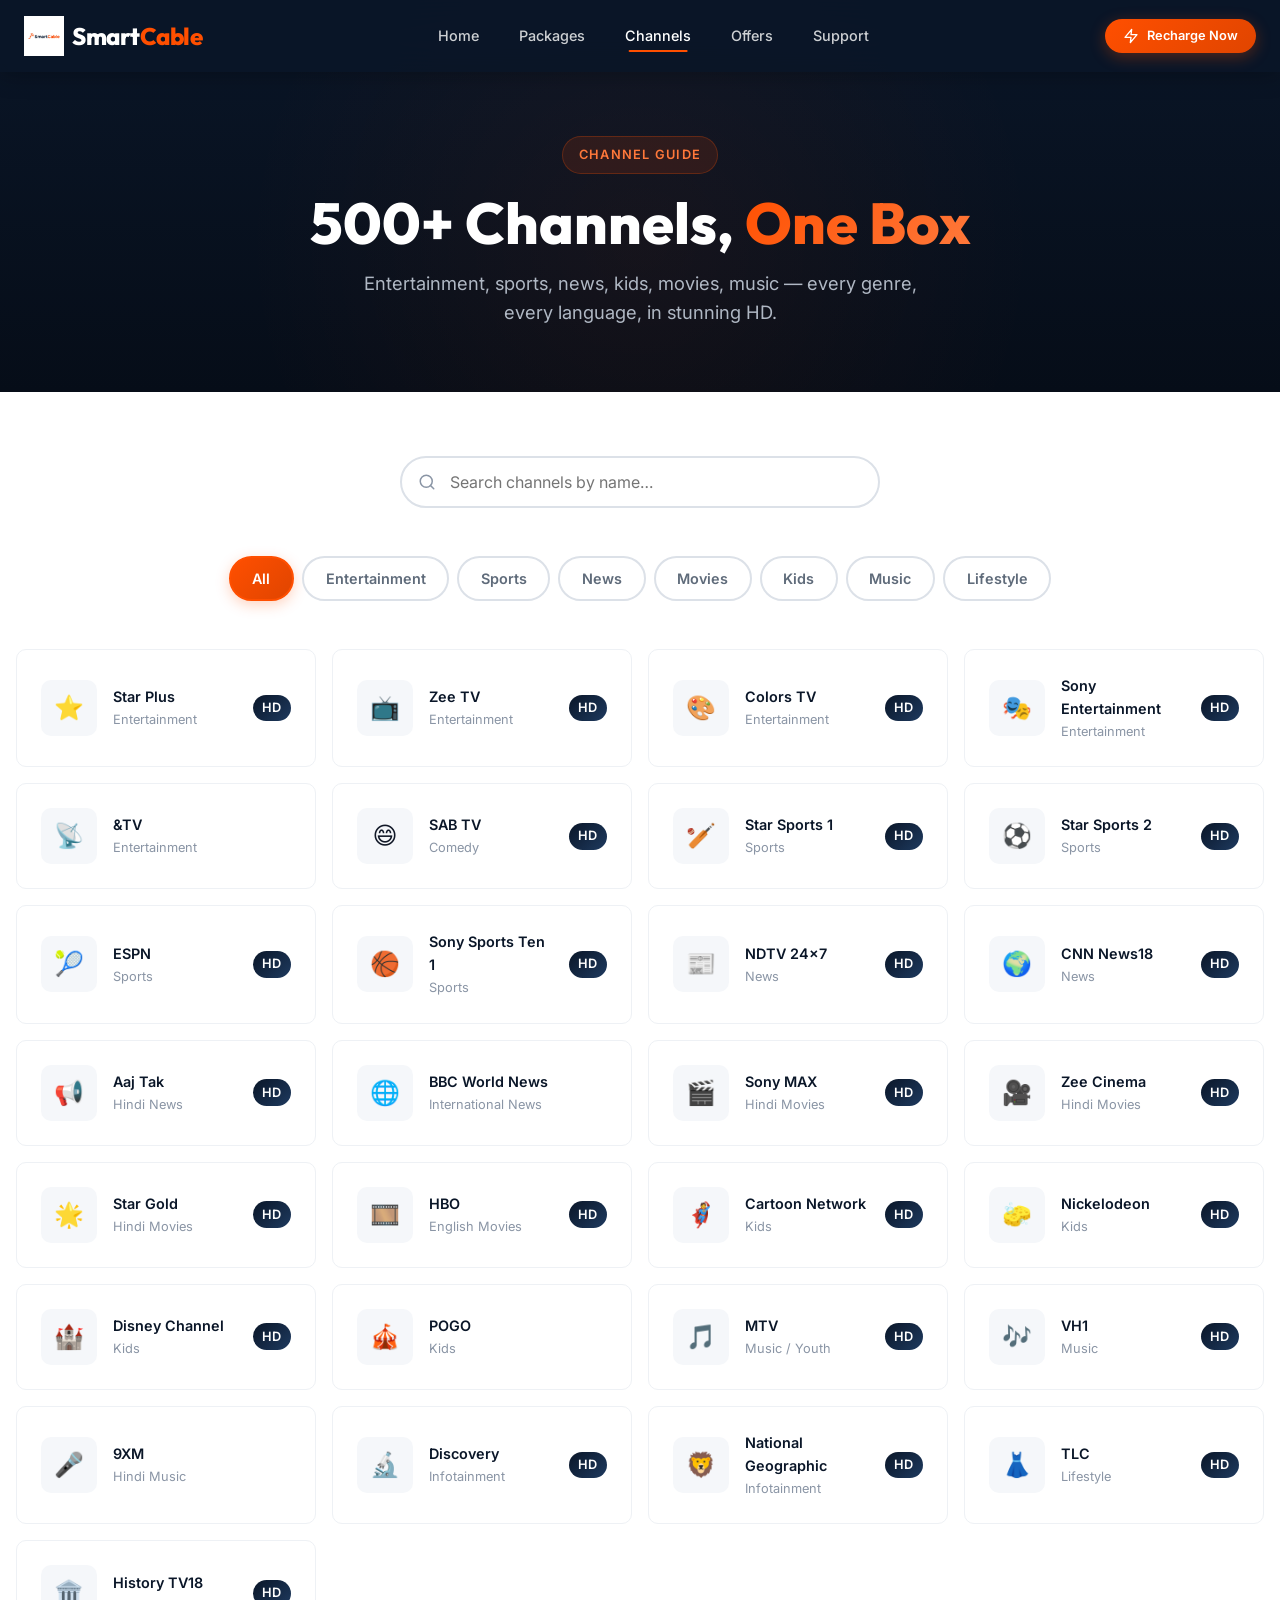
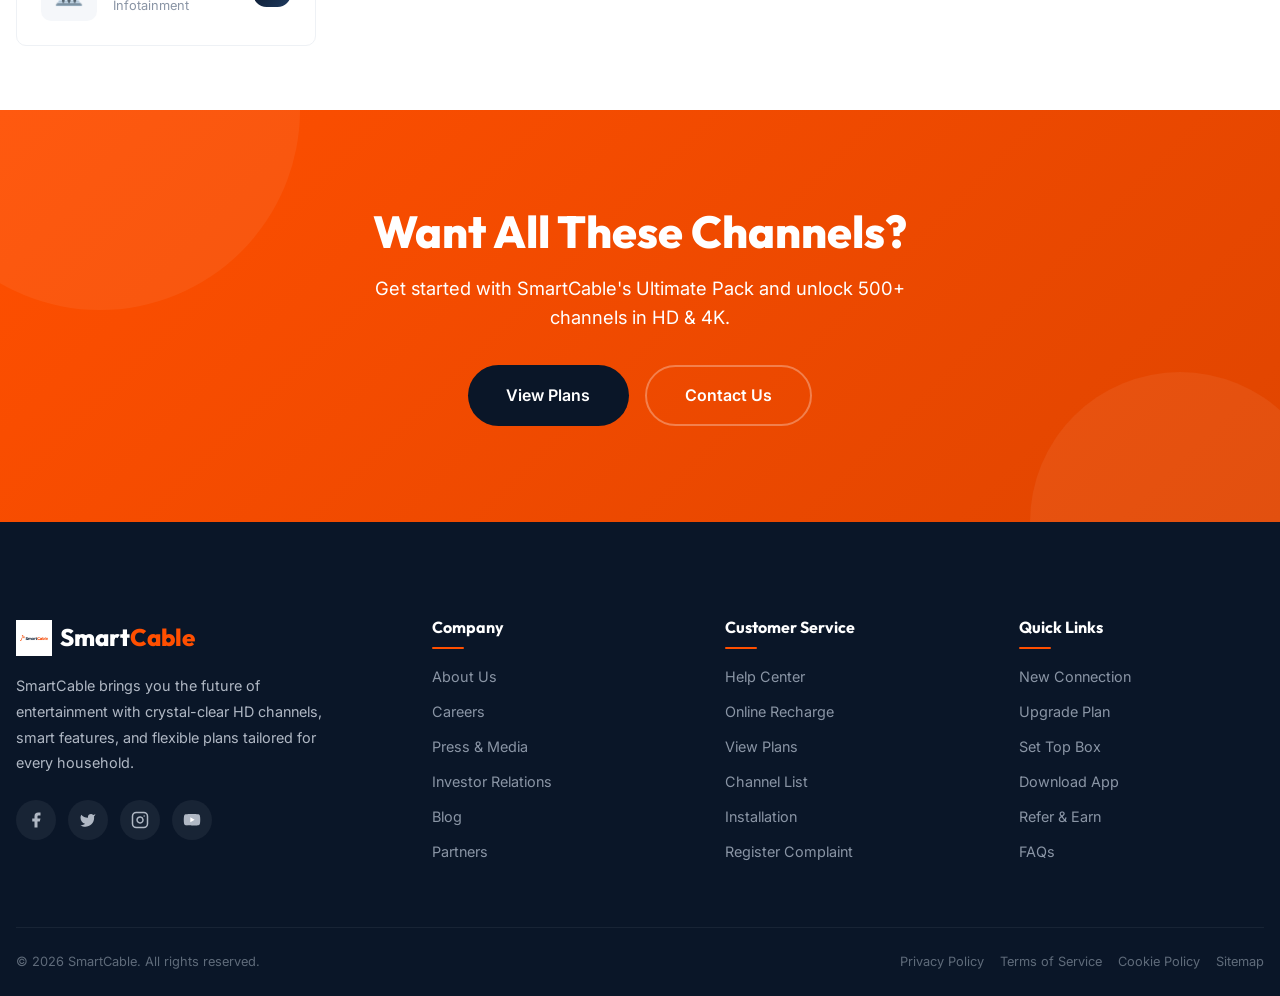
==== channels.html @ 542adfc0 "Add interior pages: packages, channels, offers, support with Web3Forms contact form" ====
<!DOCTYPE html>
<html lang="en">
<head>
  <meta charset="UTF-8">
  <meta name="viewport" content="width=device-width, initial-scale=1.0">
  <title>Channels – SmartCable</title>
  <meta name="description" content="Browse 500+ channels available on SmartCable. Filter by genre, search by name, and discover HD & 4K content across entertainment, sports, news, and more.">
  <meta property="og:title" content="Channels – SmartCable">
  <meta property="og:description" content="Browse 500+ channels across every genre. HD and 4K content available.">
  <meta name="robots" content="index, follow">
  <link rel="preconnect" href="https://fonts.googleapis.com">
  <link rel="preconnect" href="https://fonts.gstatic.com" crossorigin>
  <link href="https://fonts.googleapis.com/css2?family=Inter:wght@400;500;600;700;800&family=Outfit:wght@400;500;600;700;800&display=swap" rel="stylesheet">
  <link rel="stylesheet" href="css/global.css">
</head>
<body>

  <div id="navbar-placeholder"></div>

  <main>

    <!-- ════════ PAGE HERO ════════ -->
    <section class="page-hero">
      <div class="container">
        <span class="page-hero__tag">Channel Guide</span>
        <h1 class="page-hero__title">500+ Channels, <span>One Box</span></h1>
        <p class="page-hero__subtitle">Entertainment, sports, news, kids, movies, music — every genre, every language, in stunning HD.</p>
      </div>
    </section>

    <!-- ════════ SEARCH + FILTERS + GRID ════════ -->
    <section class="section" id="channels-section">
      <div class="container">

        <!-- Search Bar -->
        <div class="search-bar animate-on-scroll">
          <span class="search-bar__icon">
            <svg width="18" height="18" viewBox="0 0 24 24" fill="none" stroke="currentColor" stroke-width="2" stroke-linecap="round" stroke-linejoin="round"><circle cx="11" cy="11" r="8"></circle><line x1="21" y1="21" x2="16.65" y2="16.65"></line></svg>
          </span>
          <input type="text" class="search-bar__input" id="channel-search" placeholder="Search channels by name…" aria-label="Search channels">
        </div>

        <!-- Category Filters -->
        <div class="filter-bar animate-on-scroll" data-filter-group="channel-grid">
          <button class="filter-tab filter-tab--active" data-filter="all" id="ch-filter-all">All</button>
          <button class="filter-tab" data-filter="entertainment" id="ch-filter-ent">Entertainment</button>
          <button class="filter-tab" data-filter="sports" id="ch-filter-sports">Sports</button>
          <button class="filter-tab" data-filter="news" id="ch-filter-news">News</button>
          <button class="filter-tab" data-filter="movies" id="ch-filter-movies">Movies</button>
          <button class="filter-tab" data-filter="kids" id="ch-filter-kids">Kids</button>
          <button class="filter-tab" data-filter="music" id="ch-filter-music">Music</button>
          <button class="filter-tab" data-filter="lifestyle" id="ch-filter-lifestyle">Lifestyle</button>
        </div>

        <!-- Channel Grid -->
        <div class="channel-grid" id="channel-grid">

          <!-- Entertainment -->
          <div class="channel-card animate-on-scroll" data-category="entertainment" data-channel-name="Star Plus">
            <div class="channel-card__icon">⭐</div>
            <div class="channel-card__info">
              <div class="channel-card__name">Star Plus</div>
              <div class="channel-card__genre">Entertainment</div>
            </div>
            <div class="channel-card__badges"><span class="badge badge--hd">HD</span></div>
          </div>

          <div class="channel-card animate-on-scroll" data-category="entertainment" data-channel-name="Zee TV">
            <div class="channel-card__icon">📺</div>
            <div class="channel-card__info">
              <div class="channel-card__name">Zee TV</div>
              <div class="channel-card__genre">Entertainment</div>
            </div>
            <div class="channel-card__badges"><span class="badge badge--hd">HD</span></div>
          </div>

          <div class="channel-card animate-on-scroll" data-category="entertainment" data-channel-name="Colors TV">
            <div class="channel-card__icon">🎨</div>
            <div class="channel-card__info">
              <div class="channel-card__name">Colors TV</div>
              <div class="channel-card__genre">Entertainment</div>
            </div>
            <div class="channel-card__badges"><span class="badge badge--hd">HD</span></div>
          </div>

          <div class="channel-card animate-on-scroll" data-category="entertainment" data-channel-name="Sony Entertainment">
            <div class="channel-card__icon">🎭</div>
            <div class="channel-card__info">
              <div class="channel-card__name">Sony Entertainment</div>
              <div class="channel-card__genre">Entertainment</div>
            </div>
            <div class="channel-card__badges"><span class="badge badge--hd">HD</span></div>
          </div>

          <div class="channel-card animate-on-scroll" data-category="entertainment" data-channel-name="&TV">
            <div class="channel-card__icon">📡</div>
            <div class="channel-card__info">
              <div class="channel-card__name">&amp;TV</div>
              <div class="channel-card__genre">Entertainment</div>
            </div>
            <div class="channel-card__badges"></div>
          </div>

          <div class="channel-card animate-on-scroll" data-category="entertainment" data-channel-name="SAB TV">
            <div class="channel-card__icon">😄</div>
            <div class="channel-card__info">
              <div class="channel-card__name">SAB TV</div>
              <div class="channel-card__genre">Comedy</div>
            </div>
            <div class="channel-card__badges"><span class="badge badge--hd">HD</span></div>
          </div>

          <!-- Sports -->
          <div class="channel-card animate-on-scroll" data-category="sports" data-channel-name="Star Sports 1">
            <div class="channel-card__icon">🏏</div>
            <div class="channel-card__info">
              <div class="channel-card__name">Star Sports 1</div>
              <div class="channel-card__genre">Sports</div>
            </div>
            <div class="channel-card__badges"><span class="badge badge--hd">HD</span></div>
          </div>

          <div class="channel-card animate-on-scroll" data-category="sports" data-channel-name="Star Sports 2">
            <div class="channel-card__icon">⚽</div>
            <div class="channel-card__info">
              <div class="channel-card__name">Star Sports 2</div>
              <div class="channel-card__genre">Sports</div>
            </div>
            <div class="channel-card__badges"><span class="badge badge--hd">HD</span></div>
          </div>

          <div class="channel-card animate-on-scroll" data-category="sports" data-channel-name="ESPN">
            <div class="channel-card__icon">🎾</div>
            <div class="channel-card__info">
              <div class="channel-card__name">ESPN</div>
              <div class="channel-card__genre">Sports</div>
            </div>
            <div class="channel-card__badges"><span class="badge badge--hd">HD</span></div>
          </div>

          <div class="channel-card animate-on-scroll" data-category="sports" data-channel-name="Sony Sports Ten 1">
            <div class="channel-card__icon">🏀</div>
            <div class="channel-card__info">
              <div class="channel-card__name">Sony Sports Ten 1</div>
              <div class="channel-card__genre">Sports</div>
            </div>
            <div class="channel-card__badges"><span class="badge badge--hd">HD</span></div>
          </div>

          <!-- News -->
          <div class="channel-card animate-on-scroll" data-category="news" data-channel-name="NDTV 24x7">
            <div class="channel-card__icon">📰</div>
            <div class="channel-card__info">
              <div class="channel-card__name">NDTV 24x7</div>
              <div class="channel-card__genre">News</div>
            </div>
            <div class="channel-card__badges"><span class="badge badge--hd">HD</span></div>
          </div>

          <div class="channel-card animate-on-scroll" data-category="news" data-channel-name="CNN News18">
            <div class="channel-card__icon">🌍</div>
            <div class="channel-card__info">
              <div class="channel-card__name">CNN News18</div>
              <div class="channel-card__genre">News</div>
            </div>
            <div class="channel-card__badges"><span class="badge badge--hd">HD</span></div>
          </div>

          <div class="channel-card animate-on-scroll" data-category="news" data-channel-name="Aaj Tak">
            <div class="channel-card__icon">📢</div>
            <div class="channel-card__info">
              <div class="channel-card__name">Aaj Tak</div>
              <div class="channel-card__genre">Hindi News</div>
            </div>
            <div class="channel-card__badges"><span class="badge badge--hd">HD</span></div>
          </div>

          <div class="channel-card animate-on-scroll" data-category="news" data-channel-name="BBC World News">
            <div class="channel-card__icon">🌐</div>
            <div class="channel-card__info">
              <div class="channel-card__name">BBC World News</div>
              <div class="channel-card__genre">International News</div>
            </div>
            <div class="channel-card__badges"></div>
          </div>

          <!-- Movies -->
          <div class="channel-card animate-on-scroll" data-category="movies" data-channel-name="Sony MAX">
            <div class="channel-card__icon">🎬</div>
            <div class="channel-card__info">
              <div class="channel-card__name">Sony MAX</div>
              <div class="channel-card__genre">Hindi Movies</div>
            </div>
            <div class="channel-card__badges"><span class="badge badge--hd">HD</span></div>
          </div>

          <div class="channel-card animate-on-scroll" data-category="movies" data-channel-name="Zee Cinema">
            <div class="channel-card__icon">🎥</div>
            <div class="channel-card__info">
              <div class="channel-card__name">Zee Cinema</div>
              <div class="channel-card__genre">Hindi Movies</div>
            </div>
            <div class="channel-card__badges"><span class="badge badge--hd">HD</span></div>
          </div>

          <div class="channel-card animate-on-scroll" data-category="movies" data-channel-name="Star Gold">
            <div class="channel-card__icon">🌟</div>
            <div class="channel-card__info">
              <div class="channel-card__name">Star Gold</div>
              <div class="channel-card__genre">Hindi Movies</div>
            </div>
            <div class="channel-card__badges"><span class="badge badge--hd">HD</span></div>
          </div>

          <div class="channel-card animate-on-scroll" data-category="movies" data-channel-name="HBO">
            <div class="channel-card__icon">🎞️</div>
            <div class="channel-card__info">
              <div class="channel-card__name">HBO</div>
              <div class="channel-card__genre">English Movies</div>
            </div>
            <div class="channel-card__badges"><span class="badge badge--hd">HD</span></div>
          </div>

          <!-- Kids -->
          <div class="channel-card animate-on-scroll" data-category="kids" data-channel-name="Cartoon Network">
            <div class="channel-card__icon">🦸</div>
            <div class="channel-card__info">
              <div class="channel-card__name">Cartoon Network</div>
              <div class="channel-card__genre">Kids</div>
            </div>
            <div class="channel-card__badges"><span class="badge badge--hd">HD</span></div>
          </div>

          <div class="channel-card animate-on-scroll" data-category="kids" data-channel-name="Nickelodeon">
            <div class="channel-card__icon">🧽</div>
            <div class="channel-card__info">
              <div class="channel-card__name">Nickelodeon</div>
              <div class="channel-card__genre">Kids</div>
            </div>
            <div class="channel-card__badges"><span class="badge badge--hd">HD</span></div>
          </div>

          <div class="channel-card animate-on-scroll" data-category="kids" data-channel-name="Disney Channel">
            <div class="channel-card__icon">🏰</div>
            <div class="channel-card__info">
              <div class="channel-card__name">Disney Channel</div>
              <div class="channel-card__genre">Kids</div>
            </div>
            <div class="channel-card__badges"><span class="badge badge--hd">HD</span></div>
          </div>

          <div class="channel-card animate-on-scroll" data-category="kids" data-channel-name="POGO">
            <div class="channel-card__icon">🎪</div>
            <div class="channel-card__info">
              <div class="channel-card__name">POGO</div>
              <div class="channel-card__genre">Kids</div>
            </div>
            <div class="channel-card__badges"></div>
          </div>

          <!-- Music -->
          <div class="channel-card animate-on-scroll" data-category="music" data-channel-name="MTV">
            <div class="channel-card__icon">🎵</div>
            <div class="channel-card__info">
              <div class="channel-card__name">MTV</div>
              <div class="channel-card__genre">Music / Youth</div>
            </div>
            <div class="channel-card__badges"><span class="badge badge--hd">HD</span></div>
          </div>

          <div class="channel-card animate-on-scroll" data-category="music" data-channel-name="VH1">
            <div class="channel-card__icon">🎶</div>
            <div class="channel-card__info">
              <div class="channel-card__name">VH1</div>
              <div class="channel-card__genre">Music</div>
            </div>
            <div class="channel-card__badges"><span class="badge badge--hd">HD</span></div>
          </div>

          <div class="channel-card animate-on-scroll" data-category="music" data-channel-name="9XM">
            <div class="channel-card__icon">🎤</div>
            <div class="channel-card__info">
              <div class="channel-card__name">9XM</div>
              <div class="channel-card__genre">Hindi Music</div>
            </div>
            <div class="channel-card__badges"></div>
          </div>

          <!-- Lifestyle -->
          <div class="channel-card animate-on-scroll" data-category="lifestyle" data-channel-name="Discovery">
            <div class="channel-card__icon">🔬</div>
            <div class="channel-card__info">
              <div class="channel-card__name">Discovery</div>
              <div class="channel-card__genre">Infotainment</div>
            </div>
            <div class="channel-card__badges"><span class="badge badge--hd">HD</span></div>
          </div>

          <div class="channel-card animate-on-scroll" data-category="lifestyle" data-channel-name="National Geographic">
            <div class="channel-card__icon">🦁</div>
            <div class="channel-card__info">
              <div class="channel-card__name">National Geographic</div>
              <div class="channel-card__genre">Infotainment</div>
            </div>
            <div class="channel-card__badges"><span class="badge badge--hd">HD</span></div>
          </div>

          <div class="channel-card animate-on-scroll" data-category="lifestyle" data-channel-name="TLC">
            <div class="channel-card__icon">👗</div>
            <div class="channel-card__info">
              <div class="channel-card__name">TLC</div>
              <div class="channel-card__genre">Lifestyle</div>
            </div>
            <div class="channel-card__badges"><span class="badge badge--hd">HD</span></div>
          </div>

          <div class="channel-card animate-on-scroll" data-category="lifestyle" data-channel-name="History TV18">
            <div class="channel-card__icon">🏛️</div>
            <div class="channel-card__info">
              <div class="channel-card__name">History TV18</div>
              <div class="channel-card__genre">Infotainment</div>
            </div>
            <div class="channel-card__badges"><span class="badge badge--hd">HD</span></div>
          </div>

        </div>
      </div>
    </section>

    <!-- ════════ CTA ════════ -->
    <section class="cta-banner">
      <div class="container">
        <h2 class="cta-banner__title animate-on-scroll">Want All These Channels?</h2>
        <p class="cta-banner__desc animate-on-scroll">Get started with SmartCable's Ultimate Pack and unlock 500+ channels in HD &amp; 4K.</p>
        <div class="cta-banner__actions animate-on-scroll">
          <a href="packages.html" class="btn btn--dark btn--lg" id="ch-cta-plans">View Plans</a>
          <a href="support.html" class="btn btn--secondary btn--lg" id="ch-cta-support">Contact Us</a>
        </div>
      </div>
    </section>

  </main>

  <div id="footer-placeholder"></div>
  <script src="js/components.js"></script>
</body>
</html>
---- css/global.css ----
/* ============================================================
   SmartCable – Global Design System
   Mobile-first responsive CSS
   ============================================================ */

/* ── CSS Custom Properties ── */
:root {
  /* Primary Palette */
  --color-primary: #ff4f00;
  --color-primary-dark: #e04500;
  --color-primary-light: #ff7a3d;
  --color-secondary: #0a1628;
  --color-secondary-light: #132240;
  --color-accent: #00c8ff;

  /* Neutrals */
  --color-white: #ffffff;
  --color-off-white: #f5f7fa;
  --color-gray-100: #eef1f5;
  --color-gray-200: #dce1e8;
  --color-gray-300: #b0b8c4;
  --color-gray-400: #8a95a5;
  --color-gray-500: #5f6b7a;
  --color-gray-600: #3d4a5c;
  --color-dark: #111827;
  --color-black: #000000;

  /* Semantic */
  --color-success: #10b981;
  --color-warning: #f59e0b;
  --color-error: #ef4444;

  /* Gradients */
  --gradient-hero: linear-gradient(135deg, var(--color-secondary) 0%, rgba(10, 22, 40, 0.7) 60%, transparent 100%);
  --gradient-cta: linear-gradient(135deg, var(--color-primary) 0%, var(--color-primary-dark) 100%);
  --gradient-dark: linear-gradient(180deg, var(--color-secondary) 0%, #060d18 100%);
  --gradient-card: linear-gradient(145deg, rgba(255,255,255,0.06) 0%, rgba(255,255,255,0.02) 100%);
  --gradient-shimmer: linear-gradient(90deg, transparent 0%, rgba(255,255,255,0.04) 50%, transparent 100%);

  /* Typography */
  --font-primary: 'Inter', 'Segoe UI', system-ui, -apple-system, sans-serif;
  --font-display: 'Outfit', 'Inter', sans-serif;

  --fs-xs: clamp(0.7rem, 0.65rem + 0.25vw, 0.8rem);
  --fs-sm: clamp(0.8rem, 0.75rem + 0.3vw, 0.9rem);
  --fs-base: clamp(0.9rem, 0.85rem + 0.3vw, 1rem);
  --fs-md: clamp(1rem, 0.9rem + 0.5vw, 1.15rem);
  --fs-lg: clamp(1.15rem, 1rem + 0.75vw, 1.4rem);
  --fs-xl: clamp(1.4rem, 1.1rem + 1.5vw, 2rem);
  --fs-2xl: clamp(1.8rem, 1.3rem + 2.5vw, 2.8rem);
  --fs-3xl: clamp(2.2rem, 1.5rem + 3.5vw, 3.6rem);
  --fs-hero: clamp(2.6rem, 1.8rem + 4vw, 4.5rem);

  --fw-regular: 400;
  --fw-medium: 500;
  --fw-semibold: 600;
  --fw-bold: 700;
  --fw-extrabold: 800;

  --lh-tight: 1.15;
  --lh-snug: 1.3;
  --lh-normal: 1.6;
  --lh-relaxed: 1.8;

  /* Spacing */
  --space-2xs: 0.25rem;
  --space-xs: 0.5rem;
  --space-sm: 0.75rem;
  --space-md: 1rem;
  --space-lg: 1.5rem;
  --space-xl: 2rem;
  --space-2xl: 3rem;
  --space-3xl: 4rem;
  --space-4xl: 6rem;
  --space-5xl: 8rem;

  /* Layout */
  --container-max: 1280px;
  --container-wide: 1440px;
  --navbar-height: 72px;
  --border-radius-sm: 6px;
  --border-radius-md: 10px;
  --border-radius-lg: 16px;
  --border-radius-xl: 24px;
  --border-radius-full: 9999px;

  /* Shadows */
  --shadow-sm: 0 1px 3px rgba(0,0,0,0.08), 0 1px 2px rgba(0,0,0,0.06);
  --shadow-md: 0 4px 12px rgba(0,0,0,0.1), 0 2px 4px rgba(0,0,0,0.06);
  --shadow-lg: 0 12px 40px rgba(0,0,0,0.15), 0 4px 12px rgba(0,0,0,0.1);
  --shadow-xl: 0 24px 60px rgba(0,0,0,0.2), 0 8px 20px rgba(0,0,0,0.12);
  --shadow-glow: 0 0 30px rgba(255, 79, 0, 0.3);
  --shadow-card: 0 2px 16px rgba(0,0,0,0.08);

  /* Transitions */
  --transition-fast: 150ms cubic-bezier(0.4, 0, 0.2, 1);
  --transition-base: 250ms cubic-bezier(0.4, 0, 0.2, 1);
  --transition-slow: 400ms cubic-bezier(0.4, 0, 0.2, 1);
  --transition-spring: 500ms cubic-bezier(0.34, 1.56, 0.64, 1);

  /* Z-index */
  --z-base: 1;
  --z-dropdown: 100;
  --z-sticky: 200;
  --z-overlay: 300;
  --z-modal: 400;
  --z-toast: 500;
}

/* ── Reset & Base ── */
*,
*::before,
*::after {
  box-sizing: border-box;
  margin: 0;
  padding: 0;
}

html {
  scroll-behavior: smooth;
  -webkit-text-size-adjust: 100%;
  text-size-adjust: 100%;
}

body {
  font-family: var(--font-primary);
  font-size: var(--fs-base);
  line-height: var(--lh-normal);
  color: var(--color-dark);
  background-color: var(--color-white);
  -webkit-font-smoothing: antialiased;
  -moz-osx-font-smoothing: grayscale;
  overflow-x: hidden;
}

img, video, svg {
  display: block;
  max-width: 100%;
  height: auto;
}

a {
  color: inherit;
  text-decoration: none;
}

ul, ol {
  list-style: none;
}

button {
  font: inherit;
  cursor: pointer;
  border: none;
  background: none;
}

h1, h2, h3, h4, h5, h6 {
  font-family: var(--font-display);
  line-height: var(--lh-tight);
  font-weight: var(--fw-bold);
}

/* ── Utility: Container ── */
.container {
  width: 100%;
  max-width: var(--container-max);
  margin-inline: auto;
  padding-inline: var(--space-md);
}

.container--wide {
  max-width: var(--container-wide);
}

/* ── Utility: Section ── */
.section {
  padding-block: var(--space-3xl);
}

.section--dark {
  background: var(--gradient-dark);
  color: var(--color-white);
}

.section--light {
  background-color: var(--color-off-white);
}

.section__header {
  text-align: center;
  margin-bottom: var(--space-2xl);
}

.section__tag {
  display: inline-block;
  font-size: var(--fs-xs);
  font-weight: var(--fw-semibold);
  color: var(--color-primary);
  text-transform: uppercase;
  letter-spacing: 0.15em;
  margin-bottom: var(--space-sm);
  padding: var(--space-2xs) var(--space-md);
  background: rgba(255, 79, 0, 0.08);
  border-radius: var(--border-radius-full);
}

.section__title {
  font-size: var(--fs-2xl);
  font-weight: var(--fw-extrabold);
  margin-bottom: var(--space-sm);
}

.section__subtitle {
  font-size: var(--fs-md);
  color: var(--color-gray-500);
  max-width: 600px;
  margin-inline: auto;
}

.section--dark .section__subtitle {
  color: var(--color-gray-300);
}

/* ── Utility: Buttons ── */
.btn {
  display: inline-flex;
  align-items: center;
  justify-content: center;
  gap: var(--space-xs);
  padding: 0.75em 1.8em;
  font-size: var(--fs-sm);
  font-weight: var(--fw-semibold);
  border-radius: var(--border-radius-full);
  transition: all var(--transition-base);
  white-space: nowrap;
  position: relative;
  overflow: hidden;
}

.btn::after {
  content: '';
  position: absolute;
  inset: 0;
  background: linear-gradient(135deg, rgba(255,255,255,0.15) 0%, transparent 60%);
  opacity: 0;
  transition: opacity var(--transition-fast);
}

.btn:hover::after {
  opacity: 1;
}

.btn--primary {
  background: var(--gradient-cta);
  color: var(--color-white);
  box-shadow: 0 4px 16px rgba(255, 79, 0, 0.3);
}

.btn--primary:hover {
  transform: translateY(-2px);
  box-shadow: 0 8px 24px rgba(255, 79, 0, 0.4);
}

.btn--secondary {
  background: transparent;
  color: var(--color-white);
  border: 2px solid rgba(255, 255, 255, 0.3);
}

.btn--secondary:hover {
  border-color: var(--color-white);
  background: rgba(255, 255, 255, 0.1);
  transform: translateY(-2px);
}

.btn--outline {
  background: transparent;
  color: var(--color-primary);
  border: 2px solid var(--color-primary);
}

.btn--outline:hover {
  background: var(--color-primary);
  color: var(--color-white);
  transform: translateY(-2px);
}

.btn--dark {
  background: var(--color-secondary);
  color: var(--color-white);
}

.btn--dark:hover {
  background: var(--color-secondary-light);
  transform: translateY(-2px);
}

.btn--sm {
  padding: 0.5em 1.4em;
  font-size: var(--fs-xs);
}

.btn--lg {
  padding: 1em 2.4em;
  font-size: var(--fs-base);
}

.btn--icon {
  width: 44px;
  height: 44px;
  padding: 0;
  border-radius: var(--border-radius-full);
}

/* ── Utility: Cards ── */
.card {
  background: var(--color-white);
  border-radius: var(--border-radius-lg);
  box-shadow: var(--shadow-card);
  overflow: hidden;
  transition: transform var(--transition-base), box-shadow var(--transition-base);
}

.card:hover {
  transform: translateY(-4px);
  box-shadow: var(--shadow-lg);
}

.card--glass {
  background: rgba(255, 255, 255, 0.05);
  backdrop-filter: blur(16px);
  -webkit-backdrop-filter: blur(16px);
  border: 1px solid rgba(255, 255, 255, 0.1);
}

.card--glass:hover {
  background: rgba(255, 255, 255, 0.08);
  border-color: rgba(255, 255, 255, 0.18);
}

/* ── Utility: Badge ── */
.badge {
  display: inline-flex;
  align-items: center;
  gap: 4px;
  padding: 0.25em 0.75em;
  font-size: var(--fs-xs);
  font-weight: var(--fw-semibold);
  border-radius: var(--border-radius-full);
}

.badge--popular {
  background: linear-gradient(135deg, #ff4f00, #ff7a3d);
  color: var(--color-white);
}

.badge--new {
  background: linear-gradient(135deg, #10b981, #34d399);
  color: var(--color-white);
}

.badge--hd {
  background: linear-gradient(135deg, var(--color-secondary), #1e3a5f);
  color: var(--color-white);
}

/* ── Animations ── */
@keyframes fadeInUp {
  from {
    opacity: 0;
    transform: translateY(30px);
  }
  to {
    opacity: 1;
    transform: translateY(0);
  }
}

@keyframes fadeIn {
  from { opacity: 0; }
  to { opacity: 1; }
}

@keyframes slideInLeft {
  from {
    opacity: 0;
    transform: translateX(-40px);
  }
  to {
    opacity: 1;
    transform: translateX(0);
  }
}

@keyframes slideInRight {
  from {
    opacity: 0;
    transform: translateX(40px);
  }
  to {
    opacity: 1;
    transform: translateX(0);
  }
}

@keyframes pulse {
  0%, 100% { opacity: 1; }
  50% { opacity: 0.6; }
}

@keyframes float {
  0%, 100% { transform: translateY(0); }
  50% { transform: translateY(-12px); }
}

@keyframes shimmer {
  0% { background-position: -200% center; }
  100% { background-position: 200% center; }
}

@keyframes scaleIn {
  from {
    opacity: 0;
    transform: scale(0.92);
  }
  to {
    opacity: 1;
    transform: scale(1);
  }
}

.animate-on-scroll {
  opacity: 0;
  transform: translateY(30px);
  transition: opacity 0.6s ease, transform 0.6s ease;
}

.animate-on-scroll.visible {
  opacity: 1;
  transform: translateY(0);
}

/* ── NAVBAR STYLES ── */
.navbar {
  position: fixed;
  top: 0;
  left: 0;
  right: 0;
  height: var(--navbar-height);
  z-index: var(--z-sticky);
  transition: background var(--transition-base), box-shadow var(--transition-base), backdrop-filter var(--transition-base);
}

.navbar--transparent {
  background: transparent;
}

.navbar--scrolled {
  background: rgba(10, 22, 40, 0.92);
  backdrop-filter: blur(20px);
  -webkit-backdrop-filter: blur(20px);
  box-shadow: 0 2px 24px rgba(0, 0, 0, 0.3);
}

.navbar__inner {
  display: flex;
  align-items: center;
  justify-content: space-between;
  height: 100%;
  max-width: var(--container-wide);
  margin-inline: auto;
  padding-inline: var(--space-lg);
}

.navbar__logo {
  display: flex;
  align-items: center;
  gap: var(--space-xs);
  z-index: var(--z-modal);
}

.navbar__logo img {
  height: 40px;
  width: auto;
}

.navbar__logo-text {
  font-family: var(--font-display);
  font-size: 1.5rem;
  font-weight: var(--fw-extrabold);
  color: var(--color-white);
  letter-spacing: -0.02em;
}

.navbar__logo-text span {
  color: var(--color-primary);
}

.navbar__nav {
  display: none;
  gap: var(--space-xs);
}

.navbar__link {
  color: rgba(255, 255, 255, 0.8);
  font-size: var(--fs-sm);
  font-weight: var(--fw-medium);
  padding: var(--space-xs) var(--space-md);
  border-radius: var(--border-radius-full);
  transition: all var(--transition-fast);
  position: relative;
}

.navbar__link::after {
  content: '';
  position: absolute;
  bottom: 0;
  left: 50%;
  width: 0;
  height: 2px;
  background: var(--color-primary);
  transition: all var(--transition-base);
  transform: translateX(-50%);
  border-radius: 2px;
}

.navbar__link:hover,
.navbar__link--active {
  color: var(--color-white);
}

.navbar__link:hover::after,
.navbar__link--active::after {
  width: 60%;
}

.navbar__actions {
  display: flex;
  align-items: center;
  gap: var(--space-sm);
  z-index: var(--z-modal);
}

.navbar__cta {
  display: none;
}

.navbar__toggle {
  display: flex;
  flex-direction: column;
  justify-content: center;
  align-items: center;
  width: 40px;
  height: 40px;
  cursor: pointer;
  z-index: var(--z-modal);
}

.navbar__toggle-bar {
  display: block;
  width: 22px;
  height: 2px;
  background: var(--color-white);
  border-radius: 2px;
  transition: all var(--transition-base);
}

.navbar__toggle-bar + .navbar__toggle-bar {
  margin-top: 5px;
}

.navbar__toggle.active .navbar__toggle-bar:nth-child(1) {
  transform: rotate(45deg) translate(5px, 5px);
}

.navbar__toggle.active .navbar__toggle-bar:nth-child(2) {
  opacity: 0;
}

.navbar__toggle.active .navbar__toggle-bar:nth-child(3) {
  transform: rotate(-45deg) translate(5px, -5px);
}

/* Mobile Nav Overlay */
.navbar__mobile {
  display: none;
  position: fixed;
  inset: 0;
  background: rgba(10, 22, 40, 0.97);
  backdrop-filter: blur(24px);
  -webkit-backdrop-filter: blur(24px);
  z-index: var(--z-overlay);
  padding: calc(var(--navbar-height) + var(--space-xl)) var(--space-xl) var(--space-xl);
  flex-direction: column;
  gap: var(--space-sm);
  overflow-y: auto;
}

.navbar__mobile.open {
  display: flex;
  animation: fadeIn 0.3s ease;
}

.navbar__mobile-link {
  display: block;
  color: var(--color-white);
  font-size: var(--fs-xl);
  font-weight: var(--fw-semibold);
  padding: var(--space-md) 0;
  border-bottom: 1px solid rgba(255, 255, 255, 0.06);
  transition: color var(--transition-fast), padding-left var(--transition-fast);
}

.navbar__mobile-link:hover {
  color: var(--color-primary);
  padding-left: var(--space-sm);
}

.navbar__mobile-cta {
  margin-top: var(--space-xl);
}

/* Desktop */
@media (min-width: 768px) {
  .navbar__nav {
    display: flex;
  }
  .navbar__cta {
    display: inline-flex;
  }
  .navbar__toggle {
    display: none;
  }
}

/* ── HERO STYLES ── */
.hero {
  position: relative;
  min-height: 100vh;
  min-height: 100svh;
  display: flex;
  align-items: center;
  overflow: hidden;
  background: var(--color-secondary);
}

.hero__bg {
  position: absolute;
  inset: 0;
}

.hero__bg img {
  width: 100%;
  height: 100%;
  object-fit: cover;
}

.hero__bg::after {
  content: '';
  position: absolute;
  inset: 0;
  background: linear-gradient(
    135deg,
    rgba(10, 22, 40, 0.92) 0%,
    rgba(10, 22, 40, 0.7) 40%,
    rgba(10, 22, 40, 0.3) 70%,
    rgba(10, 22, 40, 0.15) 100%
  );
}

.hero__bg-mobile {
  display: block;
}

.hero__bg-desktop {
  display: none;
}

.hero__content {
  position: relative;
  z-index: var(--z-base);
  padding-top: calc(var(--navbar-height) + var(--space-2xl));
  padding-bottom: var(--space-3xl);
}

.hero__tag {
  display: inline-flex;
  align-items: center;
  gap: var(--space-xs);
  padding: var(--space-xs) var(--space-md);
  background: rgba(255, 79, 0, 0.15);
  border: 1px solid rgba(255, 79, 0, 0.3);
  border-radius: var(--border-radius-full);
  color: var(--color-primary-light);
  font-size: var(--fs-xs);
  font-weight: var(--fw-semibold);
  text-transform: uppercase;
  letter-spacing: 0.1em;
  margin-bottom: var(--space-lg);
  animation: fadeInUp 0.6s ease both;
}

.hero__title {
  font-family: var(--font-display);
  font-size: var(--fs-hero);
  font-weight: var(--fw-extrabold);
  color: var(--color-white);
  line-height: var(--lh-tight);
  margin-bottom: var(--space-lg);
  max-width: 700px;
  animation: fadeInUp 0.6s ease 0.15s both;
}

.hero__title span {
  background: linear-gradient(135deg, var(--color-primary), var(--color-primary-light));
  -webkit-background-clip: text;
  -webkit-text-fill-color: transparent;
  background-clip: text;
}

.hero__description {
  font-size: var(--fs-md);
  color: var(--color-gray-300);
  line-height: var(--lh-relaxed);
  max-width: 520px;
  margin-bottom: var(--space-xl);
  animation: fadeInUp 0.6s ease 0.3s both;
}

.hero__actions {
  display: flex;
  flex-wrap: wrap;
  gap: var(--space-md);
  margin-bottom: var(--space-2xl);
  animation: fadeInUp 0.6s ease 0.45s both;
}

.hero__stats {
  display: flex;
  gap: var(--space-xl);
  animation: fadeInUp 0.6s ease 0.6s both;
}

.hero__stat {
  text-align: center;
}

.hero__stat-value {
  font-family: var(--font-display);
  font-size: var(--fs-xl);
  font-weight: var(--fw-extrabold);
  color: var(--color-white);
}

.hero__stat-label {
  font-size: var(--fs-xs);
  color: var(--color-gray-400);
  margin-top: 2px;
}

.hero__scroll {
  position: absolute;
  bottom: var(--space-xl);
  left: 50%;
  transform: translateX(-50%);
  display: flex;
  flex-direction: column;
  align-items: center;
  gap: var(--space-xs);
  color: rgba(255, 255, 255, 0.4);
  font-size: var(--fs-xs);
  animation: float 2.5s ease-in-out infinite;
  z-index: var(--z-base);
}

.hero__scroll-icon {
  width: 28px;
  height: 44px;
  border: 2px solid rgba(255, 255, 255, 0.2);
  border-radius: 14px;
  position: relative;
}

.hero__scroll-icon::after {
  content: '';
  position: absolute;
  top: 8px;
  left: 50%;
  width: 4px;
  height: 8px;
  background: var(--color-primary);
  border-radius: 2px;
  transform: translateX(-50%);
  animation: float 2s ease-in-out infinite;
}

@media (min-width: 768px) {
  .hero__bg-mobile {
    display: none;
  }
  .hero__bg-desktop {
    display: block;
  }
  .hero__stats {
    gap: var(--space-2xl);
  }
}

/* ── RECHARGE BAR ── */
.recharge-bar {
  position: relative;
  z-index: var(--z-base);
  margin-top: -50px;
  margin-bottom: var(--space-3xl);
}

.recharge-bar__inner {
  background: var(--color-white);
  border-radius: var(--border-radius-xl);
  box-shadow: var(--shadow-xl);
  padding: var(--space-lg);
  display: flex;
  flex-direction: column;
  gap: var(--space-md);
  align-items: stretch;
}

.recharge-bar__label {
  font-size: var(--fs-lg);
  font-weight: var(--fw-bold);
  color: var(--color-secondary);
}

.recharge-bar__label span {
  color: var(--color-primary);
}

.recharge-bar__input-wrap {
  flex: 1;
  position: relative;
}

.recharge-bar__input {
  width: 100%;
  padding: 0.9em 1.2em;
  padding-left: 3em;
  border: 2px solid var(--color-gray-200);
  border-radius: var(--border-radius-md);
  font-size: var(--fs-base);
  font-family: var(--font-primary);
  transition: border-color var(--transition-fast);
  outline: none;
}

.recharge-bar__input:focus {
  border-color: var(--color-primary);
}

.recharge-bar__input-icon {
  position: absolute;
  left: 1em;
  top: 50%;
  transform: translateY(-50%);
  color: var(--color-gray-400);
  font-size: 1.2rem;
}

@media (min-width: 768px) {
  .recharge-bar__inner {
    flex-direction: row;
    align-items: center;
    padding: var(--space-lg) var(--space-xl);
  }
}

/* ── PACKS / PLANS ── */
.packs {
  padding-block: var(--space-4xl);
}

.packs__grid {
  display: grid;
  grid-template-columns: 1fr;
  gap: var(--space-lg);
}

.pack-card {
  background: var(--color-white);
  border-radius: var(--border-radius-lg);
  padding: var(--space-xl);
  box-shadow: var(--shadow-card);
  border: 2px solid transparent;
  transition: all var(--transition-base);
  position: relative;
  overflow: hidden;
}

.pack-card::before {
  content: '';
  position: absolute;
  top: 0;
  left: 0;
  right: 0;
  height: 4px;
  background: var(--gradient-cta);
  transform: scaleX(0);
  transform-origin: left;
  transition: transform var(--transition-base);
}

.pack-card:hover::before {
  transform: scaleX(1);
}

.pack-card:hover {
  transform: translateY(-6px);
  box-shadow: var(--shadow-lg);
  border-color: rgba(255, 79, 0, 0.15);
}

.pack-card--featured {
  border-color: var(--color-primary);
  background: linear-gradient(135deg, #fff9f5 0%, var(--color-white) 100%);
}

.pack-card--featured::before {
  transform: scaleX(1);
}

.pack-card__badge {
  position: absolute;
  top: var(--space-md);
  right: var(--space-md);
}

.pack-card__icon {
  width: 56px;
  height: 56px;
  border-radius: var(--border-radius-md);
  background: rgba(255, 79, 0, 0.08);
  display: flex;
  align-items: center;
  justify-content: center;
  font-size: 1.6rem;
  margin-bottom: var(--space-md);
}

.pack-card__name {
  font-size: var(--fs-lg);
  font-weight: var(--fw-bold);
  color: var(--color-secondary);
  margin-bottom: var(--space-xs);
}

.pack-card__channels {
  font-size: var(--fs-sm);
  color: var(--color-gray-500);
  margin-bottom: var(--space-lg);
}

.pack-card__price {
  font-family: var(--font-display);
  font-size: var(--fs-2xl);
  font-weight: var(--fw-extrabold);
  color: var(--color-secondary);
  margin-bottom: var(--space-2xs);
}

.pack-card__price span {
  font-size: var(--fs-sm);
  font-weight: var(--fw-regular);
  color: var(--color-gray-400);
}

.pack-card__duration {
  font-size: var(--fs-xs);
  color: var(--color-gray-400);
  margin-bottom: var(--space-lg);
}

.pack-card__features {
  margin-bottom: var(--space-lg);
}

.pack-card__feature {
  display: flex;
  align-items: center;
  gap: var(--space-xs);
  font-size: var(--fs-sm);
  color: var(--color-gray-600);
  padding: var(--space-xs) 0;
}

.pack-card__feature-icon {
  color: var(--color-success);
  font-weight: var(--fw-bold);
  flex-shrink: 0;
}

@media (min-width: 640px) {
  .packs__grid {
    grid-template-columns: repeat(2, 1fr);
  }
}

@media (min-width: 1024px) {
  .packs__grid {
    grid-template-columns: repeat(3, 1fr);
  }
}

/* ── CHANNELS STRIP ── */
.channels {
  padding-block: var(--space-4xl);
  background: var(--gradient-dark);
  color: var(--color-white);
  overflow: hidden;
}

.channels__marquee {
  display: flex;
  gap: var(--space-xl);
  animation: marquee 30s linear infinite;
  width: max-content;
}

.channels__marquee:hover {
  animation-play-state: paused;
}

@keyframes marquee {
  from { transform: translateX(0); }
  to { transform: translateX(-50%); }
}

.channel-logo {
  flex-shrink: 0;
  width: 100px;
  height: 60px;
  background: rgba(255, 255, 255, 0.06);
  border-radius: var(--border-radius-md);
  display: flex;
  align-items: center;
  justify-content: center;
  font-size: var(--fs-xs);
  font-weight: var(--fw-bold);
  color: var(--color-gray-300);
  border: 1px solid rgba(255, 255, 255, 0.08);
  transition: all var(--transition-base);
}

.channel-logo:hover {
  background: rgba(255, 255, 255, 0.12);
  border-color: rgba(255, 79, 0, 0.3);
  transform: scale(1.05);
}

/* ── FEATURES SECTION ── */
.features {
  padding-block: var(--space-4xl);
}

.features__grid {
  display: grid;
  grid-template-columns: 1fr;
  gap: var(--space-lg);
}

.feature-card {
  text-align: center;
  padding: var(--space-xl);
  border-radius: var(--border-radius-lg);
  background: var(--color-white);
  border: 1px solid var(--color-gray-100);
  transition: all var(--transition-base);
}

.feature-card:hover {
  transform: translateY(-4px);
  box-shadow: var(--shadow-lg);
  border-color: transparent;
}

.feature-card__icon {
  width: 72px;
  height: 72px;
  border-radius: var(--border-radius-lg);
  background: rgba(255, 79, 0, 0.06);
  display: flex;
  align-items: center;
  justify-content: center;
  font-size: 2rem;
  margin: 0 auto var(--space-md);
  transition: background var(--transition-base);
}

.feature-card:hover .feature-card__icon {
  background: rgba(255, 79, 0, 0.12);
}

.feature-card__title {
  font-size: var(--fs-lg);
  font-weight: var(--fw-bold);
  color: var(--color-secondary);
  margin-bottom: var(--space-xs);
}

.feature-card__desc {
  font-size: var(--fs-sm);
  color: var(--color-gray-500);
  line-height: var(--lh-relaxed);
}

@media (min-width: 640px) {
  .features__grid {
    grid-template-columns: repeat(2, 1fr);
  }
}

@media (min-width: 1024px) {
  .features__grid {
    grid-template-columns: repeat(4, 1fr);
  }
}

/* ── APP DOWNLOAD STRIP ── */
.app-strip {
  padding-block: var(--space-4xl);
  background: var(--gradient-dark);
  color: var(--color-white);
  position: relative;
  overflow: hidden;
}

.app-strip::before {
  content: '';
  position: absolute;
  top: -50%;
  right: -20%;
  width: 600px;
  height: 600px;
  background: radial-gradient(circle, rgba(255, 79, 0, 0.08) 0%, transparent 70%);
  border-radius: 50%;
}

.app-strip__inner {
  display: grid;
  grid-template-columns: 1fr;
  gap: var(--space-2xl);
  align-items: center;
}

.app-strip__content {
  position: relative;
  z-index: var(--z-base);
}

.app-strip__title {
  font-size: var(--fs-2xl);
  font-weight: var(--fw-extrabold);
  margin-bottom: var(--space-md);
}

.app-strip__title span {
  color: var(--color-primary);
}

.app-strip__desc {
  font-size: var(--fs-md);
  color: var(--color-gray-300);
  margin-bottom: var(--space-xl);
  max-width: 460px;
}

.app-strip__buttons {
  display: flex;
  flex-wrap: wrap;
  gap: var(--space-md);
}

.app-strip__store-btn {
  display: inline-flex;
  align-items: center;
  gap: var(--space-sm);
  padding: 0.75em 1.5em;
  background: rgba(255, 255, 255, 0.08);
  border: 1px solid rgba(255, 255, 255, 0.15);
  border-radius: var(--border-radius-md);
  color: var(--color-white);
  transition: all var(--transition-base);
}

.app-strip__store-btn:hover {
  background: rgba(255, 255, 255, 0.15);
  border-color: rgba(255, 255, 255, 0.3);
  transform: translateY(-2px);
}

.app-strip__store-icon {
  font-size: 1.8rem;
}

.app-strip__store-text small {
  display: block;
  font-size: var(--fs-xs);
  color: var(--color-gray-400);
}

.app-strip__store-text strong {
  display: block;
  font-size: var(--fs-base);
  font-weight: var(--fw-semibold);
}

.app-strip__image {
  position: relative;
  z-index: var(--z-base);
  text-align: center;
}

.app-strip__image img {
  max-width: 400px;
  margin: 0 auto;
  animation: float 4s ease-in-out infinite;
}

@media (min-width: 768px) {
  .app-strip__inner {
    grid-template-columns: 1fr 1fr;
  }
}

/* ── TESTIMONIALS ── */
.testimonials {
  padding-block: var(--space-4xl);
  background: var(--color-off-white);
}

.testimonials__grid {
  display: grid;
  grid-template-columns: 1fr;
  gap: var(--space-lg);
}

.testimonial-card {
  background: var(--color-white);
  border-radius: var(--border-radius-lg);
  padding: var(--space-xl);
  box-shadow: var(--shadow-sm);
  transition: all var(--transition-base);
  position: relative;
}

.testimonial-card::before {
  content: '"';
  position: absolute;
  top: var(--space-md);
  right: var(--space-lg);
  font-family: Georgia, serif;
  font-size: 4rem;
  color: rgba(255, 79, 0, 0.1);
  line-height: 1;
}

.testimonial-card:hover {
  transform: translateY(-4px);
  box-shadow: var(--shadow-md);
}

.testimonial-card__stars {
  display: flex;
  gap: 2px;
  margin-bottom: var(--space-md);
  color: var(--color-warning);
  font-size: 1.1rem;
}

.testimonial-card__text {
  font-size: var(--fs-base);
  color: var(--color-gray-600);
  line-height: var(--lh-relaxed);
  margin-bottom: var(--space-lg);
  font-style: italic;
}

.testimonial-card__author {
  display: flex;
  align-items: center;
  gap: var(--space-sm);
}

.testimonial-card__avatar {
  width: 48px;
  height: 48px;
  border-radius: var(--border-radius-full);
  background: linear-gradient(135deg, var(--color-primary), var(--color-primary-light));
  display: flex;
  align-items: center;
  justify-content: center;
  color: var(--color-white);
  font-weight: var(--fw-bold);
  font-size: var(--fs-lg);
}

.testimonial-card__name {
  font-weight: var(--fw-semibold);
  color: var(--color-secondary);
  font-size: var(--fs-sm);
}

.testimonial-card__location {
  font-size: var(--fs-xs);
  color: var(--color-gray-400);
}

@media (min-width: 640px) {
  .testimonials__grid {
    grid-template-columns: repeat(2, 1fr);
  }
}

@media (min-width: 1024px) {
  .testimonials__grid {
    grid-template-columns: repeat(3, 1fr);
  }
}

/* ── CTA BANNER ── */
.cta-banner {
  padding-block: var(--space-4xl);
  background: var(--gradient-cta);
  color: var(--color-white);
  text-align: center;
  position: relative;
  overflow: hidden;
}

.cta-banner::before,
.cta-banner::after {
  content: '';
  position: absolute;
  border-radius: 50%;
  background: rgba(255, 255, 255, 0.06);
}

.cta-banner::before {
  width: 400px;
  height: 400px;
  top: -200px;
  left: -100px;
}

.cta-banner::after {
  width: 300px;
  height: 300px;
  bottom: -150px;
  right: -50px;
}

.cta-banner__title {
  font-size: var(--fs-2xl);
  font-weight: var(--fw-extrabold);
  margin-bottom: var(--space-md);
  position: relative;
  z-index: var(--z-base);
}

.cta-banner__desc {
  font-size: var(--fs-md);
  opacity: 0.9;
  margin-bottom: var(--space-xl);
  max-width: 540px;
  margin-inline: auto;
  position: relative;
  z-index: var(--z-base);
}

.cta-banner__actions {
  display: flex;
  justify-content: center;
  gap: var(--space-md);
  flex-wrap: wrap;
  position: relative;
  z-index: var(--z-base);
}

/* ── FOOTER STYLES ── */
.footer {
  background: var(--color-secondary);
  color: var(--color-gray-300);
  padding-top: var(--space-4xl);
}

.footer__grid {
  display: grid;
  grid-template-columns: 1fr;
  gap: var(--space-2xl);
  padding-bottom: var(--space-3xl);
}

.footer__brand {
  max-width: 320px;
}

.footer__brand-logo {
  display: flex;
  align-items: center;
  gap: var(--space-xs);
  margin-bottom: var(--space-md);
}

.footer__brand-text {
  font-family: var(--font-display);
  font-size: 1.5rem;
  font-weight: var(--fw-extrabold);
  color: var(--color-white);
}

.footer__brand-text span {
  color: var(--color-primary);
}

.footer__brand-desc {
  font-size: var(--fs-sm);
  line-height: var(--lh-relaxed);
  margin-bottom: var(--space-lg);
}

.footer__social {
  display: flex;
  gap: var(--space-sm);
}

.footer__social-link {
  width: 40px;
  height: 40px;
  border-radius: var(--border-radius-full);
  background: rgba(255, 255, 255, 0.06);
  display: flex;
  align-items: center;
  justify-content: center;
  color: var(--color-gray-300);
  font-size: 1rem;
  transition: all var(--transition-base);
}

.footer__social-link:hover {
  background: var(--color-primary);
  color: var(--color-white);
  transform: translateY(-2px);
}

.footer__col-title {
  font-family: var(--font-display);
  font-size: var(--fs-base);
  font-weight: var(--fw-bold);
  color: var(--color-white);
  margin-bottom: var(--space-md);
  position: relative;
  padding-bottom: var(--space-sm);
}

.footer__col-title::after {
  content: '';
  position: absolute;
  bottom: 0;
  left: 0;
  width: 32px;
  height: 2px;
  background: var(--color-primary);
  border-radius: 2px;
}

.footer__links {
  display: flex;
  flex-direction: column;
  gap: var(--space-sm);
}

.footer__link {
  font-size: var(--fs-sm);
  color: var(--color-gray-400);
  transition: all var(--transition-fast);
  display: inline-flex;
  align-items: center;
  gap: var(--space-xs);
}

.footer__link:hover {
  color: var(--color-primary);
  transform: translateX(4px);
}

.footer__bottom {
  border-top: 1px solid rgba(255, 255, 255, 0.06);
  padding-block: var(--space-lg);
  display: flex;
  flex-direction: column;
  gap: var(--space-md);
  align-items: center;
  text-align: center;
}

.footer__copyright {
  font-size: var(--fs-xs);
  color: var(--color-gray-500);
}

.footer__bottom-links {
  display: flex;
  flex-wrap: wrap;
  justify-content: center;
  gap: var(--space-md);
}

.footer__bottom-link {
  font-size: var(--fs-xs);
  color: var(--color-gray-500);
  transition: color var(--transition-fast);
}

.footer__bottom-link:hover {
  color: var(--color-primary);
}

@media (min-width: 640px) {
  .footer__grid {
    grid-template-columns: repeat(2, 1fr);
  }
  .footer__bottom {
    flex-direction: row;
    justify-content: space-between;
    text-align: left;
  }
}

@media (min-width: 1024px) {
  .footer__grid {
    grid-template-columns: 1.5fr 1fr 1fr 1fr;
  }
}

/* ── Scrollbar ── */
::-webkit-scrollbar {
  width: 8px;
}

::-webkit-scrollbar-track {
  background: var(--color-gray-100);
}

::-webkit-scrollbar-thumb {
  background: var(--color-gray-300);
  border-radius: 4px;
}

::-webkit-scrollbar-thumb:hover {
  background: var(--color-gray-400);
}

/* ── Selection ── */
::selection {
  background: rgba(255, 79, 0, 0.15);
  color: var(--color-secondary);
}


/* ══════════════════════════════════════════════════════════════
   INTERIOR PAGES
   ══════════════════════════════════════════════════════════════ */

/* ── Page Hero (Interior Banner) ── */
.page-hero {
  position: relative;
  padding: calc(var(--navbar-height) + var(--space-3xl)) 0 var(--space-3xl);
  background: var(--gradient-dark);
  color: var(--color-white);
  text-align: center;
  overflow: hidden;
}

.page-hero::before {
  content: '';
  position: absolute;
  top: -40%;
  left: 50%;
  transform: translateX(-50%);
  width: 800px;
  height: 800px;
  background: radial-gradient(circle, rgba(255, 79, 0, 0.06) 0%, transparent 70%);
  border-radius: 50%;
  pointer-events: none;
}

.page-hero__tag {
  display: inline-flex;
  align-items: center;
  gap: var(--space-xs);
  padding: var(--space-xs) var(--space-md);
  background: rgba(255, 79, 0, 0.12);
  border: 1px solid rgba(255, 79, 0, 0.25);
  border-radius: var(--border-radius-full);
  color: var(--color-primary-light);
  font-size: var(--fs-xs);
  font-weight: var(--fw-semibold);
  text-transform: uppercase;
  letter-spacing: 0.1em;
  margin-bottom: var(--space-md);
}

.page-hero__title {
  font-family: var(--font-display);
  font-size: var(--fs-3xl);
  font-weight: var(--fw-extrabold);
  margin-bottom: var(--space-sm);
  position: relative;
  z-index: var(--z-base);
}

.page-hero__title span {
  background: linear-gradient(135deg, var(--color-primary), var(--color-primary-light));
  -webkit-background-clip: text;
  -webkit-text-fill-color: transparent;
  background-clip: text;
}

.page-hero__subtitle {
  font-size: var(--fs-md);
  color: var(--color-gray-300);
  max-width: 560px;
  margin-inline: auto;
  position: relative;
  z-index: var(--z-base);
}

/* ── Filter Tabs ── */
.filter-bar {
  display: flex;
  flex-wrap: wrap;
  justify-content: center;
  gap: var(--space-xs);
  margin-bottom: var(--space-2xl);
}

.filter-tab {
  padding: 0.6em 1.5em;
  font-size: var(--fs-sm);
  font-weight: var(--fw-semibold);
  color: var(--color-gray-500);
  background: var(--color-white);
  border: 2px solid var(--color-gray-200);
  border-radius: var(--border-radius-full);
  cursor: pointer;
  transition: all var(--transition-fast);
}

.filter-tab:hover {
  color: var(--color-primary);
  border-color: var(--color-primary);
}

.filter-tab--active {
  background: var(--gradient-cta);
  color: var(--color-white);
  border-color: var(--color-primary);
  box-shadow: 0 4px 14px rgba(255, 79, 0, 0.25);
}

.filter-tab--active:hover {
  color: var(--color-white);
}

/* ── Comparison Table ── */
.comparison-table {
  width: 100%;
  border-collapse: collapse;
  font-size: var(--fs-sm);
  background: var(--color-white);
  border-radius: var(--border-radius-lg);
  overflow: hidden;
  box-shadow: var(--shadow-md);
}

.comparison-table thead {
  background: var(--color-secondary);
  color: var(--color-white);
}

.comparison-table th {
  padding: var(--space-md) var(--space-lg);
  font-weight: var(--fw-bold);
  text-align: left;
  font-size: var(--fs-sm);
}

.comparison-table th:not(:first-child) {
  text-align: center;
}

.comparison-table td {
  padding: var(--space-md) var(--space-lg);
  border-bottom: 1px solid var(--color-gray-100);
  color: var(--color-gray-600);
}

.comparison-table td:not(:first-child) {
  text-align: center;
  font-weight: var(--fw-semibold);
}

.comparison-table tbody tr:hover {
  background: var(--color-off-white);
}

.comparison-table .check {
  color: var(--color-success);
  font-size: 1.2rem;
}

.comparison-table .cross {
  color: var(--color-gray-300);
  font-size: 1.2rem;
}

.comparison-table .highlight-col {
  background: rgba(255, 79, 0, 0.04);
}

.comparison-wrap {
  overflow-x: auto;
  -webkit-overflow-scrolling: touch;
  margin-bottom: var(--space-2xl);
}

/* ── Channel Grid ── */
.channel-grid {
  display: grid;
  grid-template-columns: repeat(2, 1fr);
  gap: var(--space-md);
}

.channel-card {
  background: var(--color-white);
  border-radius: var(--border-radius-md);
  padding: var(--space-lg);
  display: flex;
  align-items: center;
  gap: var(--space-md);
  border: 1px solid var(--color-gray-100);
  transition: all var(--transition-base);
}

.channel-card:hover {
  transform: translateY(-3px);
  box-shadow: var(--shadow-md);
  border-color: rgba(255, 79, 0, 0.2);
}

.channel-card__icon {
  width: 56px;
  height: 56px;
  border-radius: var(--border-radius-md);
  background: var(--color-off-white);
  display: flex;
  align-items: center;
  justify-content: center;
  font-size: 1.5rem;
  flex-shrink: 0;
}

.channel-card__info {
  flex: 1;
  min-width: 0;
}

.channel-card__name {
  font-weight: var(--fw-semibold);
  color: var(--color-secondary);
  font-size: var(--fs-sm);
  margin-bottom: 2px;
}

.channel-card__genre {
  font-size: var(--fs-xs);
  color: var(--color-gray-400);
}

.channel-card__badges {
  display: flex;
  gap: 4px;
}

.search-bar {
  position: relative;
  max-width: 480px;
  margin: 0 auto var(--space-2xl);
}

.search-bar__input {
  width: 100%;
  padding: 0.9em 1.2em 0.9em 3em;
  font-size: var(--fs-base);
  font-family: var(--font-primary);
  border: 2px solid var(--color-gray-200);
  border-radius: var(--border-radius-full);
  background: var(--color-white);
  outline: none;
  transition: border-color var(--transition-fast), box-shadow var(--transition-fast);
}

.search-bar__input:focus {
  border-color: var(--color-primary);
  box-shadow: 0 0 0 4px rgba(255, 79, 0, 0.1);
}

.search-bar__icon {
  position: absolute;
  left: 1.1em;
  top: 50%;
  transform: translateY(-50%);
  color: var(--color-gray-400);
}

@media (min-width: 640px) {
  .channel-grid {
    grid-template-columns: repeat(3, 1fr);
  }
}

@media (min-width: 1024px) {
  .channel-grid {
    grid-template-columns: repeat(4, 1fr);
  }
}

/* ── Offer / Promo Cards ── */
.promo-banner {
  position: relative;
  border-radius: var(--border-radius-xl);
  overflow: hidden;
  padding: var(--space-2xl) var(--space-xl);
  color: var(--color-white);
  min-height: 260px;
  display: flex;
  align-items: center;
  margin-bottom: var(--space-2xl);
}

.promo-banner--orange {
  background: linear-gradient(135deg, #ff4f00 0%, #ff7a3d 50%, #ffb347 100%);
}

.promo-banner--purple {
  background: linear-gradient(135deg, #6b21a8 0%, #9333ea 50%, #c084fc 100%);
}

.promo-banner--teal {
  background: linear-gradient(135deg, #0d9488 0%, #14b8a6 50%, #5eead4 100%);
}

.promo-banner::before {
  content: '';
  position: absolute;
  top: -30%;
  right: -10%;
  width: 300px;
  height: 300px;
  background: rgba(255, 255, 255, 0.08);
  border-radius: 50%;
}

.promo-banner::after {
  content: '';
  position: absolute;
  bottom: -20%;
  left: -5%;
  width: 200px;
  height: 200px;
  background: rgba(255, 255, 255, 0.06);
  border-radius: 50%;
}

.promo-banner__content {
  position: relative;
  z-index: var(--z-base);
  max-width: 500px;
}

.promo-banner__title {
  font-family: var(--font-display);
  font-size: var(--fs-2xl);
  font-weight: var(--fw-extrabold);
  margin-bottom: var(--space-sm);
}

.promo-banner__desc {
  font-size: var(--fs-md);
  opacity: 0.9;
  margin-bottom: var(--space-lg);
  line-height: var(--lh-relaxed);
}

.offer-grid {
  display: grid;
  grid-template-columns: 1fr;
  gap: var(--space-lg);
}

.offer-card {
  background: var(--color-white);
  border-radius: var(--border-radius-lg);
  padding: var(--space-xl);
  border: 1px solid var(--color-gray-100);
  transition: all var(--transition-base);
  position: relative;
  overflow: hidden;
}

.offer-card::before {
  content: '';
  position: absolute;
  top: 0;
  left: 0;
  right: 0;
  height: 4px;
  background: var(--gradient-cta);
  transform: scaleX(0);
  transform-origin: left;
  transition: transform var(--transition-base);
}

.offer-card:hover::before {
  transform: scaleX(1);
}

.offer-card:hover {
  transform: translateY(-4px);
  box-shadow: var(--shadow-lg);
}

.offer-card__header {
  display: flex;
  align-items: flex-start;
  justify-content: space-between;
  margin-bottom: var(--space-md);
}

.offer-card__icon {
  width: 52px;
  height: 52px;
  border-radius: var(--border-radius-md);
  background: rgba(255, 79, 0, 0.08);
  display: flex;
  align-items: center;
  justify-content: center;
  font-size: 1.4rem;
}

.offer-card__title {
  font-size: var(--fs-lg);
  font-weight: var(--fw-bold);
  color: var(--color-secondary);
  margin-bottom: var(--space-xs);
}

.offer-card__desc {
  font-size: var(--fs-sm);
  color: var(--color-gray-500);
  line-height: var(--lh-relaxed);
  margin-bottom: var(--space-md);
}

.offer-card__footer {
  display: flex;
  align-items: center;
  justify-content: space-between;
  gap: var(--space-md);
}

.offer-card__price {
  font-family: var(--font-display);
  font-size: var(--fs-xl);
  font-weight: var(--fw-extrabold);
  color: var(--color-primary);
}

.offer-card__price-old {
  font-size: var(--fs-sm);
  color: var(--color-gray-400);
  text-decoration: line-through;
  font-weight: var(--fw-regular);
  margin-left: var(--space-xs);
}

/* Validity Badge */
.validity-badge {
  display: inline-flex;
  align-items: center;
  gap: 4px;
  padding: 0.3em 0.9em;
  font-size: var(--fs-xs);
  font-weight: var(--fw-semibold);
  border-radius: var(--border-radius-full);
  border: 1px solid;
}

.validity-badge--active {
  color: var(--color-success);
  border-color: rgba(16, 185, 129, 0.3);
  background: rgba(16, 185, 129, 0.06);
}

.validity-badge--limited {
  color: var(--color-warning);
  border-color: rgba(245, 158, 11, 0.3);
  background: rgba(245, 158, 11, 0.06);
}

.validity-badge--expired {
  color: var(--color-error);
  border-color: rgba(239, 68, 68, 0.3);
  background: rgba(239, 68, 68, 0.06);
}

@media (min-width: 640px) {
  .offer-grid {
    grid-template-columns: repeat(2, 1fr);
  }
}

@media (min-width: 1024px) {
  .offer-grid {
    grid-template-columns: repeat(3, 1fr);
  }
}

/* ── FAQ Accordion ── */
.faq__list {
  max-width: 800px;
  margin: 0 auto;
}

.faq__item {
  background: var(--color-white);
  border-radius: var(--border-radius-md);
  margin-bottom: var(--space-sm);
  border: 1px solid var(--color-gray-100);
  overflow: hidden;
  transition: all var(--transition-base);
}

.faq__item:hover {
  border-color: rgba(255, 79, 0, 0.2);
}

.faq__item--open {
  border-color: var(--color-primary);
  box-shadow: 0 4px 20px rgba(255, 79, 0, 0.1);
}

.faq__question {
  display: flex;
  align-items: center;
  justify-content: space-between;
  gap: var(--space-md);
  padding: var(--space-lg) var(--space-xl);
  cursor: pointer;
  font-weight: var(--fw-semibold);
  color: var(--color-secondary);
  font-size: var(--fs-base);
  transition: color var(--transition-fast);
  user-select: none;
}

.faq__question:hover {
  color: var(--color-primary);
}

.faq__chevron {
  flex-shrink: 0;
  width: 20px;
  height: 20px;
  transition: transform var(--transition-base);
  color: var(--color-gray-400);
}

.faq__item--open .faq__chevron {
  transform: rotate(180deg);
  color: var(--color-primary);
}

.faq__answer {
  max-height: 0;
  overflow: hidden;
  transition: max-height 0.35s ease;
}

.faq__answer-inner {
  padding: 0 var(--space-xl) var(--space-lg);
  font-size: var(--fs-sm);
  color: var(--color-gray-500);
  line-height: var(--lh-relaxed);
}

/* ── Contact Form ── */
.contact-form {
  max-width: 640px;
  margin: 0 auto;
  background: var(--color-white);
  border-radius: var(--border-radius-xl);
  padding: var(--space-2xl);
  box-shadow: var(--shadow-lg);
  border: 1px solid var(--color-gray-100);
}

.contact-form__title {
  font-family: var(--font-display);
  font-size: var(--fs-xl);
  font-weight: var(--fw-bold);
  color: var(--color-secondary);
  margin-bottom: var(--space-2xs);
}

.contact-form__subtitle {
  font-size: var(--fs-sm);
  color: var(--color-gray-400);
  margin-bottom: var(--space-xl);
}

.form-group {
  margin-bottom: var(--space-lg);
}

.form-group label {
  display: block;
  font-size: var(--fs-sm);
  font-weight: var(--fw-semibold);
  color: var(--color-secondary);
  margin-bottom: var(--space-xs);
}

.form-group label .required {
  color: var(--color-error);
}

.form-input {
  width: 100%;
  padding: 0.8em 1.1em;
  font-size: var(--fs-base);
  font-family: var(--font-primary);
  border: 2px solid var(--color-gray-200);
  border-radius: var(--border-radius-md);
  background: var(--color-white);
  outline: none;
  transition: border-color var(--transition-fast), box-shadow var(--transition-fast);
}

.form-input:focus {
  border-color: var(--color-primary);
  box-shadow: 0 0 0 4px rgba(255, 79, 0, 0.08);
}

textarea.form-input {
  min-height: 140px;
  resize: vertical;
}

.form-row {
  display: grid;
  grid-template-columns: 1fr;
  gap: var(--space-lg);
}

@media (min-width: 640px) {
  .form-row {
    grid-template-columns: 1fr 1fr;
  }
}

/* ── Office / Contact Cards ── */
.office-grid {
  display: grid;
  grid-template-columns: 1fr;
  gap: var(--space-lg);
}

.office-card {
  background: var(--color-white);
  border-radius: var(--border-radius-lg);
  padding: var(--space-xl);
  border: 1px solid var(--color-gray-100);
  transition: all var(--transition-base);
  text-align: center;
}

.office-card:hover {
  transform: translateY(-3px);
  box-shadow: var(--shadow-md);
}

.office-card__icon {
  width: 60px;
  height: 60px;
  border-radius: var(--border-radius-full);
  background: rgba(255, 79, 0, 0.08);
  display: flex;
  align-items: center;
  justify-content: center;
  font-size: 1.5rem;
  margin: 0 auto var(--space-md);
}

.office-card__title {
  font-weight: var(--fw-bold);
  color: var(--color-secondary);
  margin-bottom: var(--space-xs);
  font-size: var(--fs-base);
}

.office-card__text {
  font-size: var(--fs-sm);
  color: var(--color-gray-500);
  line-height: var(--lh-relaxed);
}

.office-card__text a {
  color: var(--color-primary);
  font-weight: var(--fw-semibold);
  transition: color var(--transition-fast);
}

.office-card__text a:hover {
  color: var(--color-primary-dark);
}

@media (min-width: 640px) {
  .office-grid {
    grid-template-columns: repeat(2, 1fr);
  }
}

@media (min-width: 1024px) {
  .office-grid {
    grid-template-columns: repeat(3, 1fr);
  }
}

/* ── Success Toast ── */
.success-toast {
  position: fixed;
  top: calc(var(--navbar-height) + var(--space-md));
  left: 50%;
  transform: translateX(-50%);
  z-index: var(--z-toast);
  background: var(--color-success);
  color: var(--color-white);
  padding: var(--space-md) var(--space-xl);
  border-radius: var(--border-radius-full);
  font-weight: var(--fw-semibold);
  font-size: var(--fs-sm);
  box-shadow: var(--shadow-lg);
  display: flex;
  align-items: center;
  gap: var(--space-sm);
  animation: fadeInUp 0.5s ease both;
}

.success-toast__close {
  background: none;
  border: none;
  color: var(--color-white);
  font-size: 1.2rem;
  cursor: pointer;
  opacity: 0.8;
  transition: opacity var(--transition-fast);
  line-height: 1;
}

.success-toast__close:hover {
  opacity: 1;
}

/* ── Discount Ribbon ── */
.discount-ribbon {
  position: absolute;
  top: 16px;
  right: -32px;
  background: var(--color-error);
  color: var(--color-white);
  padding: 4px 40px;
  font-size: var(--fs-xs);
  font-weight: var(--fw-bold);
  transform: rotate(45deg);
  text-align: center;
  box-shadow: 0 2px 8px rgba(239, 68, 68, 0.3);
}

/* ── Two-column split layout ── */
.split-layout {
  display: grid;
  grid-template-columns: 1fr;
  gap: var(--space-2xl);
}

@media (min-width: 768px) {
  .split-layout {
    grid-template-columns: 1fr 1fr;
    align-items: start;
  }
}
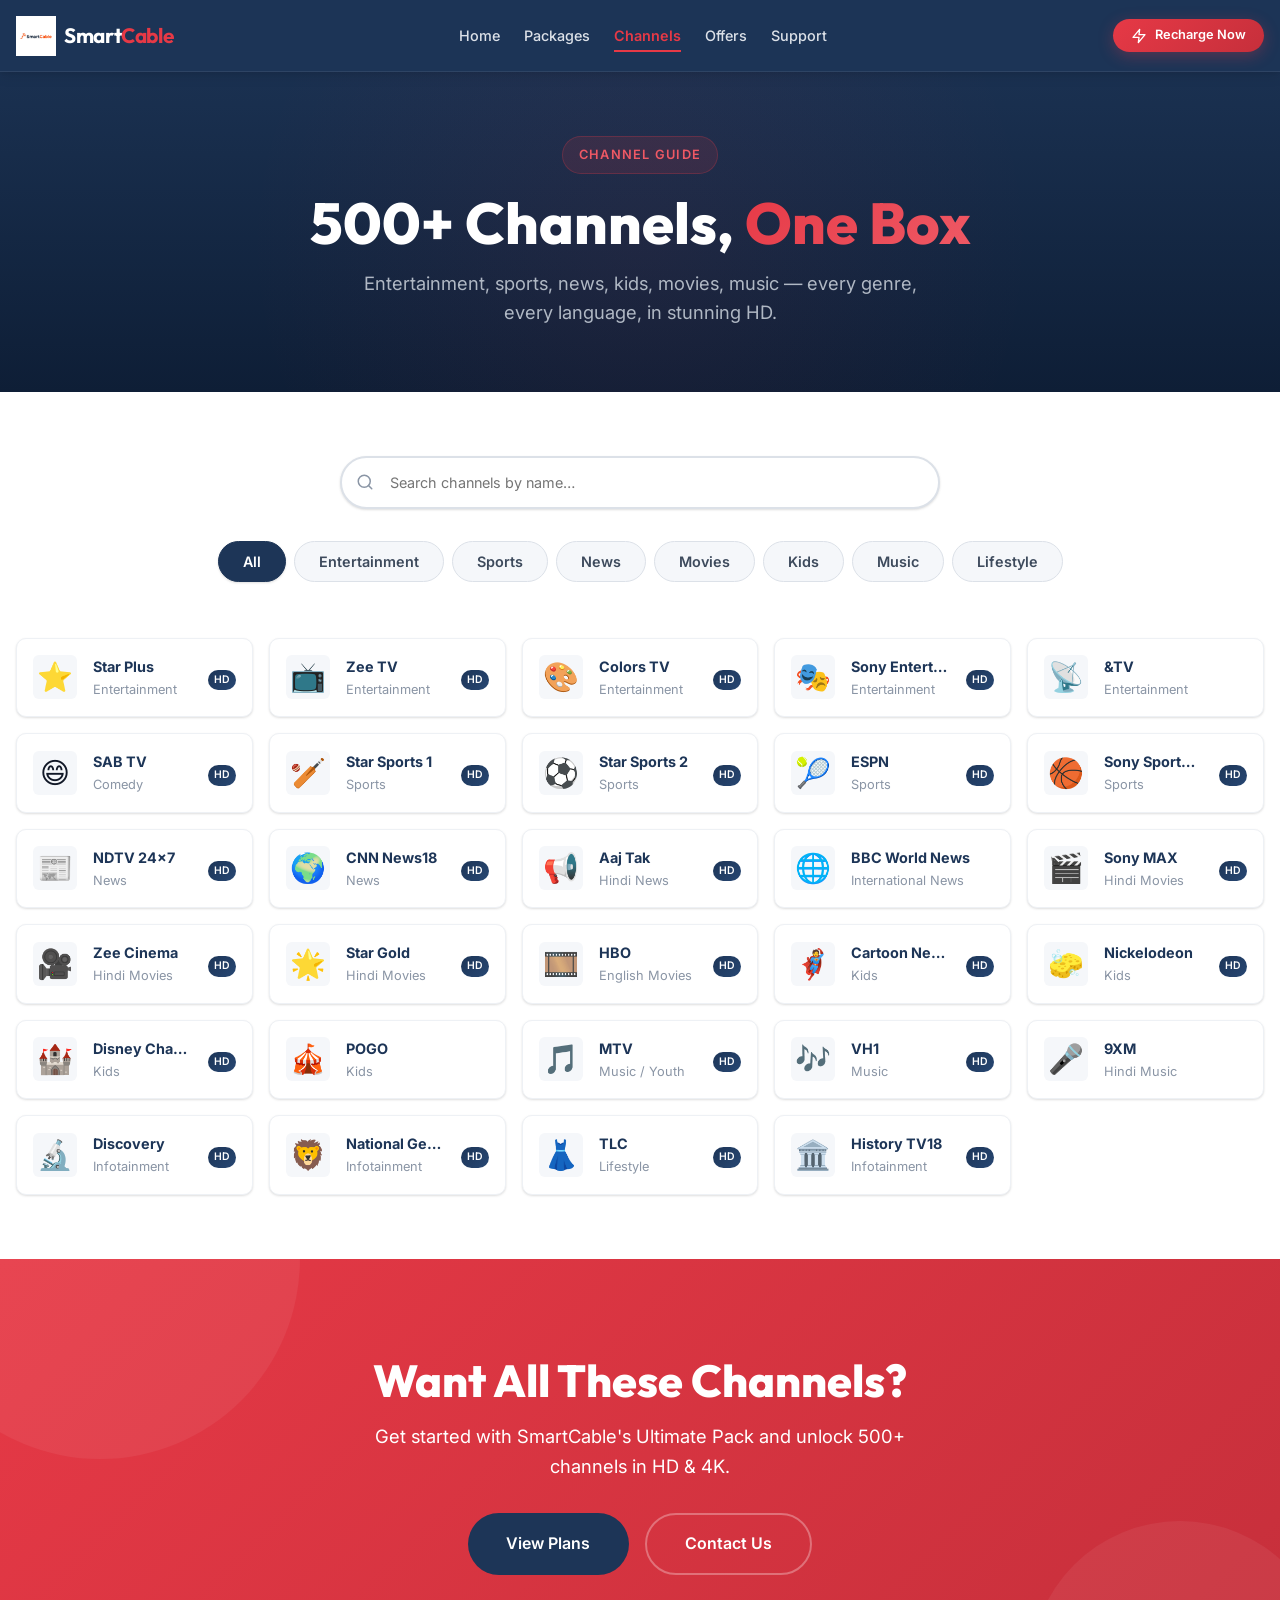
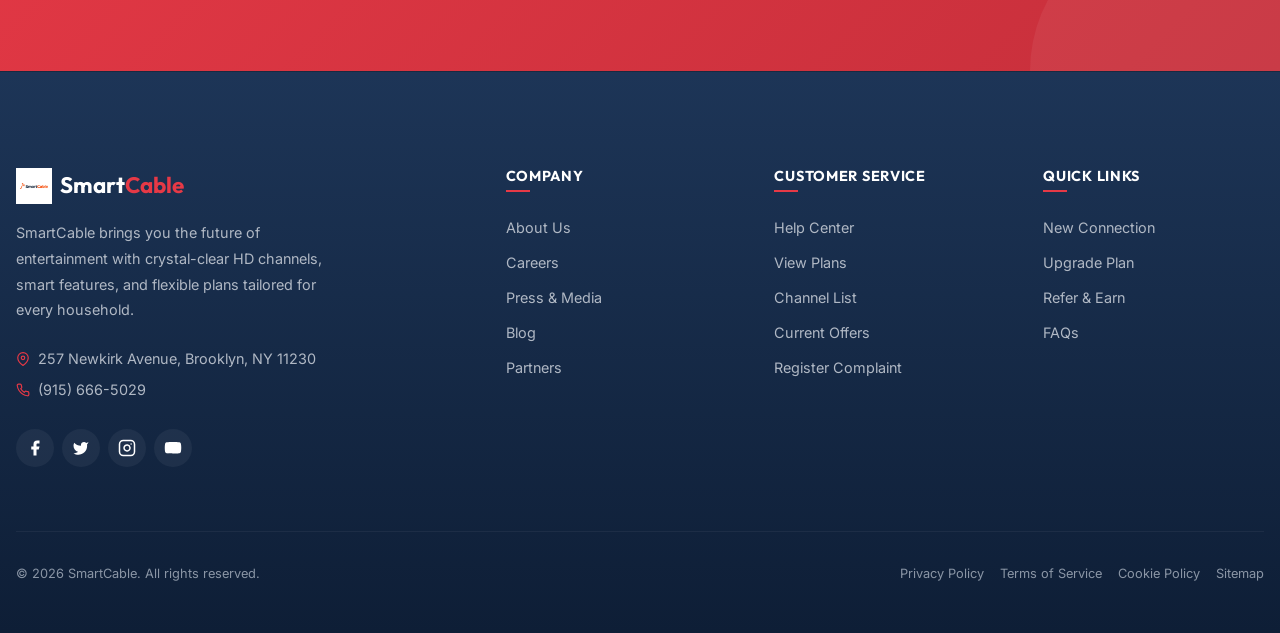
==== commit 28c065a3: "Refactor CSS architecture into modular files and update business contact details" ====
--- a/channels.html
+++ b/channels.html
@@ -12,6 +12,9 @@
   <link rel="preconnect" href="https://fonts.gstatic.com" crossorigin>
   <link href="https://fonts.googleapis.com/css2?family=Inter:wght@400;500;600;700;800&family=Outfit:wght@400;500;600;700;800&display=swap" rel="stylesheet">
   <link rel="stylesheet" href="css/global.css">
+  <link rel="stylesheet" href="css/navbar.css">
+  <link rel="stylesheet" href="css/footer.css">
+  <link rel="stylesheet" href="css/channels.css">
 </head>
 <body>
 
--- a/css/global.css
+++ b/css/global.css
@@ -1,17 +1,18 @@
 /* ============================================================
-   SmartCable – Global Design System
-   Mobile-first responsive CSS
+   SmartCable – Global Design System  (css/global.css)
+   CSS Reset · Root Variables · Typography · Utility Classes
+   Mobile-first — NO hardcoded hex/font outside :root
    ============================================================ */
 
 /* ── CSS Custom Properties ── */
 :root {
-  /* Primary Palette */
-  --color-primary: #ff4f00;
-  --color-primary-dark: #e04500;
-  --color-primary-light: #ff7a3d;
-  --color-secondary: #0a1628;
-  --color-secondary-light: #132240;
-  --color-accent: #00c8ff;
+  /* Primary Palette (per architecture doc) */
+  --color-primary: #E63946;
+  --color-primary-dark: #c62f3b;
+  --color-primary-light: #ef5a66;
+  --color-secondary: #1D3557;
+  --color-secondary-light: #274773;
+  --color-accent: #A8DADC;
 
   /* Neutrals */
   --color-white: #ffffff;
@@ -30,12 +31,11 @@
   --color-warning: #f59e0b;
   --color-error: #ef4444;
 
-  /* Gradients */
-  --gradient-hero: linear-gradient(135deg, var(--color-secondary) 0%, rgba(10, 22, 40, 0.7) 60%, transparent 100%);
+  /* Gradients (reference variables, no raw hex) */
+  --gradient-hero: linear-gradient(135deg, var(--color-secondary) 0%, rgba(29, 53, 87, 0.7) 60%, transparent 100%);
   --gradient-cta: linear-gradient(135deg, var(--color-primary) 0%, var(--color-primary-dark) 100%);
-  --gradient-dark: linear-gradient(180deg, var(--color-secondary) 0%, #060d18 100%);
+  --gradient-dark: linear-gradient(180deg, var(--color-secondary) 0%, #0e1e36 100%);
   --gradient-card: linear-gradient(145deg, rgba(255,255,255,0.06) 0%, rgba(255,255,255,0.02) 100%);
-  --gradient-shimmer: linear-gradient(90deg, transparent 0%, rgba(255,255,255,0.04) 50%, transparent 100%);
 
   /* Typography */
   --font-primary: 'Inter', 'Segoe UI', system-ui, -apple-system, sans-serif;
@@ -89,7 +89,7 @@
   --shadow-md: 0 4px 12px rgba(0,0,0,0.1), 0 2px 4px rgba(0,0,0,0.06);
   --shadow-lg: 0 12px 40px rgba(0,0,0,0.15), 0 4px 12px rgba(0,0,0,0.1);
   --shadow-xl: 0 24px 60px rgba(0,0,0,0.2), 0 8px 20px rgba(0,0,0,0.12);
-  --shadow-glow: 0 0 30px rgba(255, 79, 0, 0.3);
+  --shadow-glow: 0 0 30px rgba(230, 57, 70, 0.3);
   --shadow-card: 0 2px 16px rgba(0,0,0,0.08);
 
   /* Transitions */
@@ -98,7 +98,7 @@
   --transition-slow: 400ms cubic-bezier(0.4, 0, 0.2, 1);
   --transition-spring: 500ms cubic-bezier(0.34, 1.56, 0.64, 1);
 
-  /* Z-index */
+  /* Z-index scale */
   --z-base: 1;
   --z-dropdown: 100;
   --z-sticky: 200;
@@ -107,7 +107,7 @@
   --z-toast: 500;
 }
 
-/* ── Reset & Base ── */
+/* ── CSS Reset ── */
 *,
 *::before,
 *::after {
@@ -161,7 +161,7 @@
   font-weight: var(--fw-bold);
 }
 
-/* ── Utility: Container ── */
+/* ── Layout Utilities ── */
 .container {
   width: 100%;
   max-width: var(--container-max);
@@ -173,7 +173,7 @@
   max-width: var(--container-wide);
 }
 
-/* ── Utility: Section ── */
+/* ── Section Utilities ── */
 .section {
   padding-block: var(--space-3xl);
 }
@@ -201,7 +201,7 @@
   letter-spacing: 0.15em;
   margin-bottom: var(--space-sm);
   padding: var(--space-2xs) var(--space-md);
-  background: rgba(255, 79, 0, 0.08);
+  background: rgba(230, 57, 70, 0.08);
   border-radius: var(--border-radius-full);
 }
 
@@ -222,7 +222,7 @@
   color: var(--color-gray-300);
 }
 
-/* ── Utility: Buttons ── */
+/* ── Button System ── */
 .btn {
   display: inline-flex;
   align-items: center;
@@ -254,12 +254,12 @@
 .btn--primary {
   background: var(--gradient-cta);
   color: var(--color-white);
-  box-shadow: 0 4px 16px rgba(255, 79, 0, 0.3);
+  box-shadow: 0 4px 16px rgba(230, 57, 70, 0.3);
 }
 
 .btn--primary:hover {
   transform: translateY(-2px);
-  box-shadow: 0 8px 24px rgba(255, 79, 0, 0.4);
+  box-shadow: 0 8px 24px rgba(230, 57, 70, 0.4);
 }
 
 .btn--secondary {
@@ -313,7 +313,7 @@
   border-radius: var(--border-radius-full);
 }
 
-/* ── Utility: Cards ── */
+/* ── Card Utilities ── */
 .card {
   background: var(--color-white);
   border-radius: var(--border-radius-lg);
@@ -339,7 +339,7 @@
   border-color: rgba(255, 255, 255, 0.18);
 }
 
-/* ── Utility: Badge ── */
+/* ── Badge System ── */
 .badge {
   display: inline-flex;
   align-items: center;
@@ -351,83 +351,64 @@
 }
 
 .badge--popular {
-  background: linear-gradient(135deg, #ff4f00, #ff7a3d);
+  background: linear-gradient(135deg, var(--color-primary), var(--color-primary-light));
   color: var(--color-white);
 }
 
 .badge--new {
-  background: linear-gradient(135deg, #10b981, #34d399);
+  background: linear-gradient(135deg, var(--color-success), #34d399);
   color: var(--color-white);
 }
 
 .badge--hd {
-  background: linear-gradient(135deg, var(--color-secondary), #1e3a5f);
+  background: linear-gradient(135deg, var(--color-secondary), var(--color-secondary-light));
   color: var(--color-white);
 }
 
 /* ── Animations ── */
 @keyframes fadeInUp {
-  from {
-    opacity: 0;
-    transform: translateY(30px);
-  }
-  to {
-    opacity: 1;
-    transform: translateY(0);
-  }
+  from { opacity: 0; transform: translateY(30px); }
+  to   { opacity: 1; transform: translateY(0); }
 }
 
 @keyframes fadeIn {
   from { opacity: 0; }
-  to { opacity: 1; }
+  to   { opacity: 1; }
 }
 
 @keyframes slideInLeft {
-  from {
-    opacity: 0;
-    transform: translateX(-40px);
-  }
-  to {
-    opacity: 1;
-    transform: translateX(0);
-  }
+  from { opacity: 0; transform: translateX(-40px); }
+  to   { opacity: 1; transform: translateX(0); }
 }
 
 @keyframes slideInRight {
-  from {
-    opacity: 0;
-    transform: translateX(40px);
-  }
-  to {
-    opacity: 1;
-    transform: translateX(0);
-  }
+  from { opacity: 0; transform: translateX(40px); }
+  to   { opacity: 1; transform: translateX(0); }
 }
 
 @keyframes pulse {
   0%, 100% { opacity: 1; }
-  50% { opacity: 0.6; }
+  50%      { opacity: 0.6; }
 }
 
 @keyframes float {
   0%, 100% { transform: translateY(0); }
-  50% { transform: translateY(-12px); }
+  50%      { transform: translateY(-12px); }
 }
 
 @keyframes shimmer {
-  0% { background-position: -200% center; }
+  0%   { background-position: -200% center; }
   100% { background-position: 200% center; }
 }
 
 @keyframes scaleIn {
-  from {
-    opacity: 0;
-    transform: scale(0.92);
-  }
-  to {
-    opacity: 1;
-    transform: scale(1);
-  }
+  from { opacity: 0; transform: scale(0.92); }
+  to   { opacity: 1; transform: scale(1); }
+}
+
+@keyframes marquee {
+  from { transform: translateX(0); }
+  to   { transform: translateX(-50%); }
 }
 
 .animate-on-scroll {
@@ -441,1136 +422,7 @@
   transform: translateY(0);
 }
 
-/* ── NAVBAR STYLES ── */
-.navbar {
-  position: fixed;
-  top: 0;
-  left: 0;
-  right: 0;
-  height: var(--navbar-height);
-  z-index: var(--z-sticky);
-  transition: background var(--transition-base), box-shadow var(--transition-base), backdrop-filter var(--transition-base);
-}
-
-.navbar--transparent {
-  background: transparent;
-}
-
-.navbar--scrolled {
-  background: rgba(10, 22, 40, 0.92);
-  backdrop-filter: blur(20px);
-  -webkit-backdrop-filter: blur(20px);
-  box-shadow: 0 2px 24px rgba(0, 0, 0, 0.3);
-}
-
-.navbar__inner {
-  display: flex;
-  align-items: center;
-  justify-content: space-between;
-  height: 100%;
-  max-width: var(--container-wide);
-  margin-inline: auto;
-  padding-inline: var(--space-lg);
-}
-
-.navbar__logo {
-  display: flex;
-  align-items: center;
-  gap: var(--space-xs);
-  z-index: var(--z-modal);
-}
-
-.navbar__logo img {
-  height: 40px;
-  width: auto;
-}
-
-.navbar__logo-text {
-  font-family: var(--font-display);
-  font-size: 1.5rem;
-  font-weight: var(--fw-extrabold);
-  color: var(--color-white);
-  letter-spacing: -0.02em;
-}
-
-.navbar__logo-text span {
-  color: var(--color-primary);
-}
-
-.navbar__nav {
-  display: none;
-  gap: var(--space-xs);
-}
-
-.navbar__link {
-  color: rgba(255, 255, 255, 0.8);
-  font-size: var(--fs-sm);
-  font-weight: var(--fw-medium);
-  padding: var(--space-xs) var(--space-md);
-  border-radius: var(--border-radius-full);
-  transition: all var(--transition-fast);
-  position: relative;
-}
-
-.navbar__link::after {
-  content: '';
-  position: absolute;
-  bottom: 0;
-  left: 50%;
-  width: 0;
-  height: 2px;
-  background: var(--color-primary);
-  transition: all var(--transition-base);
-  transform: translateX(-50%);
-  border-radius: 2px;
-}
-
-.navbar__link:hover,
-.navbar__link--active {
-  color: var(--color-white);
-}
-
-.navbar__link:hover::after,
-.navbar__link--active::after {
-  width: 60%;
-}
-
-.navbar__actions {
-  display: flex;
-  align-items: center;
-  gap: var(--space-sm);
-  z-index: var(--z-modal);
-}
-
-.navbar__cta {
-  display: none;
-}
-
-.navbar__toggle {
-  display: flex;
-  flex-direction: column;
-  justify-content: center;
-  align-items: center;
-  width: 40px;
-  height: 40px;
-  cursor: pointer;
-  z-index: var(--z-modal);
-}
-
-.navbar__toggle-bar {
-  display: block;
-  width: 22px;
-  height: 2px;
-  background: var(--color-white);
-  border-radius: 2px;
-  transition: all var(--transition-base);
-}
-
-.navbar__toggle-bar + .navbar__toggle-bar {
-  margin-top: 5px;
-}
-
-.navbar__toggle.active .navbar__toggle-bar:nth-child(1) {
-  transform: rotate(45deg) translate(5px, 5px);
-}
-
-.navbar__toggle.active .navbar__toggle-bar:nth-child(2) {
-  opacity: 0;
-}
-
-.navbar__toggle.active .navbar__toggle-bar:nth-child(3) {
-  transform: rotate(-45deg) translate(5px, -5px);
-}
-
-/* Mobile Nav Overlay */
-.navbar__mobile {
-  display: none;
-  position: fixed;
-  inset: 0;
-  background: rgba(10, 22, 40, 0.97);
-  backdrop-filter: blur(24px);
-  -webkit-backdrop-filter: blur(24px);
-  z-index: var(--z-overlay);
-  padding: calc(var(--navbar-height) + var(--space-xl)) var(--space-xl) var(--space-xl);
-  flex-direction: column;
-  gap: var(--space-sm);
-  overflow-y: auto;
-}
-
-.navbar__mobile.open {
-  display: flex;
-  animation: fadeIn 0.3s ease;
-}
-
-.navbar__mobile-link {
-  display: block;
-  color: var(--color-white);
-  font-size: var(--fs-xl);
-  font-weight: var(--fw-semibold);
-  padding: var(--space-md) 0;
-  border-bottom: 1px solid rgba(255, 255, 255, 0.06);
-  transition: color var(--transition-fast), padding-left var(--transition-fast);
-}
-
-.navbar__mobile-link:hover {
-  color: var(--color-primary);
-  padding-left: var(--space-sm);
-}
-
-.navbar__mobile-cta {
-  margin-top: var(--space-xl);
-}
-
-/* Desktop */
-@media (min-width: 768px) {
-  .navbar__nav {
-    display: flex;
-  }
-  .navbar__cta {
-    display: inline-flex;
-  }
-  .navbar__toggle {
-    display: none;
-  }
-}
-
-/* ── HERO STYLES ── */
-.hero {
-  position: relative;
-  min-height: 100vh;
-  min-height: 100svh;
-  display: flex;
-  align-items: center;
-  overflow: hidden;
-  background: var(--color-secondary);
-}
-
-.hero__bg {
-  position: absolute;
-  inset: 0;
-}
-
-.hero__bg img {
-  width: 100%;
-  height: 100%;
-  object-fit: cover;
-}
-
-.hero__bg::after {
-  content: '';
-  position: absolute;
-  inset: 0;
-  background: linear-gradient(
-    135deg,
-    rgba(10, 22, 40, 0.92) 0%,
-    rgba(10, 22, 40, 0.7) 40%,
-    rgba(10, 22, 40, 0.3) 70%,
-    rgba(10, 22, 40, 0.15) 100%
-  );
-}
-
-.hero__bg-mobile {
-  display: block;
-}
-
-.hero__bg-desktop {
-  display: none;
-}
-
-.hero__content {
-  position: relative;
-  z-index: var(--z-base);
-  padding-top: calc(var(--navbar-height) + var(--space-2xl));
-  padding-bottom: var(--space-3xl);
-}
-
-.hero__tag {
-  display: inline-flex;
-  align-items: center;
-  gap: var(--space-xs);
-  padding: var(--space-xs) var(--space-md);
-  background: rgba(255, 79, 0, 0.15);
-  border: 1px solid rgba(255, 79, 0, 0.3);
-  border-radius: var(--border-radius-full);
-  color: var(--color-primary-light);
-  font-size: var(--fs-xs);
-  font-weight: var(--fw-semibold);
-  text-transform: uppercase;
-  letter-spacing: 0.1em;
-  margin-bottom: var(--space-lg);
-  animation: fadeInUp 0.6s ease both;
-}
-
-.hero__title {
-  font-family: var(--font-display);
-  font-size: var(--fs-hero);
-  font-weight: var(--fw-extrabold);
-  color: var(--color-white);
-  line-height: var(--lh-tight);
-  margin-bottom: var(--space-lg);
-  max-width: 700px;
-  animation: fadeInUp 0.6s ease 0.15s both;
-}
-
-.hero__title span {
-  background: linear-gradient(135deg, var(--color-primary), var(--color-primary-light));
-  -webkit-background-clip: text;
-  -webkit-text-fill-color: transparent;
-  background-clip: text;
-}
-
-.hero__description {
-  font-size: var(--fs-md);
-  color: var(--color-gray-300);
-  line-height: var(--lh-relaxed);
-  max-width: 520px;
-  margin-bottom: var(--space-xl);
-  animation: fadeInUp 0.6s ease 0.3s both;
-}
-
-.hero__actions {
-  display: flex;
-  flex-wrap: wrap;
-  gap: var(--space-md);
-  margin-bottom: var(--space-2xl);
-  animation: fadeInUp 0.6s ease 0.45s both;
-}
-
-.hero__stats {
-  display: flex;
-  gap: var(--space-xl);
-  animation: fadeInUp 0.6s ease 0.6s both;
-}
-
-.hero__stat {
-  text-align: center;
-}
-
-.hero__stat-value {
-  font-family: var(--font-display);
-  font-size: var(--fs-xl);
-  font-weight: var(--fw-extrabold);
-  color: var(--color-white);
-}
-
-.hero__stat-label {
-  font-size: var(--fs-xs);
-  color: var(--color-gray-400);
-  margin-top: 2px;
-}
-
-.hero__scroll {
-  position: absolute;
-  bottom: var(--space-xl);
-  left: 50%;
-  transform: translateX(-50%);
-  display: flex;
-  flex-direction: column;
-  align-items: center;
-  gap: var(--space-xs);
-  color: rgba(255, 255, 255, 0.4);
-  font-size: var(--fs-xs);
-  animation: float 2.5s ease-in-out infinite;
-  z-index: var(--z-base);
-}
-
-.hero__scroll-icon {
-  width: 28px;
-  height: 44px;
-  border: 2px solid rgba(255, 255, 255, 0.2);
-  border-radius: 14px;
-  position: relative;
-}
-
-.hero__scroll-icon::after {
-  content: '';
-  position: absolute;
-  top: 8px;
-  left: 50%;
-  width: 4px;
-  height: 8px;
-  background: var(--color-primary);
-  border-radius: 2px;
-  transform: translateX(-50%);
-  animation: float 2s ease-in-out infinite;
-}
-
-@media (min-width: 768px) {
-  .hero__bg-mobile {
-    display: none;
-  }
-  .hero__bg-desktop {
-    display: block;
-  }
-  .hero__stats {
-    gap: var(--space-2xl);
-  }
-}
-
-/* ── RECHARGE BAR ── */
-.recharge-bar {
-  position: relative;
-  z-index: var(--z-base);
-  margin-top: -50px;
-  margin-bottom: var(--space-3xl);
-}
-
-.recharge-bar__inner {
-  background: var(--color-white);
-  border-radius: var(--border-radius-xl);
-  box-shadow: var(--shadow-xl);
-  padding: var(--space-lg);
-  display: flex;
-  flex-direction: column;
-  gap: var(--space-md);
-  align-items: stretch;
-}
-
-.recharge-bar__label {
-  font-size: var(--fs-lg);
-  font-weight: var(--fw-bold);
-  color: var(--color-secondary);
-}
-
-.recharge-bar__label span {
-  color: var(--color-primary);
-}
-
-.recharge-bar__input-wrap {
-  flex: 1;
-  position: relative;
-}
-
-.recharge-bar__input {
-  width: 100%;
-  padding: 0.9em 1.2em;
-  padding-left: 3em;
-  border: 2px solid var(--color-gray-200);
-  border-radius: var(--border-radius-md);
-  font-size: var(--fs-base);
-  font-family: var(--font-primary);
-  transition: border-color var(--transition-fast);
-  outline: none;
-}
-
-.recharge-bar__input:focus {
-  border-color: var(--color-primary);
-}
-
-.recharge-bar__input-icon {
-  position: absolute;
-  left: 1em;
-  top: 50%;
-  transform: translateY(-50%);
-  color: var(--color-gray-400);
-  font-size: 1.2rem;
-}
-
-@media (min-width: 768px) {
-  .recharge-bar__inner {
-    flex-direction: row;
-    align-items: center;
-    padding: var(--space-lg) var(--space-xl);
-  }
-}
-
-/* ── PACKS / PLANS ── */
-.packs {
-  padding-block: var(--space-4xl);
-}
-
-.packs__grid {
-  display: grid;
-  grid-template-columns: 1fr;
-  gap: var(--space-lg);
-}
-
-.pack-card {
-  background: var(--color-white);
-  border-radius: var(--border-radius-lg);
-  padding: var(--space-xl);
-  box-shadow: var(--shadow-card);
-  border: 2px solid transparent;
-  transition: all var(--transition-base);
-  position: relative;
-  overflow: hidden;
-}
-
-.pack-card::before {
-  content: '';
-  position: absolute;
-  top: 0;
-  left: 0;
-  right: 0;
-  height: 4px;
-  background: var(--gradient-cta);
-  transform: scaleX(0);
-  transform-origin: left;
-  transition: transform var(--transition-base);
-}
-
-.pack-card:hover::before {
-  transform: scaleX(1);
-}
-
-.pack-card:hover {
-  transform: translateY(-6px);
-  box-shadow: var(--shadow-lg);
-  border-color: rgba(255, 79, 0, 0.15);
-}
-
-.pack-card--featured {
-  border-color: var(--color-primary);
-  background: linear-gradient(135deg, #fff9f5 0%, var(--color-white) 100%);
-}
-
-.pack-card--featured::before {
-  transform: scaleX(1);
-}
-
-.pack-card__badge {
-  position: absolute;
-  top: var(--space-md);
-  right: var(--space-md);
-}
-
-.pack-card__icon {
-  width: 56px;
-  height: 56px;
-  border-radius: var(--border-radius-md);
-  background: rgba(255, 79, 0, 0.08);
-  display: flex;
-  align-items: center;
-  justify-content: center;
-  font-size: 1.6rem;
-  margin-bottom: var(--space-md);
-}
-
-.pack-card__name {
-  font-size: var(--fs-lg);
-  font-weight: var(--fw-bold);
-  color: var(--color-secondary);
-  margin-bottom: var(--space-xs);
-}
-
-.pack-card__channels {
-  font-size: var(--fs-sm);
-  color: var(--color-gray-500);
-  margin-bottom: var(--space-lg);
-}
-
-.pack-card__price {
-  font-family: var(--font-display);
-  font-size: var(--fs-2xl);
-  font-weight: var(--fw-extrabold);
-  color: var(--color-secondary);
-  margin-bottom: var(--space-2xs);
-}
-
-.pack-card__price span {
-  font-size: var(--fs-sm);
-  font-weight: var(--fw-regular);
-  color: var(--color-gray-400);
-}
-
-.pack-card__duration {
-  font-size: var(--fs-xs);
-  color: var(--color-gray-400);
-  margin-bottom: var(--space-lg);
-}
-
-.pack-card__features {
-  margin-bottom: var(--space-lg);
-}
-
-.pack-card__feature {
-  display: flex;
-  align-items: center;
-  gap: var(--space-xs);
-  font-size: var(--fs-sm);
-  color: var(--color-gray-600);
-  padding: var(--space-xs) 0;
-}
-
-.pack-card__feature-icon {
-  color: var(--color-success);
-  font-weight: var(--fw-bold);
-  flex-shrink: 0;
-}
-
-@media (min-width: 640px) {
-  .packs__grid {
-    grid-template-columns: repeat(2, 1fr);
-  }
-}
-
-@media (min-width: 1024px) {
-  .packs__grid {
-    grid-template-columns: repeat(3, 1fr);
-  }
-}
-
-/* ── CHANNELS STRIP ── */
-.channels {
-  padding-block: var(--space-4xl);
-  background: var(--gradient-dark);
-  color: var(--color-white);
-  overflow: hidden;
-}
-
-.channels__marquee {
-  display: flex;
-  gap: var(--space-xl);
-  animation: marquee 30s linear infinite;
-  width: max-content;
-}
-
-.channels__marquee:hover {
-  animation-play-state: paused;
-}
-
-@keyframes marquee {
-  from { transform: translateX(0); }
-  to { transform: translateX(-50%); }
-}
-
-.channel-logo {
-  flex-shrink: 0;
-  width: 100px;
-  height: 60px;
-  background: rgba(255, 255, 255, 0.06);
-  border-radius: var(--border-radius-md);
-  display: flex;
-  align-items: center;
-  justify-content: center;
-  font-size: var(--fs-xs);
-  font-weight: var(--fw-bold);
-  color: var(--color-gray-300);
-  border: 1px solid rgba(255, 255, 255, 0.08);
-  transition: all var(--transition-base);
-}
-
-.channel-logo:hover {
-  background: rgba(255, 255, 255, 0.12);
-  border-color: rgba(255, 79, 0, 0.3);
-  transform: scale(1.05);
-}
-
-/* ── FEATURES SECTION ── */
-.features {
-  padding-block: var(--space-4xl);
-}
-
-.features__grid {
-  display: grid;
-  grid-template-columns: 1fr;
-  gap: var(--space-lg);
-}
-
-.feature-card {
-  text-align: center;
-  padding: var(--space-xl);
-  border-radius: var(--border-radius-lg);
-  background: var(--color-white);
-  border: 1px solid var(--color-gray-100);
-  transition: all var(--transition-base);
-}
-
-.feature-card:hover {
-  transform: translateY(-4px);
-  box-shadow: var(--shadow-lg);
-  border-color: transparent;
-}
-
-.feature-card__icon {
-  width: 72px;
-  height: 72px;
-  border-radius: var(--border-radius-lg);
-  background: rgba(255, 79, 0, 0.06);
-  display: flex;
-  align-items: center;
-  justify-content: center;
-  font-size: 2rem;
-  margin: 0 auto var(--space-md);
-  transition: background var(--transition-base);
-}
-
-.feature-card:hover .feature-card__icon {
-  background: rgba(255, 79, 0, 0.12);
-}
-
-.feature-card__title {
-  font-size: var(--fs-lg);
-  font-weight: var(--fw-bold);
-  color: var(--color-secondary);
-  margin-bottom: var(--space-xs);
-}
-
-.feature-card__desc {
-  font-size: var(--fs-sm);
-  color: var(--color-gray-500);
-  line-height: var(--lh-relaxed);
-}
-
-@media (min-width: 640px) {
-  .features__grid {
-    grid-template-columns: repeat(2, 1fr);
-  }
-}
-
-@media (min-width: 1024px) {
-  .features__grid {
-    grid-template-columns: repeat(4, 1fr);
-  }
-}
-
-/* ── APP DOWNLOAD STRIP ── */
-.app-strip {
-  padding-block: var(--space-4xl);
-  background: var(--gradient-dark);
-  color: var(--color-white);
-  position: relative;
-  overflow: hidden;
-}
-
-.app-strip::before {
-  content: '';
-  position: absolute;
-  top: -50%;
-  right: -20%;
-  width: 600px;
-  height: 600px;
-  background: radial-gradient(circle, rgba(255, 79, 0, 0.08) 0%, transparent 70%);
-  border-radius: 50%;
-}
-
-.app-strip__inner {
-  display: grid;
-  grid-template-columns: 1fr;
-  gap: var(--space-2xl);
-  align-items: center;
-}
-
-.app-strip__content {
-  position: relative;
-  z-index: var(--z-base);
-}
-
-.app-strip__title {
-  font-size: var(--fs-2xl);
-  font-weight: var(--fw-extrabold);
-  margin-bottom: var(--space-md);
-}
-
-.app-strip__title span {
-  color: var(--color-primary);
-}
-
-.app-strip__desc {
-  font-size: var(--fs-md);
-  color: var(--color-gray-300);
-  margin-bottom: var(--space-xl);
-  max-width: 460px;
-}
-
-.app-strip__buttons {
-  display: flex;
-  flex-wrap: wrap;
-  gap: var(--space-md);
-}
-
-.app-strip__store-btn {
-  display: inline-flex;
-  align-items: center;
-  gap: var(--space-sm);
-  padding: 0.75em 1.5em;
-  background: rgba(255, 255, 255, 0.08);
-  border: 1px solid rgba(255, 255, 255, 0.15);
-  border-radius: var(--border-radius-md);
-  color: var(--color-white);
-  transition: all var(--transition-base);
-}
-
-.app-strip__store-btn:hover {
-  background: rgba(255, 255, 255, 0.15);
-  border-color: rgba(255, 255, 255, 0.3);
-  transform: translateY(-2px);
-}
-
-.app-strip__store-icon {
-  font-size: 1.8rem;
-}
-
-.app-strip__store-text small {
-  display: block;
-  font-size: var(--fs-xs);
-  color: var(--color-gray-400);
-}
-
-.app-strip__store-text strong {
-  display: block;
-  font-size: var(--fs-base);
-  font-weight: var(--fw-semibold);
-}
-
-.app-strip__image {
-  position: relative;
-  z-index: var(--z-base);
-  text-align: center;
-}
-
-.app-strip__image img {
-  max-width: 400px;
-  margin: 0 auto;
-  animation: float 4s ease-in-out infinite;
-}
-
-@media (min-width: 768px) {
-  .app-strip__inner {
-    grid-template-columns: 1fr 1fr;
-  }
-}
-
-/* ── TESTIMONIALS ── */
-.testimonials {
-  padding-block: var(--space-4xl);
-  background: var(--color-off-white);
-}
-
-.testimonials__grid {
-  display: grid;
-  grid-template-columns: 1fr;
-  gap: var(--space-lg);
-}
-
-.testimonial-card {
-  background: var(--color-white);
-  border-radius: var(--border-radius-lg);
-  padding: var(--space-xl);
-  box-shadow: var(--shadow-sm);
-  transition: all var(--transition-base);
-  position: relative;
-}
-
-.testimonial-card::before {
-  content: '"';
-  position: absolute;
-  top: var(--space-md);
-  right: var(--space-lg);
-  font-family: Georgia, serif;
-  font-size: 4rem;
-  color: rgba(255, 79, 0, 0.1);
-  line-height: 1;
-}
-
-.testimonial-card:hover {
-  transform: translateY(-4px);
-  box-shadow: var(--shadow-md);
-}
-
-.testimonial-card__stars {
-  display: flex;
-  gap: 2px;
-  margin-bottom: var(--space-md);
-  color: var(--color-warning);
-  font-size: 1.1rem;
-}
-
-.testimonial-card__text {
-  font-size: var(--fs-base);
-  color: var(--color-gray-600);
-  line-height: var(--lh-relaxed);
-  margin-bottom: var(--space-lg);
-  font-style: italic;
-}
-
-.testimonial-card__author {
-  display: flex;
-  align-items: center;
-  gap: var(--space-sm);
-}
-
-.testimonial-card__avatar {
-  width: 48px;
-  height: 48px;
-  border-radius: var(--border-radius-full);
-  background: linear-gradient(135deg, var(--color-primary), var(--color-primary-light));
-  display: flex;
-  align-items: center;
-  justify-content: center;
-  color: var(--color-white);
-  font-weight: var(--fw-bold);
-  font-size: var(--fs-lg);
-}
-
-.testimonial-card__name {
-  font-weight: var(--fw-semibold);
-  color: var(--color-secondary);
-  font-size: var(--fs-sm);
-}
-
-.testimonial-card__location {
-  font-size: var(--fs-xs);
-  color: var(--color-gray-400);
-}
-
-@media (min-width: 640px) {
-  .testimonials__grid {
-    grid-template-columns: repeat(2, 1fr);
-  }
-}
-
-@media (min-width: 1024px) {
-  .testimonials__grid {
-    grid-template-columns: repeat(3, 1fr);
-  }
-}
-
-/* ── CTA BANNER ── */
-.cta-banner {
-  padding-block: var(--space-4xl);
-  background: var(--gradient-cta);
-  color: var(--color-white);
-  text-align: center;
-  position: relative;
-  overflow: hidden;
-}
-
-.cta-banner::before,
-.cta-banner::after {
-  content: '';
-  position: absolute;
-  border-radius: 50%;
-  background: rgba(255, 255, 255, 0.06);
-}
-
-.cta-banner::before {
-  width: 400px;
-  height: 400px;
-  top: -200px;
-  left: -100px;
-}
-
-.cta-banner::after {
-  width: 300px;
-  height: 300px;
-  bottom: -150px;
-  right: -50px;
-}
-
-.cta-banner__title {
-  font-size: var(--fs-2xl);
-  font-weight: var(--fw-extrabold);
-  margin-bottom: var(--space-md);
-  position: relative;
-  z-index: var(--z-base);
-}
-
-.cta-banner__desc {
-  font-size: var(--fs-md);
-  opacity: 0.9;
-  margin-bottom: var(--space-xl);
-  max-width: 540px;
-  margin-inline: auto;
-  position: relative;
-  z-index: var(--z-base);
-}
-
-.cta-banner__actions {
-  display: flex;
-  justify-content: center;
-  gap: var(--space-md);
-  flex-wrap: wrap;
-  position: relative;
-  z-index: var(--z-base);
-}
-
-/* ── FOOTER STYLES ── */
-.footer {
-  background: var(--color-secondary);
-  color: var(--color-gray-300);
-  padding-top: var(--space-4xl);
-}
-
-.footer__grid {
-  display: grid;
-  grid-template-columns: 1fr;
-  gap: var(--space-2xl);
-  padding-bottom: var(--space-3xl);
-}
-
-.footer__brand {
-  max-width: 320px;
-}
-
-.footer__brand-logo {
-  display: flex;
-  align-items: center;
-  gap: var(--space-xs);
-  margin-bottom: var(--space-md);
-}
-
-.footer__brand-text {
-  font-family: var(--font-display);
-  font-size: 1.5rem;
-  font-weight: var(--fw-extrabold);
-  color: var(--color-white);
-}
-
-.footer__brand-text span {
-  color: var(--color-primary);
-}
-
-.footer__brand-desc {
-  font-size: var(--fs-sm);
-  line-height: var(--lh-relaxed);
-  margin-bottom: var(--space-lg);
-}
-
-.footer__social {
-  display: flex;
-  gap: var(--space-sm);
-}
-
-.footer__social-link {
-  width: 40px;
-  height: 40px;
-  border-radius: var(--border-radius-full);
-  background: rgba(255, 255, 255, 0.06);
-  display: flex;
-  align-items: center;
-  justify-content: center;
-  color: var(--color-gray-300);
-  font-size: 1rem;
-  transition: all var(--transition-base);
-}
-
-.footer__social-link:hover {
-  background: var(--color-primary);
-  color: var(--color-white);
-  transform: translateY(-2px);
-}
-
-.footer__col-title {
-  font-family: var(--font-display);
-  font-size: var(--fs-base);
-  font-weight: var(--fw-bold);
-  color: var(--color-white);
-  margin-bottom: var(--space-md);
-  position: relative;
-  padding-bottom: var(--space-sm);
-}
-
-.footer__col-title::after {
-  content: '';
-  position: absolute;
-  bottom: 0;
-  left: 0;
-  width: 32px;
-  height: 2px;
-  background: var(--color-primary);
-  border-radius: 2px;
-}
-
-.footer__links {
-  display: flex;
-  flex-direction: column;
-  gap: var(--space-sm);
-}
-
-.footer__link {
-  font-size: var(--fs-sm);
-  color: var(--color-gray-400);
-  transition: all var(--transition-fast);
-  display: inline-flex;
-  align-items: center;
-  gap: var(--space-xs);
-}
-
-.footer__link:hover {
-  color: var(--color-primary);
-  transform: translateX(4px);
-}
-
-.footer__bottom {
-  border-top: 1px solid rgba(255, 255, 255, 0.06);
-  padding-block: var(--space-lg);
-  display: flex;
-  flex-direction: column;
-  gap: var(--space-md);
-  align-items: center;
-  text-align: center;
-}
-
-.footer__copyright {
-  font-size: var(--fs-xs);
-  color: var(--color-gray-500);
-}
-
-.footer__bottom-links {
-  display: flex;
-  flex-wrap: wrap;
-  justify-content: center;
-  gap: var(--space-md);
-}
-
-.footer__bottom-link {
-  font-size: var(--fs-xs);
-  color: var(--color-gray-500);
-  transition: color var(--transition-fast);
-}
-
-.footer__bottom-link:hover {
-  color: var(--color-primary);
-}
-
-@media (min-width: 640px) {
-  .footer__grid {
-    grid-template-columns: repeat(2, 1fr);
-  }
-  .footer__bottom {
-    flex-direction: row;
-    justify-content: space-between;
-    text-align: left;
-  }
-}
-
-@media (min-width: 1024px) {
-  .footer__grid {
-    grid-template-columns: 1.5fr 1fr 1fr 1fr;
-  }
-}
-
-/* ── Scrollbar ── */
-::-webkit-scrollbar {
-  width: 8px;
-}
-
-::-webkit-scrollbar-track {
-  background: var(--color-gray-100);
-}
-
-::-webkit-scrollbar-thumb {
-  background: var(--color-gray-300);
-  border-radius: 4px;
-}
-
-::-webkit-scrollbar-thumb:hover {
-  background: var(--color-gray-400);
-}
-
-/* ── Selection ── */
-::selection {
-  background: rgba(255, 79, 0, 0.15);
-  color: var(--color-secondary);
-}
-
-
-/* ══════════════════════════════════════════════════════════════
-   INTERIOR PAGES
-   ══════════════════════════════════════════════════════════════ */
-
-/* ── Page Hero (Interior Banner) ── */
+/* ── Page Hero (Interior) ── */
 .page-hero {
   position: relative;
   padding: calc(var(--navbar-height) + var(--space-3xl)) 0 var(--space-3xl);
@@ -1588,7 +440,7 @@
   transform: translateX(-50%);
   width: 800px;
   height: 800px;
-  background: radial-gradient(circle, rgba(255, 79, 0, 0.06) 0%, transparent 70%);
+  background: radial-gradient(circle, rgba(230, 57, 70, 0.06) 0%, transparent 70%);
   border-radius: 50%;
   pointer-events: none;
 }
@@ -1598,8 +450,8 @@
   align-items: center;
   gap: var(--space-xs);
   padding: var(--space-xs) var(--space-md);
-  background: rgba(255, 79, 0, 0.12);
-  border: 1px solid rgba(255, 79, 0, 0.25);
+  background: rgba(230, 57, 70, 0.12);
+  border: 1px solid rgba(230, 57, 70, 0.25);
   border-radius: var(--border-radius-full);
   color: var(--color-primary-light);
   font-size: var(--fs-xs);
@@ -1634,678 +486,62 @@
   z-index: var(--z-base);
 }
 
-/* ── Filter Tabs ── */
-.filter-bar {
-  display: flex;
-  flex-wrap: wrap;
-  justify-content: center;
-  gap: var(--space-xs);
-  margin-bottom: var(--space-2xl);
-}
-
-.filter-tab {
-  padding: 0.6em 1.5em;
-  font-size: var(--fs-sm);
-  font-weight: var(--fw-semibold);
-  color: var(--color-gray-500);
-  background: var(--color-white);
-  border: 2px solid var(--color-gray-200);
-  border-radius: var(--border-radius-full);
-  cursor: pointer;
-  transition: all var(--transition-fast);
-}
-
-.filter-tab:hover {
-  color: var(--color-primary);
-  border-color: var(--color-primary);
-}
-
-.filter-tab--active {
+/* ── CTA Banner (shared) ── */
+.cta-banner {
+  padding-block: var(--space-4xl);
   background: var(--gradient-cta);
   color: var(--color-white);
-  border-color: var(--color-primary);
-  box-shadow: 0 4px 14px rgba(255, 79, 0, 0.25);
-}
-
-.filter-tab--active:hover {
-  color: var(--color-white);
-}
-
-/* ── Comparison Table ── */
-.comparison-table {
-  width: 100%;
-  border-collapse: collapse;
-  font-size: var(--fs-sm);
-  background: var(--color-white);
-  border-radius: var(--border-radius-lg);
+  text-align: center;
+  position: relative;
   overflow: hidden;
-  box-shadow: var(--shadow-md);
-}
-
-.comparison-table thead {
-  background: var(--color-secondary);
-  color: var(--color-white);
-}
-
-.comparison-table th {
-  padding: var(--space-md) var(--space-lg);
-  font-weight: var(--fw-bold);
-  text-align: left;
-  font-size: var(--fs-sm);
-}
-
-.comparison-table th:not(:first-child) {
-  text-align: center;
-}
-
-.comparison-table td {
-  padding: var(--space-md) var(--space-lg);
-  border-bottom: 1px solid var(--color-gray-100);
-  color: var(--color-gray-600);
-}
-
-.comparison-table td:not(:first-child) {
-  text-align: center;
-  font-weight: var(--fw-semibold);
-}
-
-.comparison-table tbody tr:hover {
-  background: var(--color-off-white);
-}
-
-.comparison-table .check {
-  color: var(--color-success);
-  font-size: 1.2rem;
-}
-
-.comparison-table .cross {
-  color: var(--color-gray-300);
-  font-size: 1.2rem;
-}
-
-.comparison-table .highlight-col {
-  background: rgba(255, 79, 0, 0.04);
-}
-
-.comparison-wrap {
-  overflow-x: auto;
-  -webkit-overflow-scrolling: touch;
-  margin-bottom: var(--space-2xl);
-}
-
-/* ── Channel Grid ── */
-.channel-grid {
-  display: grid;
-  grid-template-columns: repeat(2, 1fr);
-  gap: var(--space-md);
-}
-
-.channel-card {
-  background: var(--color-white);
-  border-radius: var(--border-radius-md);
-  padding: var(--space-lg);
-  display: flex;
-  align-items: center;
-  gap: var(--space-md);
-  border: 1px solid var(--color-gray-100);
-  transition: all var(--transition-base);
-}
-
-.channel-card:hover {
-  transform: translateY(-3px);
-  box-shadow: var(--shadow-md);
-  border-color: rgba(255, 79, 0, 0.2);
-}
-
-.channel-card__icon {
-  width: 56px;
-  height: 56px;
-  border-radius: var(--border-radius-md);
-  background: var(--color-off-white);
-  display: flex;
-  align-items: center;
-  justify-content: center;
-  font-size: 1.5rem;
-  flex-shrink: 0;
-}
-
-.channel-card__info {
-  flex: 1;
-  min-width: 0;
-}
-
-.channel-card__name {
-  font-weight: var(--fw-semibold);
-  color: var(--color-secondary);
-  font-size: var(--fs-sm);
-  margin-bottom: 2px;
-}
-
-.channel-card__genre {
-  font-size: var(--fs-xs);
-  color: var(--color-gray-400);
-}
-
-.channel-card__badges {
-  display: flex;
-  gap: 4px;
-}
-
-.search-bar {
-  position: relative;
-  max-width: 480px;
-  margin: 0 auto var(--space-2xl);
-}
-
-.search-bar__input {
-  width: 100%;
-  padding: 0.9em 1.2em 0.9em 3em;
-  font-size: var(--fs-base);
-  font-family: var(--font-primary);
-  border: 2px solid var(--color-gray-200);
-  border-radius: var(--border-radius-full);
-  background: var(--color-white);
-  outline: none;
-  transition: border-color var(--transition-fast), box-shadow var(--transition-fast);
-}
-
-.search-bar__input:focus {
-  border-color: var(--color-primary);
-  box-shadow: 0 0 0 4px rgba(255, 79, 0, 0.1);
-}
-
-.search-bar__icon {
-  position: absolute;
-  left: 1.1em;
-  top: 50%;
-  transform: translateY(-50%);
-  color: var(--color-gray-400);
-}
-
-@media (min-width: 640px) {
-  .channel-grid {
-    grid-template-columns: repeat(3, 1fr);
-  }
-}
-
-@media (min-width: 1024px) {
-  .channel-grid {
-    grid-template-columns: repeat(4, 1fr);
-  }
-}
-
-/* ── Offer / Promo Cards ── */
-.promo-banner {
-  position: relative;
-  border-radius: var(--border-radius-xl);
-  overflow: hidden;
-  padding: var(--space-2xl) var(--space-xl);
-  color: var(--color-white);
-  min-height: 260px;
-  display: flex;
-  align-items: center;
-  margin-bottom: var(--space-2xl);
-}
-
-.promo-banner--orange {
-  background: linear-gradient(135deg, #ff4f00 0%, #ff7a3d 50%, #ffb347 100%);
-}
-
-.promo-banner--purple {
-  background: linear-gradient(135deg, #6b21a8 0%, #9333ea 50%, #c084fc 100%);
-}
-
-.promo-banner--teal {
-  background: linear-gradient(135deg, #0d9488 0%, #14b8a6 50%, #5eead4 100%);
-}
-
-.promo-banner::before {
+}
+
+.cta-banner::before,
+.cta-banner::after {
   content: '';
   position: absolute;
-  top: -30%;
-  right: -10%;
-  width: 300px;
-  height: 300px;
-  background: rgba(255, 255, 255, 0.08);
   border-radius: 50%;
-}
-
-.promo-banner::after {
-  content: '';
-  position: absolute;
-  bottom: -20%;
-  left: -5%;
-  width: 200px;
-  height: 200px;
   background: rgba(255, 255, 255, 0.06);
-  border-radius: 50%;
-}
-
-.promo-banner__content {
-  position: relative;
-  z-index: var(--z-base);
-  max-width: 500px;
-}
-
-.promo-banner__title {
-  font-family: var(--font-display);
+}
+
+.cta-banner::before { width: 400px; height: 400px; top: -200px; left: -100px; }
+.cta-banner::after  { width: 300px; height: 300px; bottom: -150px; right: -50px; }
+
+.cta-banner__title {
   font-size: var(--fs-2xl);
   font-weight: var(--fw-extrabold);
-  margin-bottom: var(--space-sm);
-}
-
-.promo-banner__desc {
+  margin-bottom: var(--space-md);
+  position: relative;
+  z-index: var(--z-base);
+}
+
+.cta-banner__desc {
   font-size: var(--fs-md);
   opacity: 0.9;
-  margin-bottom: var(--space-lg);
-  line-height: var(--lh-relaxed);
-}
-
-.offer-grid {
-  display: grid;
-  grid-template-columns: 1fr;
-  gap: var(--space-lg);
-}
-
-.offer-card {
-  background: var(--color-white);
-  border-radius: var(--border-radius-lg);
-  padding: var(--space-xl);
-  border: 1px solid var(--color-gray-100);
-  transition: all var(--transition-base);
-  position: relative;
-  overflow: hidden;
-}
-
-.offer-card::before {
-  content: '';
-  position: absolute;
-  top: 0;
-  left: 0;
-  right: 0;
-  height: 4px;
-  background: var(--gradient-cta);
-  transform: scaleX(0);
-  transform-origin: left;
-  transition: transform var(--transition-base);
-}
-
-.offer-card:hover::before {
-  transform: scaleX(1);
-}
-
-.offer-card:hover {
-  transform: translateY(-4px);
-  box-shadow: var(--shadow-lg);
-}
-
-.offer-card__header {
+  margin-bottom: var(--space-xl);
+  max-width: 540px;
+  margin-inline: auto;
+  position: relative;
+  z-index: var(--z-base);
+}
+
+.cta-banner__actions {
   display: flex;
-  align-items: flex-start;
-  justify-content: space-between;
-  margin-bottom: var(--space-md);
-}
-
-.offer-card__icon {
-  width: 52px;
-  height: 52px;
-  border-radius: var(--border-radius-md);
-  background: rgba(255, 79, 0, 0.08);
-  display: flex;
-  align-items: center;
   justify-content: center;
-  font-size: 1.4rem;
-}
-
-.offer-card__title {
-  font-size: var(--fs-lg);
-  font-weight: var(--fw-bold);
+  gap: var(--space-md);
+  flex-wrap: wrap;
+  position: relative;
+  z-index: var(--z-base);
+}
+
+/* ── Scrollbar ── */
+::-webkit-scrollbar       { width: 8px; }
+::-webkit-scrollbar-track  { background: var(--color-gray-100); }
+::-webkit-scrollbar-thumb  { background: var(--color-gray-300); border-radius: 4px; }
+::-webkit-scrollbar-thumb:hover { background: var(--color-gray-400); }
+
+/* ── Selection ── */
+::selection {
+  background: rgba(230, 57, 70, 0.15);
   color: var(--color-secondary);
-  margin-bottom: var(--space-xs);
-}
-
-.offer-card__desc {
-  font-size: var(--fs-sm);
-  color: var(--color-gray-500);
-  line-height: var(--lh-relaxed);
-  margin-bottom: var(--space-md);
-}
-
-.offer-card__footer {
-  display: flex;
-  align-items: center;
-  justify-content: space-between;
-  gap: var(--space-md);
-}
-
-.offer-card__price {
-  font-family: var(--font-display);
-  font-size: var(--fs-xl);
-  font-weight: var(--fw-extrabold);
-  color: var(--color-primary);
-}
-
-.offer-card__price-old {
-  font-size: var(--fs-sm);
-  color: var(--color-gray-400);
-  text-decoration: line-through;
-  font-weight: var(--fw-regular);
-  margin-left: var(--space-xs);
-}
-
-/* Validity Badge */
-.validity-badge {
-  display: inline-flex;
-  align-items: center;
-  gap: 4px;
-  padding: 0.3em 0.9em;
-  font-size: var(--fs-xs);
-  font-weight: var(--fw-semibold);
-  border-radius: var(--border-radius-full);
-  border: 1px solid;
-}
-
-.validity-badge--active {
-  color: var(--color-success);
-  border-color: rgba(16, 185, 129, 0.3);
-  background: rgba(16, 185, 129, 0.06);
-}
-
-.validity-badge--limited {
-  color: var(--color-warning);
-  border-color: rgba(245, 158, 11, 0.3);
-  background: rgba(245, 158, 11, 0.06);
-}
-
-.validity-badge--expired {
-  color: var(--color-error);
-  border-color: rgba(239, 68, 68, 0.3);
-  background: rgba(239, 68, 68, 0.06);
-}
-
-@media (min-width: 640px) {
-  .offer-grid {
-    grid-template-columns: repeat(2, 1fr);
-  }
-}
-
-@media (min-width: 1024px) {
-  .offer-grid {
-    grid-template-columns: repeat(3, 1fr);
-  }
-}
-
-/* ── FAQ Accordion ── */
-.faq__list {
-  max-width: 800px;
-  margin: 0 auto;
-}
-
-.faq__item {
-  background: var(--color-white);
-  border-radius: var(--border-radius-md);
-  margin-bottom: var(--space-sm);
-  border: 1px solid var(--color-gray-100);
-  overflow: hidden;
-  transition: all var(--transition-base);
-}
-
-.faq__item:hover {
-  border-color: rgba(255, 79, 0, 0.2);
-}
-
-.faq__item--open {
-  border-color: var(--color-primary);
-  box-shadow: 0 4px 20px rgba(255, 79, 0, 0.1);
-}
-
-.faq__question {
-  display: flex;
-  align-items: center;
-  justify-content: space-between;
-  gap: var(--space-md);
-  padding: var(--space-lg) var(--space-xl);
-  cursor: pointer;
-  font-weight: var(--fw-semibold);
-  color: var(--color-secondary);
-  font-size: var(--fs-base);
-  transition: color var(--transition-fast);
-  user-select: none;
-}
-
-.faq__question:hover {
-  color: var(--color-primary);
-}
-
-.faq__chevron {
-  flex-shrink: 0;
-  width: 20px;
-  height: 20px;
-  transition: transform var(--transition-base);
-  color: var(--color-gray-400);
-}
-
-.faq__item--open .faq__chevron {
-  transform: rotate(180deg);
-  color: var(--color-primary);
-}
-
-.faq__answer {
-  max-height: 0;
-  overflow: hidden;
-  transition: max-height 0.35s ease;
-}
-
-.faq__answer-inner {
-  padding: 0 var(--space-xl) var(--space-lg);
-  font-size: var(--fs-sm);
-  color: var(--color-gray-500);
-  line-height: var(--lh-relaxed);
-}
-
-/* ── Contact Form ── */
-.contact-form {
-  max-width: 640px;
-  margin: 0 auto;
-  background: var(--color-white);
-  border-radius: var(--border-radius-xl);
-  padding: var(--space-2xl);
-  box-shadow: var(--shadow-lg);
-  border: 1px solid var(--color-gray-100);
-}
-
-.contact-form__title {
-  font-family: var(--font-display);
-  font-size: var(--fs-xl);
-  font-weight: var(--fw-bold);
-  color: var(--color-secondary);
-  margin-bottom: var(--space-2xs);
-}
-
-.contact-form__subtitle {
-  font-size: var(--fs-sm);
-  color: var(--color-gray-400);
-  margin-bottom: var(--space-xl);
-}
-
-.form-group {
-  margin-bottom: var(--space-lg);
-}
-
-.form-group label {
-  display: block;
-  font-size: var(--fs-sm);
-  font-weight: var(--fw-semibold);
-  color: var(--color-secondary);
-  margin-bottom: var(--space-xs);
-}
-
-.form-group label .required {
-  color: var(--color-error);
-}
-
-.form-input {
-  width: 100%;
-  padding: 0.8em 1.1em;
-  font-size: var(--fs-base);
-  font-family: var(--font-primary);
-  border: 2px solid var(--color-gray-200);
-  border-radius: var(--border-radius-md);
-  background: var(--color-white);
-  outline: none;
-  transition: border-color var(--transition-fast), box-shadow var(--transition-fast);
-}
-
-.form-input:focus {
-  border-color: var(--color-primary);
-  box-shadow: 0 0 0 4px rgba(255, 79, 0, 0.08);
-}
-
-textarea.form-input {
-  min-height: 140px;
-  resize: vertical;
-}
-
-.form-row {
-  display: grid;
-  grid-template-columns: 1fr;
-  gap: var(--space-lg);
-}
-
-@media (min-width: 640px) {
-  .form-row {
-    grid-template-columns: 1fr 1fr;
-  }
-}
-
-/* ── Office / Contact Cards ── */
-.office-grid {
-  display: grid;
-  grid-template-columns: 1fr;
-  gap: var(--space-lg);
-}
-
-.office-card {
-  background: var(--color-white);
-  border-radius: var(--border-radius-lg);
-  padding: var(--space-xl);
-  border: 1px solid var(--color-gray-100);
-  transition: all var(--transition-base);
-  text-align: center;
-}
-
-.office-card:hover {
-  transform: translateY(-3px);
-  box-shadow: var(--shadow-md);
-}
-
-.office-card__icon {
-  width: 60px;
-  height: 60px;
-  border-radius: var(--border-radius-full);
-  background: rgba(255, 79, 0, 0.08);
-  display: flex;
-  align-items: center;
-  justify-content: center;
-  font-size: 1.5rem;
-  margin: 0 auto var(--space-md);
-}
-
-.office-card__title {
-  font-weight: var(--fw-bold);
-  color: var(--color-secondary);
-  margin-bottom: var(--space-xs);
-  font-size: var(--fs-base);
-}
-
-.office-card__text {
-  font-size: var(--fs-sm);
-  color: var(--color-gray-500);
-  line-height: var(--lh-relaxed);
-}
-
-.office-card__text a {
-  color: var(--color-primary);
-  font-weight: var(--fw-semibold);
-  transition: color var(--transition-fast);
-}
-
-.office-card__text a:hover {
-  color: var(--color-primary-dark);
-}
-
-@media (min-width: 640px) {
-  .office-grid {
-    grid-template-columns: repeat(2, 1fr);
-  }
-}
-
-@media (min-width: 1024px) {
-  .office-grid {
-    grid-template-columns: repeat(3, 1fr);
-  }
-}
-
-/* ── Success Toast ── */
-.success-toast {
-  position: fixed;
-  top: calc(var(--navbar-height) + var(--space-md));
-  left: 50%;
-  transform: translateX(-50%);
-  z-index: var(--z-toast);
-  background: var(--color-success);
-  color: var(--color-white);
-  padding: var(--space-md) var(--space-xl);
-  border-radius: var(--border-radius-full);
-  font-weight: var(--fw-semibold);
-  font-size: var(--fs-sm);
-  box-shadow: var(--shadow-lg);
-  display: flex;
-  align-items: center;
-  gap: var(--space-sm);
-  animation: fadeInUp 0.5s ease both;
-}
-
-.success-toast__close {
-  background: none;
-  border: none;
-  color: var(--color-white);
-  font-size: 1.2rem;
-  cursor: pointer;
-  opacity: 0.8;
-  transition: opacity var(--transition-fast);
-  line-height: 1;
-}
-
-.success-toast__close:hover {
-  opacity: 1;
-}
-
-/* ── Discount Ribbon ── */
-.discount-ribbon {
-  position: absolute;
-  top: 16px;
-  right: -32px;
-  background: var(--color-error);
-  color: var(--color-white);
-  padding: 4px 40px;
-  font-size: var(--fs-xs);
-  font-weight: var(--fw-bold);
-  transform: rotate(45deg);
-  text-align: center;
-  box-shadow: 0 2px 8px rgba(239, 68, 68, 0.3);
-}
-
-/* ── Two-column split layout ── */
-.split-layout {
-  display: grid;
-  grid-template-columns: 1fr;
-  gap: var(--space-2xl);
-}
-
-@media (min-width: 768px) {
-  .split-layout {
-    grid-template-columns: 1fr 1fr;
-    align-items: start;
-  }
-}
+}
--- a/css/navbar.css
+++ b/css/navbar.css
@@ -0,0 +1,232 @@
+/* ============================================================
+   SmartCable – Navbar Styles (css/navbar.css)
+   ============================================================ */
+
+.navbar {
+  position: fixed;
+  top: 0;
+  left: 0;
+  width: 100%;
+  height: var(--navbar-height);
+  z-index: var(--z-sticky);
+  transition: all var(--transition-base);
+  display: flex;
+  align-items: center;
+}
+
+/* Transparent State (default on hero pages) */
+.navbar--transparent {
+  background-color: transparent;
+  border-bottom: 1px solid rgba(255, 255, 255, 0.1);
+  color: var(--color-white);
+}
+
+.navbar--transparent .navbar__link {
+  color: rgba(255, 255, 255, 0.85);
+}
+
+.navbar--transparent .navbar__link:hover {
+  color: var(--color-white);
+}
+
+/* Scrolled / Non-hero Pages State */
+.navbar--scrolled {
+  background-color: rgba(29, 53, 87, 0.95); /* Deep secondary with opacity */
+  backdrop-filter: blur(12px);
+  -webkit-backdrop-filter: blur(12px);
+  box-shadow: var(--shadow-md);
+  border-bottom: 1px solid rgba(255, 255, 255, 0.08);
+  color: var(--color-white);
+}
+
+.navbar--scrolled .navbar__link {
+  color: var(--color-gray-200);
+}
+
+.navbar--scrolled .navbar__link:hover {
+  color: var(--color-white);
+}
+
+.navbar__inner {
+  width: 100%;
+  max-width: var(--container-max);
+  margin: 0 auto;
+  padding: 0 var(--space-md);
+  display: flex;
+  align-items: center;
+  justify-content: space-between;
+}
+
+/* Logo */
+.navbar__logo {
+  display: flex;
+  align-items: center;
+  gap: var(--space-xs);
+  font-family: var(--font-display);
+  font-weight: var(--fw-bold);
+  font-size: var(--fs-md);
+  letter-spacing: -0.02em;
+  color: var(--color-white);
+  transition: transform var(--transition-fast);
+}
+
+.navbar__logo:hover {
+  transform: scale(1.02);
+}
+
+.navbar__logo img {
+  height: 40px;
+  width: auto;
+}
+
+.navbar__logo-text {
+  font-size: 1.3rem;
+}
+
+.navbar__logo-text span {
+  color: var(--color-primary);
+}
+
+/* Desktop Nav Links */
+.navbar__nav {
+  display: none;
+  align-items: center;
+  gap: var(--space-lg);
+}
+
+@media (min-width: 768px) {
+  .navbar__nav {
+    display: flex;
+  }
+}
+
+.navbar__link {
+  font-size: var(--fs-sm);
+  font-weight: var(--fw-medium);
+  padding: var(--space-xs) 0;
+  position: relative;
+  transition: color var(--transition-fast);
+}
+
+.navbar__link::after {
+  content: '';
+  position: absolute;
+  bottom: 0;
+  left: 0;
+  width: 100%;
+  height: 2px;
+  background-color: var(--color-primary);
+  transform: scaleX(0);
+  transform-origin: right;
+  transition: transform var(--transition-base);
+}
+
+.navbar__link:hover::after,
+.navbar__link--active::after {
+  transform: scaleX(1);
+  transform-origin: left;
+}
+
+.navbar__link--active {
+  color: var(--color-primary) !important;
+  font-weight: var(--fw-semibold);
+}
+
+/* Actions Area */
+.navbar__actions {
+  display: flex;
+  align-items: center;
+  gap: var(--space-md);
+}
+
+.navbar__cta {
+  display: none;
+}
+
+@media (min-width: 768px) {
+  .navbar__cta {
+    display: inline-flex;
+  }
+}
+
+/* Mobile Toggle (Hamburger) */
+.navbar__toggle {
+  display: flex;
+  flex-direction: column;
+  justify-content: space-between;
+  width: 24px;
+  height: 18px;
+  background: transparent;
+  border: none;
+  cursor: pointer;
+  z-index: var(--z-overlay);
+}
+
+@media (min-width: 768px) {
+  .navbar__toggle {
+    display: none;
+  }
+}
+
+.navbar__toggle-bar {
+  width: 100%;
+  height: 2px;
+  background-color: var(--color-white);
+  border-radius: 2px;
+  transition: transform var(--transition-base), opacity var(--transition-base);
+}
+
+/* Active Hamburger State */
+.navbar__toggle.active .navbar__toggle-bar:nth-child(1) {
+  transform: translateY(8px) rotate(45deg);
+}
+
+.navbar__toggle.active .navbar__toggle-bar:nth-child(2) {
+  opacity: 0;
+}
+
+.navbar__toggle.active .navbar__toggle-bar:nth-child(3) {
+  transform: translateY(-8px) rotate(-45deg);
+}
+
+/* Mobile Overlay Menu */
+.navbar__mobile {
+  position: fixed;
+  top: 0;
+  left: 0;
+  width: 100%;
+  height: 100vh;
+  background-color: var(--color-secondary);
+  z-index: var(--z-dropdown);
+  display: flex;
+  flex-direction: column;
+  justify-content: center;
+  align-items: center;
+  gap: var(--space-lg);
+  padding: var(--space-2xl);
+  transform: translateY(-100%);
+  transition: transform var(--transition-slow);
+}
+
+.navbar__mobile.open {
+  transform: translateY(0);
+}
+
+.navbar__mobile-link {
+  font-family: var(--font-display);
+  font-size: var(--fs-xl);
+  font-weight: var(--fw-bold);
+  color: var(--color-white);
+  transition: color var(--transition-fast), transform var(--transition-fast);
+}
+
+.navbar__mobile-link:hover {
+  color: var(--color-primary);
+  transform: scale(1.05);
+}
+
+.navbar__mobile-cta {
+  width: 100%;
+  max-width: 320px;
+  margin-top: var(--space-md);
+}
--- a/css/footer.css
+++ b/css/footer.css
@@ -0,0 +1,193 @@
+/* ============================================================
+   SmartCable – Footer Styles (css/footer.css)
+   ============================================================ */
+
+.footer {
+  background: var(--gradient-dark);
+  color: var(--color-white);
+  padding-top: var(--space-4xl);
+  padding-bottom: var(--space-2xl);
+  border-top: 1px solid rgba(255, 255, 255, 0.05);
+}
+
+.footer__grid {
+  display: grid;
+  grid-template-columns: 1fr;
+  gap: var(--space-2xl);
+  margin-bottom: var(--space-3xl);
+}
+
+@media (min-width: 768px) {
+  .footer__grid {
+    grid-template-columns: 2fr repeat(3, 1fr);
+  }
+}
+
+/* Brand Section */
+.footer__brand {
+  display: flex;
+  flex-direction: column;
+  gap: var(--space-md);
+}
+
+.footer__brand-logo {
+  display: flex;
+  align-items: center;
+  gap: var(--space-xs);
+}
+
+.footer__brand-logo img {
+  height: 36px;
+  width: auto;
+}
+
+.footer__brand-text {
+  font-family: var(--font-display);
+  font-weight: var(--fw-bold);
+  font-size: var(--fs-lg);
+  color: var(--color-white);
+}
+
+.footer__brand-text span {
+  color: var(--color-primary);
+}
+
+.footer__brand-desc {
+  font-size: var(--fs-sm);
+  color: var(--color-gray-300);
+  line-height: var(--lh-relaxed);
+  max-width: 320px;
+}
+
+.footer__contact-info {
+  display: flex;
+  flex-direction: column;
+  gap: var(--space-xs);
+  margin-top: var(--space-xs);
+}
+
+.footer__contact-line {
+  display: flex;
+  align-items: center;
+  gap: var(--space-xs);
+  font-size: var(--fs-sm);
+  color: var(--color-gray-300);
+}
+
+.footer__contact-line svg {
+  color: var(--color-primary);
+  flex-shrink: 0;
+}
+
+.footer__contact-line a:hover {
+  color: var(--color-primary-light);
+  text-decoration: underline;
+}
+
+/* Social Icons */
+.footer__social {
+  display: flex;
+  gap: var(--space-xs);
+  margin-top: var(--space-sm);
+}
+
+.footer__social-link {
+  display: flex;
+  align-items: center;
+  justify-content: center;
+  width: 38px;
+  height: 38px;
+  border-radius: var(--border-radius-full);
+  background-color: rgba(255, 255, 255, 0.05);
+  color: var(--color-white);
+  transition: all var(--transition-base);
+}
+
+.footer__social-link:hover {
+  background-color: var(--color-primary);
+  color: var(--color-white);
+  transform: translateY(-3px);
+  box-shadow: 0 4px 12px rgba(230, 57, 70, 0.3);
+}
+
+/* Column Link Lists */
+.footer__col-title {
+  font-family: var(--font-display);
+  font-size: var(--fs-sm);
+  font-weight: var(--fw-bold);
+  text-transform: uppercase;
+  letter-spacing: 0.05em;
+  margin-bottom: var(--space-lg);
+  color: var(--color-white);
+  position: relative;
+  padding-bottom: var(--space-xs);
+}
+
+.footer__col-title::after {
+  content: '';
+  position: absolute;
+  bottom: 0;
+  left: 0;
+  width: 24px;
+  height: 2px;
+  background-color: var(--color-primary);
+}
+
+.footer__links {
+  display: flex;
+  flex-direction: column;
+  gap: var(--space-sm);
+}
+
+.footer__link {
+  font-size: var(--fs-sm);
+  color: var(--color-gray-300);
+  transition: all var(--transition-fast);
+  width: fit-content;
+}
+
+.footer__link:hover {
+  color: var(--color-white);
+  transform: translateX(4px);
+}
+
+/* Footer Bottom Bar */
+.footer__bottom {
+  border-top: 1px solid rgba(255, 255, 255, 0.05);
+  padding-top: var(--space-xl);
+  display: flex;
+  flex-direction: column;
+  gap: var(--space-md);
+  align-items: center;
+  text-align: center;
+}
+
+@media (min-width: 768px) {
+  .footer__bottom {
+    flex-direction: row;
+    justify-content: space-between;
+    text-align: left;
+  }
+}
+
+.footer__copyright {
+  font-size: var(--fs-xs);
+  color: var(--color-gray-400);
+}
+
+.footer__bottom-links {
+  display: flex;
+  flex-wrap: wrap;
+  gap: var(--space-md);
+  justify-content: center;
+}
+
+.footer__bottom-link {
+  font-size: var(--fs-xs);
+  color: var(--color-gray-400);
+  transition: color var(--transition-fast);
+}
+
+.footer__bottom-link:hover {
+  color: var(--color-white);
+}
--- a/css/channels.css
+++ b/css/channels.css
@@ -0,0 +1,155 @@
+/* ============================================================
+   SmartCable – Channels Page Styles (css/channels.css)
+   ============================================================ */
+
+/* ── Search Bar ── */
+.search-bar {
+  max-width: 600px;
+  margin: 0 auto var(--space-xl);
+  position: relative;
+  display: flex;
+  align-items: center;
+}
+
+.search-bar__icon {
+  position: absolute;
+  left: var(--space-md);
+  color: var(--color-gray-400);
+  display: flex;
+  align-items: center;
+  pointer-events: none;
+}
+
+.search-bar__input {
+  width: 100%;
+  padding: var(--space-md) var(--space-md) var(--space-md) var(--space-2xl);
+  font-family: var(--font-primary);
+  font-size: var(--fs-sm);
+  color: var(--color-dark);
+  background-color: var(--color-white);
+  border: 2px solid var(--color-gray-200);
+  border-radius: var(--border-radius-full);
+  outline: none;
+  transition: all var(--transition-base);
+  box-shadow: var(--shadow-sm);
+}
+
+.search-bar__input:focus {
+  border-color: var(--color-primary);
+  box-shadow: 0 0 0 4px rgba(230, 57, 70, 0.1);
+}
+
+/* ── Filter Bar ── */
+.filter-bar {
+  display: flex;
+  justify-content: flex-start;
+  align-items: center;
+  gap: var(--space-xs);
+  margin-bottom: var(--space-2xl);
+  overflow-x: auto;
+  padding-bottom: var(--space-xs);
+  -webkit-overflow-scrolling: touch;
+  scrollbar-width: none;
+}
+
+.filter-bar::-webkit-scrollbar {
+  display: none;
+}
+
+@media (min-width: 768px) {
+  .filter-bar {
+    justify-content: center;
+  }
+}
+
+.filter-tab {
+  background-color: var(--color-off-white);
+  border: 1px solid var(--color-gray-200);
+  color: var(--color-gray-600);
+  padding: var(--space-xs) var(--space-lg);
+  border-radius: var(--border-radius-full);
+  font-size: var(--fs-sm);
+  font-weight: var(--fw-semibold);
+  transition: all var(--transition-base);
+  white-space: nowrap;
+}
+
+.filter-tab:hover {
+  background-color: var(--color-gray-100);
+  color: var(--color-secondary);
+}
+
+.filter-tab--active {
+  background-color: var(--color-secondary);
+  border-color: var(--color-secondary);
+  color: var(--color-white) !important;
+  box-shadow: var(--shadow-sm);
+}
+
+/* ── Channel Grid ── */
+.channel-grid {
+  display: grid;
+  grid-template-columns: repeat(auto-fill, minmax(200px, 1fr));
+  gap: var(--space-md);
+  margin-top: var(--space-xl);
+}
+
+.channel-card {
+  background-color: var(--color-white);
+  border: 1px solid var(--color-gray-100);
+  border-radius: var(--border-radius-md);
+  padding: var(--space-md);
+  display: flex;
+  align-items: center;
+  gap: var(--space-md);
+  transition: all var(--transition-base);
+  box-shadow: var(--shadow-sm);
+}
+
+.channel-card:hover {
+  transform: translateY(-3px);
+  box-shadow: var(--shadow-md);
+  border-color: var(--color-gray-200);
+  background-color: rgba(29, 53, 87, 0.01);
+}
+
+.channel-card__icon {
+  font-size: 1.8rem;
+  background-color: var(--color-off-white);
+  width: 44px;
+  height: 44px;
+  border-radius: var(--border-radius-sm);
+  display: flex;
+  align-items: center;
+  justify-content: center;
+  flex-shrink: 0;
+}
+
+.channel-card__info {
+  flex-grow: 1;
+  min-width: 0; /* truncate text safely */
+}
+
+.channel-card__name {
+  font-size: var(--fs-sm);
+  font-weight: var(--fw-bold);
+  color: var(--color-secondary);
+  white-space: nowrap;
+  overflow: hidden;
+  text-overflow: ellipsis;
+}
+
+.channel-card__genre {
+  font-size: var(--fs-xs);
+  color: var(--color-gray-400);
+  margin-top: 2px;
+}
+
+.channel-card__badges {
+  flex-shrink: 0;
+}
+
+.channel-card__badges .badge {
+  font-size: 0.65rem;
+  padding: 2px 6px;
+}
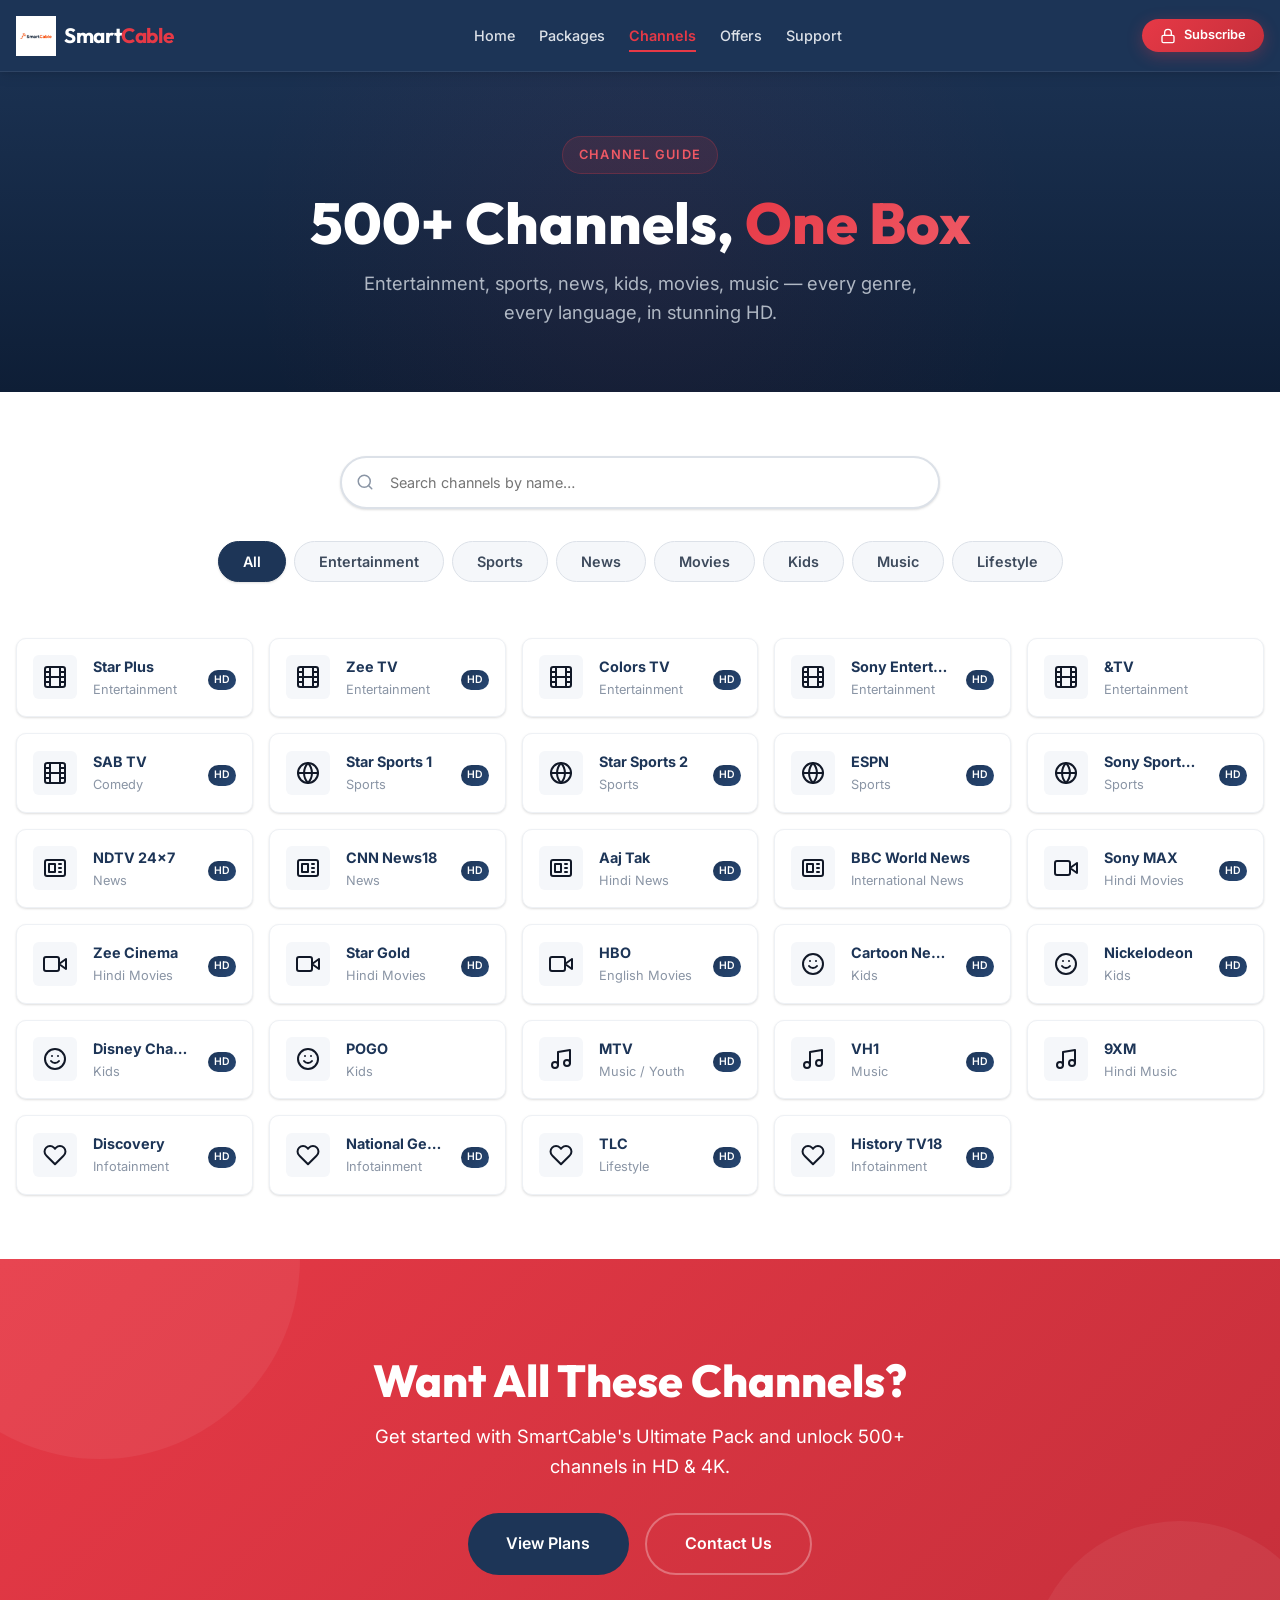
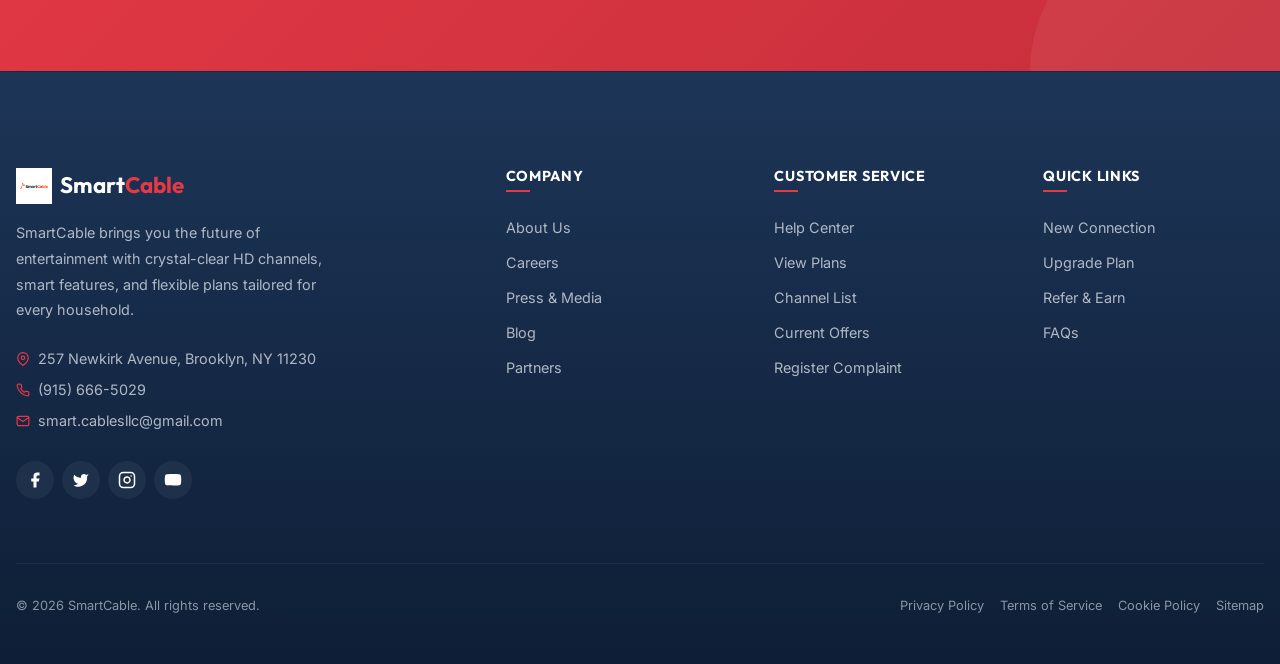
==== commit 656e734e: "Eradicate all codebase emojis, replace with SVGs, and apply visual CSS card transitions" ====
--- a/channels.html
+++ b/channels.html
@@ -60,7 +60,9 @@
 
           <!-- Entertainment -->
           <div class="channel-card animate-on-scroll" data-category="entertainment" data-channel-name="Star Plus">
-            <div class="channel-card__icon">⭐</div>
+            <div class="channel-card__icon">
+              <svg width="24" height="24" viewBox="0 0 24 24" fill="none" stroke="currentColor" stroke-width="2" stroke-linecap="round" stroke-linejoin="round" class="channel-card__icon-svg"><rect x="2" y="2" width="20" height="20" rx="2.18" ry="2.18"></rect><line x1="7" y1="2" x2="7" y2="22"></line><line x1="17" y1="2" x2="17" y2="22"></line><line x1="2" y1="12" x2="22" y2="12"></line><line x1="2" y1="7" x2="7" y2="7"></line><line x1="2" y1="17" x2="7" y2="17"></line><line x1="17" y1="17" x2="22" y2="17"></line><line x1="17" y1="7" x2="22" y2="7"></line></svg>
+            </div>
             <div class="channel-card__info">
               <div class="channel-card__name">Star Plus</div>
               <div class="channel-card__genre">Entertainment</div>
@@ -69,7 +71,9 @@
           </div>
 
           <div class="channel-card animate-on-scroll" data-category="entertainment" data-channel-name="Zee TV">
-            <div class="channel-card__icon">📺</div>
+            <div class="channel-card__icon">
+              <svg width="24" height="24" viewBox="0 0 24 24" fill="none" stroke="currentColor" stroke-width="2" stroke-linecap="round" stroke-linejoin="round" class="channel-card__icon-svg"><rect x="2" y="2" width="20" height="20" rx="2.18" ry="2.18"></rect><line x1="7" y1="2" x2="7" y2="22"></line><line x1="17" y1="2" x2="17" y2="22"></line><line x1="2" y1="12" x2="22" y2="12"></line><line x1="2" y1="7" x2="7" y2="7"></line><line x1="2" y1="17" x2="7" y2="17"></line><line x1="17" y1="17" x2="22" y2="17"></line><line x1="17" y1="7" x2="22" y2="7"></line></svg>
+            </div>
             <div class="channel-card__info">
               <div class="channel-card__name">Zee TV</div>
               <div class="channel-card__genre">Entertainment</div>
@@ -78,7 +82,9 @@
           </div>
 
           <div class="channel-card animate-on-scroll" data-category="entertainment" data-channel-name="Colors TV">
-            <div class="channel-card__icon">🎨</div>
+            <div class="channel-card__icon">
+              <svg width="24" height="24" viewBox="0 0 24 24" fill="none" stroke="currentColor" stroke-width="2" stroke-linecap="round" stroke-linejoin="round" class="channel-card__icon-svg"><rect x="2" y="2" width="20" height="20" rx="2.18" ry="2.18"></rect><line x1="7" y1="2" x2="7" y2="22"></line><line x1="17" y1="2" x2="17" y2="22"></line><line x1="2" y1="12" x2="22" y2="12"></line><line x1="2" y1="7" x2="7" y2="7"></line><line x1="2" y1="17" x2="7" y2="17"></line><line x1="17" y1="17" x2="22" y2="17"></line><line x1="17" y1="7" x2="22" y2="7"></line></svg>
+            </div>
             <div class="channel-card__info">
               <div class="channel-card__name">Colors TV</div>
               <div class="channel-card__genre">Entertainment</div>
@@ -87,7 +93,9 @@
           </div>
 
           <div class="channel-card animate-on-scroll" data-category="entertainment" data-channel-name="Sony Entertainment">
-            <div class="channel-card__icon">🎭</div>
+            <div class="channel-card__icon">
+              <svg width="24" height="24" viewBox="0 0 24 24" fill="none" stroke="currentColor" stroke-width="2" stroke-linecap="round" stroke-linejoin="round" class="channel-card__icon-svg"><rect x="2" y="2" width="20" height="20" rx="2.18" ry="2.18"></rect><line x1="7" y1="2" x2="7" y2="22"></line><line x1="17" y1="2" x2="17" y2="22"></line><line x1="2" y1="12" x2="22" y2="12"></line><line x1="2" y1="7" x2="7" y2="7"></line><line x1="2" y1="17" x2="7" y2="17"></line><line x1="17" y1="17" x2="22" y2="17"></line><line x1="17" y1="7" x2="22" y2="7"></line></svg>
+            </div>
             <div class="channel-card__info">
               <div class="channel-card__name">Sony Entertainment</div>
               <div class="channel-card__genre">Entertainment</div>
@@ -96,7 +104,9 @@
           </div>
 
           <div class="channel-card animate-on-scroll" data-category="entertainment" data-channel-name="&TV">
-            <div class="channel-card__icon">📡</div>
+            <div class="channel-card__icon">
+              <svg width="24" height="24" viewBox="0 0 24 24" fill="none" stroke="currentColor" stroke-width="2" stroke-linecap="round" stroke-linejoin="round" class="channel-card__icon-svg"><rect x="2" y="2" width="20" height="20" rx="2.18" ry="2.18"></rect><line x1="7" y1="2" x2="7" y2="22"></line><line x1="17" y1="2" x2="17" y2="22"></line><line x1="2" y1="12" x2="22" y2="12"></line><line x1="2" y1="7" x2="7" y2="7"></line><line x1="2" y1="17" x2="7" y2="17"></line><line x1="17" y1="17" x2="22" y2="17"></line><line x1="17" y1="7" x2="22" y2="7"></line></svg>
+            </div>
             <div class="channel-card__info">
               <div class="channel-card__name">&amp;TV</div>
               <div class="channel-card__genre">Entertainment</div>
@@ -105,7 +115,9 @@
           </div>
 
           <div class="channel-card animate-on-scroll" data-category="entertainment" data-channel-name="SAB TV">
-            <div class="channel-card__icon">😄</div>
+            <div class="channel-card__icon">
+              <svg width="24" height="24" viewBox="0 0 24 24" fill="none" stroke="currentColor" stroke-width="2" stroke-linecap="round" stroke-linejoin="round" class="channel-card__icon-svg"><rect x="2" y="2" width="20" height="20" rx="2.18" ry="2.18"></rect><line x1="7" y1="2" x2="7" y2="22"></line><line x1="17" y1="2" x2="17" y2="22"></line><line x1="2" y1="12" x2="22" y2="12"></line><line x1="2" y1="7" x2="7" y2="7"></line><line x1="2" y1="17" x2="7" y2="17"></line><line x1="17" y1="17" x2="22" y2="17"></line><line x1="17" y1="7" x2="22" y2="7"></line></svg>
+            </div>
             <div class="channel-card__info">
               <div class="channel-card__name">SAB TV</div>
               <div class="channel-card__genre">Comedy</div>
@@ -115,7 +127,9 @@
 
           <!-- Sports -->
           <div class="channel-card animate-on-scroll" data-category="sports" data-channel-name="Star Sports 1">
-            <div class="channel-card__icon">🏏</div>
+            <div class="channel-card__icon">
+              <svg width="24" height="24" viewBox="0 0 24 24" fill="none" stroke="currentColor" stroke-width="2" stroke-linecap="round" stroke-linejoin="round" class="channel-card__icon-svg"><circle cx="12" cy="12" r="10"></circle><line x1="2" y1="12" x2="22" y2="12"></line><path d="M12 2a15.3 15.3 0 0 1 4 10 15.3 15.3 0 0 1-4 10 15.3 15.3 0 0 1-4-10 15.3 15.3 0 0 1 4-10z"></path></svg>
+            </div>
             <div class="channel-card__info">
               <div class="channel-card__name">Star Sports 1</div>
               <div class="channel-card__genre">Sports</div>
@@ -124,7 +138,9 @@
           </div>
 
           <div class="channel-card animate-on-scroll" data-category="sports" data-channel-name="Star Sports 2">
-            <div class="channel-card__icon">⚽</div>
+            <div class="channel-card__icon">
+              <svg width="24" height="24" viewBox="0 0 24 24" fill="none" stroke="currentColor" stroke-width="2" stroke-linecap="round" stroke-linejoin="round" class="channel-card__icon-svg"><circle cx="12" cy="12" r="10"></circle><line x1="2" y1="12" x2="22" y2="12"></line><path d="M12 2a15.3 15.3 0 0 1 4 10 15.3 15.3 0 0 1-4 10 15.3 15.3 0 0 1-4-10 15.3 15.3 0 0 1 4-10z"></path></svg>
+            </div>
             <div class="channel-card__info">
               <div class="channel-card__name">Star Sports 2</div>
               <div class="channel-card__genre">Sports</div>
@@ -133,7 +149,9 @@
           </div>
 
           <div class="channel-card animate-on-scroll" data-category="sports" data-channel-name="ESPN">
-            <div class="channel-card__icon">🎾</div>
+            <div class="channel-card__icon">
+              <svg width="24" height="24" viewBox="0 0 24 24" fill="none" stroke="currentColor" stroke-width="2" stroke-linecap="round" stroke-linejoin="round" class="channel-card__icon-svg"><circle cx="12" cy="12" r="10"></circle><line x1="2" y1="12" x2="22" y2="12"></line><path d="M12 2a15.3 15.3 0 0 1 4 10 15.3 15.3 0 0 1-4 10 15.3 15.3 0 0 1-4-10 15.3 15.3 0 0 1 4-10z"></path></svg>
+            </div>
             <div class="channel-card__info">
               <div class="channel-card__name">ESPN</div>
               <div class="channel-card__genre">Sports</div>
@@ -142,7 +160,9 @@
           </div>
 
           <div class="channel-card animate-on-scroll" data-category="sports" data-channel-name="Sony Sports Ten 1">
-            <div class="channel-card__icon">🏀</div>
+            <div class="channel-card__icon">
+              <svg width="24" height="24" viewBox="0 0 24 24" fill="none" stroke="currentColor" stroke-width="2" stroke-linecap="round" stroke-linejoin="round" class="channel-card__icon-svg"><circle cx="12" cy="12" r="10"></circle><line x1="2" y1="12" x2="22" y2="12"></line><path d="M12 2a15.3 15.3 0 0 1 4 10 15.3 15.3 0 0 1-4 10 15.3 15.3 0 0 1-4-10 15.3 15.3 0 0 1 4-10z"></path></svg>
+            </div>
             <div class="channel-card__info">
               <div class="channel-card__name">Sony Sports Ten 1</div>
               <div class="channel-card__genre">Sports</div>
@@ -152,7 +172,9 @@
 
           <!-- News -->
           <div class="channel-card animate-on-scroll" data-category="news" data-channel-name="NDTV 24x7">
-            <div class="channel-card__icon">📰</div>
+            <div class="channel-card__icon">
+              <svg width="24" height="24" viewBox="0 0 24 24" fill="none" stroke="currentColor" stroke-width="2" stroke-linecap="round" stroke-linejoin="round" class="channel-card__icon-svg"><path d="M4 4h16c1.1 0 2 .9 2 2v12c0 1.1-.9 2-2 2H4c-1.1 0-2-.9-2-2V6c0-1.1.9-2 2-2z"></path><path d="M16 8h2"></path><path d="M16 12h2"></path><path d="M16 16h2"></path><path d="M6 8h6v8H6z"></path></svg>
+            </div>
             <div class="channel-card__info">
               <div class="channel-card__name">NDTV 24x7</div>
               <div class="channel-card__genre">News</div>
@@ -161,7 +183,9 @@
           </div>
 
           <div class="channel-card animate-on-scroll" data-category="news" data-channel-name="CNN News18">
-            <div class="channel-card__icon">🌍</div>
+            <div class="channel-card__icon">
+              <svg width="24" height="24" viewBox="0 0 24 24" fill="none" stroke="currentColor" stroke-width="2" stroke-linecap="round" stroke-linejoin="round" class="channel-card__icon-svg"><path d="M4 4h16c1.1 0 2 .9 2 2v12c0 1.1-.9 2-2 2H4c-1.1 0-2-.9-2-2V6c0-1.1.9-2 2-2z"></path><path d="M16 8h2"></path><path d="M16 12h2"></path><path d="M16 16h2"></path><path d="M6 8h6v8H6z"></path></svg>
+            </div>
             <div class="channel-card__info">
               <div class="channel-card__name">CNN News18</div>
               <div class="channel-card__genre">News</div>
@@ -170,7 +194,9 @@
           </div>
 
           <div class="channel-card animate-on-scroll" data-category="news" data-channel-name="Aaj Tak">
-            <div class="channel-card__icon">📢</div>
+            <div class="channel-card__icon">
+              <svg width="24" height="24" viewBox="0 0 24 24" fill="none" stroke="currentColor" stroke-width="2" stroke-linecap="round" stroke-linejoin="round" class="channel-card__icon-svg"><path d="M4 4h16c1.1 0 2 .9 2 2v12c0 1.1-.9 2-2 2H4c-1.1 0-2-.9-2-2V6c0-1.1.9-2 2-2z"></path><path d="M16 8h2"></path><path d="M16 12h2"></path><path d="M16 16h2"></path><path d="M6 8h6v8H6z"></path></svg>
+            </div>
             <div class="channel-card__info">
               <div class="channel-card__name">Aaj Tak</div>
               <div class="channel-card__genre">Hindi News</div>
@@ -179,7 +205,9 @@
           </div>
 
           <div class="channel-card animate-on-scroll" data-category="news" data-channel-name="BBC World News">
-            <div class="channel-card__icon">🌐</div>
+            <div class="channel-card__icon">
+              <svg width="24" height="24" viewBox="0 0 24 24" fill="none" stroke="currentColor" stroke-width="2" stroke-linecap="round" stroke-linejoin="round" class="channel-card__icon-svg"><path d="M4 4h16c1.1 0 2 .9 2 2v12c0 1.1-.9 2-2 2H4c-1.1 0-2-.9-2-2V6c0-1.1.9-2 2-2z"></path><path d="M16 8h2"></path><path d="M16 12h2"></path><path d="M16 16h2"></path><path d="M6 8h6v8H6z"></path></svg>
+            </div>
             <div class="channel-card__info">
               <div class="channel-card__name">BBC World News</div>
               <div class="channel-card__genre">International News</div>
@@ -189,7 +217,9 @@
 
           <!-- Movies -->
           <div class="channel-card animate-on-scroll" data-category="movies" data-channel-name="Sony MAX">
-            <div class="channel-card__icon">🎬</div>
+            <div class="channel-card__icon">
+              <svg width="24" height="24" viewBox="0 0 24 24" fill="none" stroke="currentColor" stroke-width="2" stroke-linecap="round" stroke-linejoin="round" class="channel-card__icon-svg"><polygon points="23 7 16 12 23 17 23 7"></polygon><rect x="1" y="5" width="15" height="14" rx="2" ry="2"></rect></svg>
+            </div>
             <div class="channel-card__info">
               <div class="channel-card__name">Sony MAX</div>
               <div class="channel-card__genre">Hindi Movies</div>
@@ -198,7 +228,9 @@
           </div>
 
           <div class="channel-card animate-on-scroll" data-category="movies" data-channel-name="Zee Cinema">
-            <div class="channel-card__icon">🎥</div>
+            <div class="channel-card__icon">
+              <svg width="24" height="24" viewBox="0 0 24 24" fill="none" stroke="currentColor" stroke-width="2" stroke-linecap="round" stroke-linejoin="round" class="channel-card__icon-svg"><polygon points="23 7 16 12 23 17 23 7"></polygon><rect x="1" y="5" width="15" height="14" rx="2" ry="2"></rect></svg>
+            </div>
             <div class="channel-card__info">
               <div class="channel-card__name">Zee Cinema</div>
               <div class="channel-card__genre">Hindi Movies</div>
@@ -207,7 +239,9 @@
           </div>
 
           <div class="channel-card animate-on-scroll" data-category="movies" data-channel-name="Star Gold">
-            <div class="channel-card__icon">🌟</div>
+            <div class="channel-card__icon">
+              <svg width="24" height="24" viewBox="0 0 24 24" fill="none" stroke="currentColor" stroke-width="2" stroke-linecap="round" stroke-linejoin="round" class="channel-card__icon-svg"><polygon points="23 7 16 12 23 17 23 7"></polygon><rect x="1" y="5" width="15" height="14" rx="2" ry="2"></rect></svg>
+            </div>
             <div class="channel-card__info">
               <div class="channel-card__name">Star Gold</div>
               <div class="channel-card__genre">Hindi Movies</div>
@@ -216,7 +250,9 @@
           </div>
 
           <div class="channel-card animate-on-scroll" data-category="movies" data-channel-name="HBO">
-            <div class="channel-card__icon">🎞️</div>
+            <div class="channel-card__icon">
+              <svg width="24" height="24" viewBox="0 0 24 24" fill="none" stroke="currentColor" stroke-width="2" stroke-linecap="round" stroke-linejoin="round" class="channel-card__icon-svg"><polygon points="23 7 16 12 23 17 23 7"></polygon><rect x="1" y="5" width="15" height="14" rx="2" ry="2"></rect></svg>
+            </div>
             <div class="channel-card__info">
               <div class="channel-card__name">HBO</div>
               <div class="channel-card__genre">English Movies</div>
@@ -226,7 +262,9 @@
 
           <!-- Kids -->
           <div class="channel-card animate-on-scroll" data-category="kids" data-channel-name="Cartoon Network">
-            <div class="channel-card__icon">🦸</div>
+            <div class="channel-card__icon">
+              <svg width="24" height="24" viewBox="0 0 24 24" fill="none" stroke="currentColor" stroke-width="2" stroke-linecap="round" stroke-linejoin="round" class="channel-card__icon-svg"><path d="M12 22a10 10 0 1 0 0-20 10 10 0 0 0 0 20z"></path><path d="M8 14s1.5 2 4 2 4-2 4-2"></path><line x1="9" y1="9" x2="9.01" y2="9"></line><line x1="15" y1="9" x2="15.01" y2="9"></line></svg>
+            </div>
             <div class="channel-card__info">
               <div class="channel-card__name">Cartoon Network</div>
               <div class="channel-card__genre">Kids</div>
@@ -235,7 +273,9 @@
           </div>
 
           <div class="channel-card animate-on-scroll" data-category="kids" data-channel-name="Nickelodeon">
-            <div class="channel-card__icon">🧽</div>
+            <div class="channel-card__icon">
+              <svg width="24" height="24" viewBox="0 0 24 24" fill="none" stroke="currentColor" stroke-width="2" stroke-linecap="round" stroke-linejoin="round" class="channel-card__icon-svg"><path d="M12 22a10 10 0 1 0 0-20 10 10 0 0 0 0 20z"></path><path d="M8 14s1.5 2 4 2 4-2 4-2"></path><line x1="9" y1="9" x2="9.01" y2="9"></line><line x1="15" y1="9" x2="15.01" y2="9"></line></svg>
+            </div>
             <div class="channel-card__info">
               <div class="channel-card__name">Nickelodeon</div>
               <div class="channel-card__genre">Kids</div>
@@ -244,7 +284,9 @@
           </div>
 
           <div class="channel-card animate-on-scroll" data-category="kids" data-channel-name="Disney Channel">
-            <div class="channel-card__icon">🏰</div>
+            <div class="channel-card__icon">
+              <svg width="24" height="24" viewBox="0 0 24 24" fill="none" stroke="currentColor" stroke-width="2" stroke-linecap="round" stroke-linejoin="round" class="channel-card__icon-svg"><path d="M12 22a10 10 0 1 0 0-20 10 10 0 0 0 0 20z"></path><path d="M8 14s1.5 2 4 2 4-2 4-2"></path><line x1="9" y1="9" x2="9.01" y2="9"></line><line x1="15" y1="9" x2="15.01" y2="9"></line></svg>
+            </div>
             <div class="channel-card__info">
               <div class="channel-card__name">Disney Channel</div>
               <div class="channel-card__genre">Kids</div>
@@ -253,7 +295,9 @@
           </div>
 
           <div class="channel-card animate-on-scroll" data-category="kids" data-channel-name="POGO">
-            <div class="channel-card__icon">🎪</div>
+            <div class="channel-card__icon">
+              <svg width="24" height="24" viewBox="0 0 24 24" fill="none" stroke="currentColor" stroke-width="2" stroke-linecap="round" stroke-linejoin="round" class="channel-card__icon-svg"><path d="M12 22a10 10 0 1 0 0-20 10 10 0 0 0 0 20z"></path><path d="M8 14s1.5 2 4 2 4-2 4-2"></path><line x1="9" y1="9" x2="9.01" y2="9"></line><line x1="15" y1="9" x2="15.01" y2="9"></line></svg>
+            </div>
             <div class="channel-card__info">
               <div class="channel-card__name">POGO</div>
               <div class="channel-card__genre">Kids</div>
@@ -263,7 +307,9 @@
 
           <!-- Music -->
           <div class="channel-card animate-on-scroll" data-category="music" data-channel-name="MTV">
-            <div class="channel-card__icon">🎵</div>
+            <div class="channel-card__icon">
+              <svg width="24" height="24" viewBox="0 0 24 24" fill="none" stroke="currentColor" stroke-width="2" stroke-linecap="round" stroke-linejoin="round" class="channel-card__icon-svg"><path d="M9 18V5l12-2v13"></path><circle cx="6" cy="18" r="3"></circle><circle cx="18" cy="16" r="3"></circle></svg>
+            </div>
             <div class="channel-card__info">
               <div class="channel-card__name">MTV</div>
               <div class="channel-card__genre">Music / Youth</div>
@@ -272,7 +318,9 @@
           </div>
 
           <div class="channel-card animate-on-scroll" data-category="music" data-channel-name="VH1">
-            <div class="channel-card__icon">🎶</div>
+            <div class="channel-card__icon">
+              <svg width="24" height="24" viewBox="0 0 24 24" fill="none" stroke="currentColor" stroke-width="2" stroke-linecap="round" stroke-linejoin="round" class="channel-card__icon-svg"><path d="M9 18V5l12-2v13"></path><circle cx="6" cy="18" r="3"></circle><circle cx="18" cy="16" r="3"></circle></svg>
+            </div>
             <div class="channel-card__info">
               <div class="channel-card__name">VH1</div>
               <div class="channel-card__genre">Music</div>
@@ -281,7 +329,9 @@
           </div>
 
           <div class="channel-card animate-on-scroll" data-category="music" data-channel-name="9XM">
-            <div class="channel-card__icon">🎤</div>
+            <div class="channel-card__icon">
+              <svg width="24" height="24" viewBox="0 0 24 24" fill="none" stroke="currentColor" stroke-width="2" stroke-linecap="round" stroke-linejoin="round" class="channel-card__icon-svg"><path d="M9 18V5l12-2v13"></path><circle cx="6" cy="18" r="3"></circle><circle cx="18" cy="16" r="3"></circle></svg>
+            </div>
             <div class="channel-card__info">
               <div class="channel-card__name">9XM</div>
               <div class="channel-card__genre">Hindi Music</div>
@@ -291,7 +341,9 @@
 
           <!-- Lifestyle -->
           <div class="channel-card animate-on-scroll" data-category="lifestyle" data-channel-name="Discovery">
-            <div class="channel-card__icon">🔬</div>
+            <div class="channel-card__icon">
+              <svg width="24" height="24" viewBox="0 0 24 24" fill="none" stroke="currentColor" stroke-width="2" stroke-linecap="round" stroke-linejoin="round" class="channel-card__icon-svg"><path d="M20.84 4.61a5.5 5.5 0 0 0-7.78 0L12 5.67l-1.06-1.06a5.5 5.5 0 0 0-7.78 7.78l1.06 1.06L12 21.23l7.78-7.78 1.06-1.06a5.5 5.5 0 0 0 0-7.78z"></path></svg>
+            </div>
             <div class="channel-card__info">
               <div class="channel-card__name">Discovery</div>
               <div class="channel-card__genre">Infotainment</div>
@@ -300,7 +352,9 @@
           </div>
 
           <div class="channel-card animate-on-scroll" data-category="lifestyle" data-channel-name="National Geographic">
-            <div class="channel-card__icon">🦁</div>
+            <div class="channel-card__icon">
+              <svg width="24" height="24" viewBox="0 0 24 24" fill="none" stroke="currentColor" stroke-width="2" stroke-linecap="round" stroke-linejoin="round" class="channel-card__icon-svg"><path d="M20.84 4.61a5.5 5.5 0 0 0-7.78 0L12 5.67l-1.06-1.06a5.5 5.5 0 0 0-7.78 7.78l1.06 1.06L12 21.23l7.78-7.78 1.06-1.06a5.5 5.5 0 0 0 0-7.78z"></path></svg>
+            </div>
             <div class="channel-card__info">
               <div class="channel-card__name">National Geographic</div>
               <div class="channel-card__genre">Infotainment</div>
@@ -309,7 +363,9 @@
           </div>
 
           <div class="channel-card animate-on-scroll" data-category="lifestyle" data-channel-name="TLC">
-            <div class="channel-card__icon">👗</div>
+            <div class="channel-card__icon">
+              <svg width="24" height="24" viewBox="0 0 24 24" fill="none" stroke="currentColor" stroke-width="2" stroke-linecap="round" stroke-linejoin="round" class="channel-card__icon-svg"><path d="M20.84 4.61a5.5 5.5 0 0 0-7.78 0L12 5.67l-1.06-1.06a5.5 5.5 0 0 0-7.78 7.78l1.06 1.06L12 21.23l7.78-7.78 1.06-1.06a5.5 5.5 0 0 0 0-7.78z"></path></svg>
+            </div>
             <div class="channel-card__info">
               <div class="channel-card__name">TLC</div>
               <div class="channel-card__genre">Lifestyle</div>
@@ -318,7 +374,9 @@
           </div>
 
           <div class="channel-card animate-on-scroll" data-category="lifestyle" data-channel-name="History TV18">
-            <div class="channel-card__icon">🏛️</div>
+            <div class="channel-card__icon">
+              <svg width="24" height="24" viewBox="0 0 24 24" fill="none" stroke="currentColor" stroke-width="2" stroke-linecap="round" stroke-linejoin="round" class="channel-card__icon-svg"><path d="M20.84 4.61a5.5 5.5 0 0 0-7.78 0L12 5.67l-1.06-1.06a5.5 5.5 0 0 0-7.78 7.78l1.06 1.06L12 21.23l7.78-7.78 1.06-1.06a5.5 5.5 0 0 0 0-7.78z"></path></svg>
+            </div>
             <div class="channel-card__info">
               <div class="channel-card__name">History TV18</div>
               <div class="channel-card__genre">Infotainment</div>
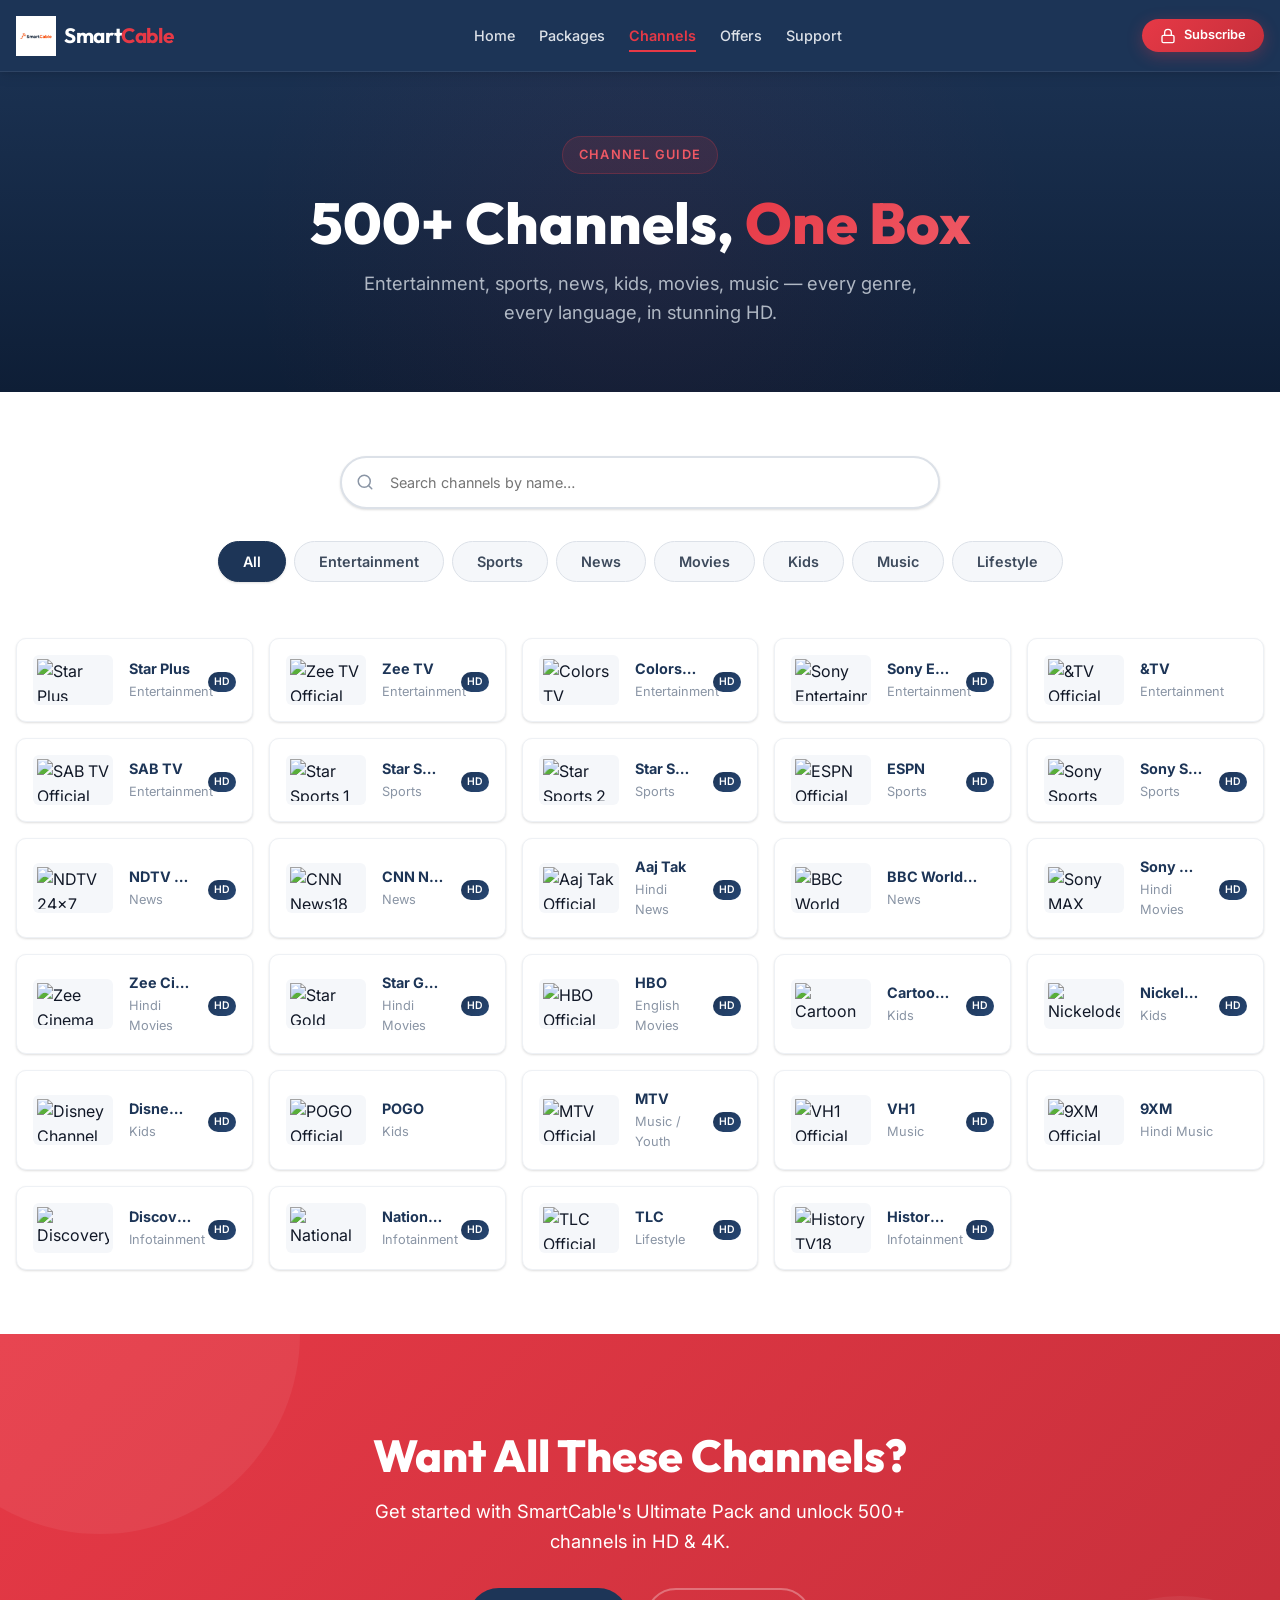
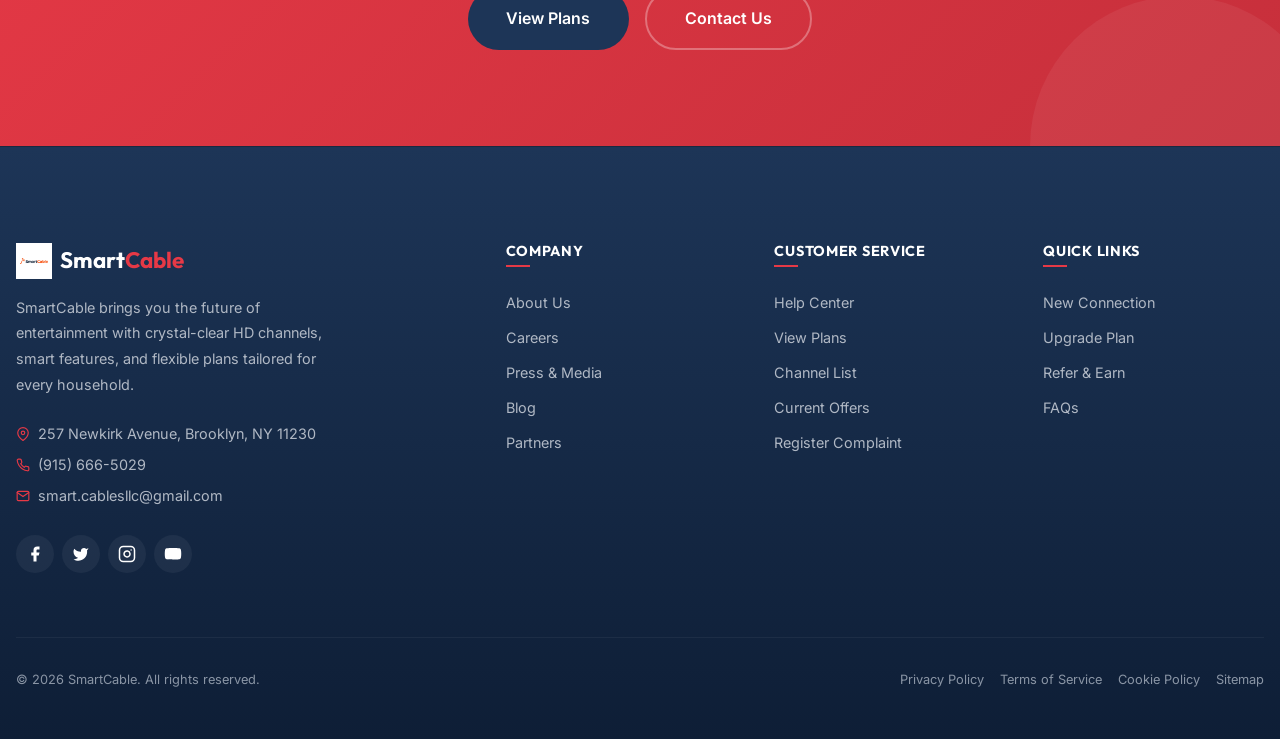
==== commit 1f4c5f34: "feat: complete static build with responsive UI and Web3Forms" ====
--- a/channels.html
+++ b/channels.html
@@ -55,13 +55,13 @@
           <button class="filter-tab" data-filter="lifestyle" id="ch-filter-lifestyle">Lifestyle</button>
         </div>
 
-        <!-- Channel Grid -->
+        <!-- PRODUCTION WARNING: Hotlinked Wikimedia CDN logos below must be downloaded and swapped to local relative paths (e.g. images/channels/) before final production launch. -->
         <div class="channel-grid" id="channel-grid">
 
           <!-- Entertainment -->
           <div class="channel-card animate-on-scroll" data-category="entertainment" data-channel-name="Star Plus">
             <div class="channel-card__icon">
-              <svg width="24" height="24" viewBox="0 0 24 24" fill="none" stroke="currentColor" stroke-width="2" stroke-linecap="round" stroke-linejoin="round" class="channel-card__icon-svg"><rect x="2" y="2" width="20" height="20" rx="2.18" ry="2.18"></rect><line x1="7" y1="2" x2="7" y2="22"></line><line x1="17" y1="2" x2="17" y2="22"></line><line x1="2" y1="12" x2="22" y2="12"></line><line x1="2" y1="7" x2="7" y2="7"></line><line x1="2" y1="17" x2="7" y2="17"></line><line x1="17" y1="17" x2="22" y2="17"></line><line x1="17" y1="7" x2="22" y2="7"></line></svg>
+              <img src="https://upload.wikimedia.org/wikipedia/en/d/d7/StarPlus_Logo.png" alt="Star Plus Official Logo" class="channel-logo" loading="lazy" width="80" height="50">
             </div>
             <div class="channel-card__info">
               <div class="channel-card__name">Star Plus</div>
@@ -72,7 +72,7 @@
 
           <div class="channel-card animate-on-scroll" data-category="entertainment" data-channel-name="Zee TV">
             <div class="channel-card__icon">
-              <svg width="24" height="24" viewBox="0 0 24 24" fill="none" stroke="currentColor" stroke-width="2" stroke-linecap="round" stroke-linejoin="round" class="channel-card__icon-svg"><rect x="2" y="2" width="20" height="20" rx="2.18" ry="2.18"></rect><line x1="7" y1="2" x2="7" y2="22"></line><line x1="17" y1="2" x2="17" y2="22"></line><line x1="2" y1="12" x2="22" y2="12"></line><line x1="2" y1="7" x2="7" y2="7"></line><line x1="2" y1="17" x2="7" y2="17"></line><line x1="17" y1="17" x2="22" y2="17"></line><line x1="17" y1="7" x2="22" y2="7"></line></svg>
+              <img src="https://upload.wikimedia.org/wikipedia/commons/thumb/9/95/Zee_TV_2025.svg/250px-Zee_TV_2025.svg.png" alt="Zee TV Official Logo" class="channel-logo" loading="lazy" width="80" height="50">
             </div>
             <div class="channel-card__info">
               <div class="channel-card__name">Zee TV</div>
@@ -83,7 +83,7 @@
 
           <div class="channel-card animate-on-scroll" data-category="entertainment" data-channel-name="Colors TV">
             <div class="channel-card__icon">
-              <svg width="24" height="24" viewBox="0 0 24 24" fill="none" stroke="currentColor" stroke-width="2" stroke-linecap="round" stroke-linejoin="round" class="channel-card__icon-svg"><rect x="2" y="2" width="20" height="20" rx="2.18" ry="2.18"></rect><line x1="7" y1="2" x2="7" y2="22"></line><line x1="17" y1="2" x2="17" y2="22"></line><line x1="2" y1="12" x2="22" y2="12"></line><line x1="2" y1="7" x2="7" y2="7"></line><line x1="2" y1="17" x2="7" y2="17"></line><line x1="17" y1="17" x2="22" y2="17"></line><line x1="17" y1="7" x2="22" y2="7"></line></svg>
+              <img src="https://upload.wikimedia.org/wikipedia/commons/thumb/1/19/Colors_TV_logo.svg/250px-Colors_TV_logo.svg.png" alt="Colors TV Official Logo" class="channel-logo" loading="lazy" width="80" height="50">
             </div>
             <div class="channel-card__info">
               <div class="channel-card__name">Colors TV</div>
@@ -94,7 +94,7 @@
 
           <div class="channel-card animate-on-scroll" data-category="entertainment" data-channel-name="Sony Entertainment">
             <div class="channel-card__icon">
-              <svg width="24" height="24" viewBox="0 0 24 24" fill="none" stroke="currentColor" stroke-width="2" stroke-linecap="round" stroke-linejoin="round" class="channel-card__icon-svg"><rect x="2" y="2" width="20" height="20" rx="2.18" ry="2.18"></rect><line x1="7" y1="2" x2="7" y2="22"></line><line x1="17" y1="2" x2="17" y2="22"></line><line x1="2" y1="12" x2="22" y2="12"></line><line x1="2" y1="7" x2="7" y2="7"></line><line x1="2" y1="17" x2="7" y2="17"></line><line x1="17" y1="17" x2="22" y2="17"></line><line x1="17" y1="7" x2="22" y2="7"></line></svg>
+              <img src="https://upload.wikimedia.org/wikipedia/en/thumb/d/de/Sony_TV_new.png/250px-Sony_TV_new.png" alt="Sony Entertainment Official Logo" class="channel-logo" loading="lazy" width="80" height="50">
             </div>
             <div class="channel-card__info">
               <div class="channel-card__name">Sony Entertainment</div>
@@ -105,7 +105,7 @@
 
           <div class="channel-card animate-on-scroll" data-category="entertainment" data-channel-name="&TV">
             <div class="channel-card__icon">
-              <svg width="24" height="24" viewBox="0 0 24 24" fill="none" stroke="currentColor" stroke-width="2" stroke-linecap="round" stroke-linejoin="round" class="channel-card__icon-svg"><rect x="2" y="2" width="20" height="20" rx="2.18" ry="2.18"></rect><line x1="7" y1="2" x2="7" y2="22"></line><line x1="17" y1="2" x2="17" y2="22"></line><line x1="2" y1="12" x2="22" y2="12"></line><line x1="2" y1="7" x2="7" y2="7"></line><line x1="2" y1="17" x2="7" y2="17"></line><line x1="17" y1="17" x2="22" y2="17"></line><line x1="17" y1="7" x2="22" y2="7"></line></svg>
+              <img src="https://upload.wikimedia.org/wikipedia/commons/thumb/3/33/%26TV_2025.svg/330px-%26TV_2025.svg.png" alt="&TV Official Logo" class="channel-logo" loading="lazy" width="80" height="50">
             </div>
             <div class="channel-card__info">
               <div class="channel-card__name">&amp;TV</div>
@@ -116,11 +116,11 @@
 
           <div class="channel-card animate-on-scroll" data-category="entertainment" data-channel-name="SAB TV">
             <div class="channel-card__icon">
-              <svg width="24" height="24" viewBox="0 0 24 24" fill="none" stroke="currentColor" stroke-width="2" stroke-linecap="round" stroke-linejoin="round" class="channel-card__icon-svg"><rect x="2" y="2" width="20" height="20" rx="2.18" ry="2.18"></rect><line x1="7" y1="2" x2="7" y2="22"></line><line x1="17" y1="2" x2="17" y2="22"></line><line x1="2" y1="12" x2="22" y2="12"></line><line x1="2" y1="7" x2="7" y2="7"></line><line x1="2" y1="17" x2="7" y2="17"></line><line x1="17" y1="17" x2="22" y2="17"></line><line x1="17" y1="7" x2="22" y2="7"></line></svg>
+              <img src="https://upload.wikimedia.org/wikipedia/commons/thumb/e/e8/SONY_SAB_SD_Logo_2022.png/250px-SONY_SAB_SD_Logo_2022.png" alt="SAB TV Official Logo" class="channel-logo" loading="lazy" width="80" height="50">
             </div>
             <div class="channel-card__info">
               <div class="channel-card__name">SAB TV</div>
-              <div class="channel-card__genre">Comedy</div>
+              <div class="channel-card__genre">Entertainment</div>
             </div>
             <div class="channel-card__badges"><span class="badge badge--hd">HD</span></div>
           </div>
@@ -128,7 +128,7 @@
           <!-- Sports -->
           <div class="channel-card animate-on-scroll" data-category="sports" data-channel-name="Star Sports 1">
             <div class="channel-card__icon">
-              <svg width="24" height="24" viewBox="0 0 24 24" fill="none" stroke="currentColor" stroke-width="2" stroke-linecap="round" stroke-linejoin="round" class="channel-card__icon-svg"><circle cx="12" cy="12" r="10"></circle><line x1="2" y1="12" x2="22" y2="12"></line><path d="M12 2a15.3 15.3 0 0 1 4 10 15.3 15.3 0 0 1-4 10 15.3 15.3 0 0 1-4-10 15.3 15.3 0 0 1 4-10z"></path></svg>
+              <img src="https://upload.wikimedia.org/wikipedia/en/thumb/2/22/Star_Sports_Network_logo.png/250px-Star_Sports_Network_logo.png" alt="Star Sports 1 Official Logo" class="channel-logo" loading="lazy" width="80" height="50">
             </div>
             <div class="channel-card__info">
               <div class="channel-card__name">Star Sports 1</div>
@@ -139,7 +139,7 @@
 
           <div class="channel-card animate-on-scroll" data-category="sports" data-channel-name="Star Sports 2">
             <div class="channel-card__icon">
-              <svg width="24" height="24" viewBox="0 0 24 24" fill="none" stroke="currentColor" stroke-width="2" stroke-linecap="round" stroke-linejoin="round" class="channel-card__icon-svg"><circle cx="12" cy="12" r="10"></circle><line x1="2" y1="12" x2="22" y2="12"></line><path d="M12 2a15.3 15.3 0 0 1 4 10 15.3 15.3 0 0 1-4 10 15.3 15.3 0 0 1-4-10 15.3 15.3 0 0 1 4-10z"></path></svg>
+              <img src="https://upload.wikimedia.org/wikipedia/en/thumb/2/22/Star_Sports_Network_logo.png/250px-Star_Sports_Network_logo.png" alt="Star Sports 2 Official Logo" class="channel-logo" loading="lazy" width="80" height="50">
             </div>
             <div class="channel-card__info">
               <div class="channel-card__name">Star Sports 2</div>
@@ -150,7 +150,7 @@
 
           <div class="channel-card animate-on-scroll" data-category="sports" data-channel-name="ESPN">
             <div class="channel-card__icon">
-              <svg width="24" height="24" viewBox="0 0 24 24" fill="none" stroke="currentColor" stroke-width="2" stroke-linecap="round" stroke-linejoin="round" class="channel-card__icon-svg"><circle cx="12" cy="12" r="10"></circle><line x1="2" y1="12" x2="22" y2="12"></line><path d="M12 2a15.3 15.3 0 0 1 4 10 15.3 15.3 0 0 1-4 10 15.3 15.3 0 0 1-4-10 15.3 15.3 0 0 1 4-10z"></path></svg>
+              <img src="https://upload.wikimedia.org/wikipedia/commons/thumb/2/2f/ESPN_wordmark.svg/250px-ESPN_wordmark.svg.png" alt="ESPN Official Logo" class="channel-logo" loading="lazy" width="80" height="50">
             </div>
             <div class="channel-card__info">
               <div class="channel-card__name">ESPN</div>
@@ -159,12 +159,12 @@
             <div class="channel-card__badges"><span class="badge badge--hd">HD</span></div>
           </div>
 
-          <div class="channel-card animate-on-scroll" data-category="sports" data-channel-name="Sony Sports Ten 1">
-            <div class="channel-card__icon">
-              <svg width="24" height="24" viewBox="0 0 24 24" fill="none" stroke="currentColor" stroke-width="2" stroke-linecap="round" stroke-linejoin="round" class="channel-card__icon-svg"><circle cx="12" cy="12" r="10"></circle><line x1="2" y1="12" x2="22" y2="12"></line><path d="M12 2a15.3 15.3 0 0 1 4 10 15.3 15.3 0 0 1-4 10 15.3 15.3 0 0 1-4-10 15.3 15.3 0 0 1 4-10z"></path></svg>
-            </div>
-            <div class="channel-card__info">
-              <div class="channel-card__name">Sony Sports Ten 1</div>
+          <div class="channel-card animate-on-scroll" data-category="sports" data-channel-name="Sony Sports">
+            <div class="channel-card__icon">
+              <img src="https://upload.wikimedia.org/wikipedia/en/thumb/c/cd/Sony_Sports_Network.svg/250px-Sony_Sports_Network.svg.png" alt="Sony Sports Official Logo" class="channel-logo" loading="lazy" width="80" height="50">
+            </div>
+            <div class="channel-card__info">
+              <div class="channel-card__name">Sony Sports</div>
               <div class="channel-card__genre">Sports</div>
             </div>
             <div class="channel-card__badges"><span class="badge badge--hd">HD</span></div>
@@ -173,7 +173,7 @@
           <!-- News -->
           <div class="channel-card animate-on-scroll" data-category="news" data-channel-name="NDTV 24x7">
             <div class="channel-card__icon">
-              <svg width="24" height="24" viewBox="0 0 24 24" fill="none" stroke="currentColor" stroke-width="2" stroke-linecap="round" stroke-linejoin="round" class="channel-card__icon-svg"><path d="M4 4h16c1.1 0 2 .9 2 2v12c0 1.1-.9 2-2 2H4c-1.1 0-2-.9-2-2V6c0-1.1.9-2 2-2z"></path><path d="M16 8h2"></path><path d="M16 12h2"></path><path d="M16 16h2"></path><path d="M6 8h6v8H6z"></path></svg>
+              <img src="https://upload.wikimedia.org/wikipedia/commons/thumb/c/c6/NDTV_247.svg/250px-NDTV_247.svg.png" alt="NDTV 24x7 Official Logo" class="channel-logo" loading="lazy" width="80" height="50">
             </div>
             <div class="channel-card__info">
               <div class="channel-card__name">NDTV 24x7</div>
@@ -184,7 +184,7 @@
 
           <div class="channel-card animate-on-scroll" data-category="news" data-channel-name="CNN News18">
             <div class="channel-card__icon">
-              <svg width="24" height="24" viewBox="0 0 24 24" fill="none" stroke="currentColor" stroke-width="2" stroke-linecap="round" stroke-linejoin="round" class="channel-card__icon-svg"><path d="M4 4h16c1.1 0 2 .9 2 2v12c0 1.1-.9 2-2 2H4c-1.1 0-2-.9-2-2V6c0-1.1.9-2 2-2z"></path><path d="M16 8h2"></path><path d="M16 12h2"></path><path d="M16 16h2"></path><path d="M6 8h6v8H6z"></path></svg>
+              <img src="https://upload.wikimedia.org/wikipedia/en/thumb/a/ae/CNN-News18.svg/330px-CNN-News18.svg.png" alt="CNN News18 Official Logo" class="channel-logo" loading="lazy" width="80" height="50">
             </div>
             <div class="channel-card__info">
               <div class="channel-card__name">CNN News18</div>
@@ -195,7 +195,7 @@
 
           <div class="channel-card animate-on-scroll" data-category="news" data-channel-name="Aaj Tak">
             <div class="channel-card__icon">
-              <svg width="24" height="24" viewBox="0 0 24 24" fill="none" stroke="currentColor" stroke-width="2" stroke-linecap="round" stroke-linejoin="round" class="channel-card__icon-svg"><path d="M4 4h16c1.1 0 2 .9 2 2v12c0 1.1-.9 2-2 2H4c-1.1 0-2-.9-2-2V6c0-1.1.9-2 2-2z"></path><path d="M16 8h2"></path><path d="M16 12h2"></path><path d="M16 16h2"></path><path d="M6 8h6v8H6z"></path></svg>
+              <img src="https://upload.wikimedia.org/wikipedia/en/thumb/7/77/Aaj_Tak_logo.svg/250px-Aaj_Tak_logo.svg.png" alt="Aaj Tak Official Logo" class="channel-logo" loading="lazy" width="80" height="50">
             </div>
             <div class="channel-card__info">
               <div class="channel-card__name">Aaj Tak</div>
@@ -206,11 +206,11 @@
 
           <div class="channel-card animate-on-scroll" data-category="news" data-channel-name="BBC World News">
             <div class="channel-card__icon">
-              <svg width="24" height="24" viewBox="0 0 24 24" fill="none" stroke="currentColor" stroke-width="2" stroke-linecap="round" stroke-linejoin="round" class="channel-card__icon-svg"><path d="M4 4h16c1.1 0 2 .9 2 2v12c0 1.1-.9 2-2 2H4c-1.1 0-2-.9-2-2V6c0-1.1.9-2 2-2z"></path><path d="M16 8h2"></path><path d="M16 12h2"></path><path d="M16 16h2"></path><path d="M6 8h6v8H6z"></path></svg>
+              <img src="https://upload.wikimedia.org/wikipedia/commons/thumb/a/a2/BBC_News_2022_%28Alt%29.svg/250px-BBC_News_2022_%28Alt%29.svg.png" alt="BBC World News Official Logo" class="channel-logo" loading="lazy" width="80" height="50">
             </div>
             <div class="channel-card__info">
               <div class="channel-card__name">BBC World News</div>
-              <div class="channel-card__genre">International News</div>
+              <div class="channel-card__genre">News</div>
             </div>
             <div class="channel-card__badges"></div>
           </div>
@@ -218,7 +218,7 @@
           <!-- Movies -->
           <div class="channel-card animate-on-scroll" data-category="movies" data-channel-name="Sony MAX">
             <div class="channel-card__icon">
-              <svg width="24" height="24" viewBox="0 0 24 24" fill="none" stroke="currentColor" stroke-width="2" stroke-linecap="round" stroke-linejoin="round" class="channel-card__icon-svg"><polygon points="23 7 16 12 23 17 23 7"></polygon><rect x="1" y="5" width="15" height="14" rx="2" ry="2"></rect></svg>
+              <img src="https://upload.wikimedia.org/wikipedia/commons/thumb/6/60/SONY_MAX_Logo_2022.png/250px-SONY_MAX_Logo_2022.png" alt="Sony MAX Official Logo" class="channel-logo" loading="lazy" width="80" height="50">
             </div>
             <div class="channel-card__info">
               <div class="channel-card__name">Sony MAX</div>
@@ -229,7 +229,7 @@
 
           <div class="channel-card animate-on-scroll" data-category="movies" data-channel-name="Zee Cinema">
             <div class="channel-card__icon">
-              <svg width="24" height="24" viewBox="0 0 24 24" fill="none" stroke="currentColor" stroke-width="2" stroke-linecap="round" stroke-linejoin="round" class="channel-card__icon-svg"><polygon points="23 7 16 12 23 17 23 7"></polygon><rect x="1" y="5" width="15" height="14" rx="2" ry="2"></rect></svg>
+              <img src="https://upload.wikimedia.org/wikipedia/commons/thumb/c/c6/Zee_Entertainment_2025.svg/250px-Zee_Entertainment_2025.svg.png" alt="Zee Cinema Official Logo" class="channel-logo" loading="lazy" width="80" height="50">
             </div>
             <div class="channel-card__info">
               <div class="channel-card__name">Zee Cinema</div>
@@ -240,7 +240,7 @@
 
           <div class="channel-card animate-on-scroll" data-category="movies" data-channel-name="Star Gold">
             <div class="channel-card__icon">
-              <svg width="24" height="24" viewBox="0 0 24 24" fill="none" stroke="currentColor" stroke-width="2" stroke-linecap="round" stroke-linejoin="round" class="channel-card__icon-svg"><polygon points="23 7 16 12 23 17 23 7"></polygon><rect x="1" y="5" width="15" height="14" rx="2" ry="2"></rect></svg>
+              <img src="https://upload.wikimedia.org/wikipedia/commons/thumb/d/d3/Star_Gold_Network_logo.png/250px-Star_Gold_Network_logo.png" alt="Star Gold Official Logo" class="channel-logo" loading="lazy" width="80" height="50">
             </div>
             <div class="channel-card__info">
               <div class="channel-card__name">Star Gold</div>
@@ -251,7 +251,7 @@
 
           <div class="channel-card animate-on-scroll" data-category="movies" data-channel-name="HBO">
             <div class="channel-card__icon">
-              <svg width="24" height="24" viewBox="0 0 24 24" fill="none" stroke="currentColor" stroke-width="2" stroke-linecap="round" stroke-linejoin="round" class="channel-card__icon-svg"><polygon points="23 7 16 12 23 17 23 7"></polygon><rect x="1" y="5" width="15" height="14" rx="2" ry="2"></rect></svg>
+              <img src="https://upload.wikimedia.org/wikipedia/commons/thumb/d/de/HBO_logo.svg/250px-HBO_logo.svg.png" alt="HBO Official Logo" class="channel-logo" loading="lazy" width="80" height="50">
             </div>
             <div class="channel-card__info">
               <div class="channel-card__name">HBO</div>
@@ -263,7 +263,7 @@
           <!-- Kids -->
           <div class="channel-card animate-on-scroll" data-category="kids" data-channel-name="Cartoon Network">
             <div class="channel-card__icon">
-              <svg width="24" height="24" viewBox="0 0 24 24" fill="none" stroke="currentColor" stroke-width="2" stroke-linecap="round" stroke-linejoin="round" class="channel-card__icon-svg"><path d="M12 22a10 10 0 1 0 0-20 10 10 0 0 0 0 20z"></path><path d="M8 14s1.5 2 4 2 4-2 4-2"></path><line x1="9" y1="9" x2="9.01" y2="9"></line><line x1="15" y1="9" x2="15.01" y2="9"></line></svg>
+              <img src="https://upload.wikimedia.org/wikipedia/commons/thumb/8/80/Cartoon_Network_2010_logo.svg/250px-Cartoon_Network_2010_logo.svg.png" alt="Cartoon Network Official Logo" class="channel-logo" loading="lazy" width="80" height="50">
             </div>
             <div class="channel-card__info">
               <div class="channel-card__name">Cartoon Network</div>
@@ -274,7 +274,7 @@
 
           <div class="channel-card animate-on-scroll" data-category="kids" data-channel-name="Nickelodeon">
             <div class="channel-card__icon">
-              <svg width="24" height="24" viewBox="0 0 24 24" fill="none" stroke="currentColor" stroke-width="2" stroke-linecap="round" stroke-linejoin="round" class="channel-card__icon-svg"><path d="M12 22a10 10 0 1 0 0-20 10 10 0 0 0 0 20z"></path><path d="M8 14s1.5 2 4 2 4-2 4-2"></path><line x1="9" y1="9" x2="9.01" y2="9"></line><line x1="15" y1="9" x2="15.01" y2="9"></line></svg>
+              <img src="https://upload.wikimedia.org/wikipedia/commons/thumb/e/e5/Nickelodeon_2023_logo_%28outline%29.svg/250px-Nickelodeon_2023_logo_%28outline%29.svg.png" alt="Nickelodeon Official Logo" class="channel-logo" loading="lazy" width="80" height="50">
             </div>
             <div class="channel-card__info">
               <div class="channel-card__name">Nickelodeon</div>
@@ -285,7 +285,7 @@
 
           <div class="channel-card animate-on-scroll" data-category="kids" data-channel-name="Disney Channel">
             <div class="channel-card__icon">
-              <svg width="24" height="24" viewBox="0 0 24 24" fill="none" stroke="currentColor" stroke-width="2" stroke-linecap="round" stroke-linejoin="round" class="channel-card__icon-svg"><path d="M12 22a10 10 0 1 0 0-20 10 10 0 0 0 0 20z"></path><path d="M8 14s1.5 2 4 2 4-2 4-2"></path><line x1="9" y1="9" x2="9.01" y2="9"></line><line x1="15" y1="9" x2="15.01" y2="9"></line></svg>
+              <img src="https://upload.wikimedia.org/wikipedia/commons/thumb/f/ff/2024_Disney_Channel_text_logo.svg/250px-2024_Disney_Channel_text_logo.svg.png" alt="Disney Channel Official Logo" class="channel-logo" loading="lazy" width="80" height="50">
             </div>
             <div class="channel-card__info">
               <div class="channel-card__name">Disney Channel</div>
@@ -296,7 +296,7 @@
 
           <div class="channel-card animate-on-scroll" data-category="kids" data-channel-name="POGO">
             <div class="channel-card__icon">
-              <svg width="24" height="24" viewBox="0 0 24 24" fill="none" stroke="currentColor" stroke-width="2" stroke-linecap="round" stroke-linejoin="round" class="channel-card__icon-svg"><path d="M12 22a10 10 0 1 0 0-20 10 10 0 0 0 0 20z"></path><path d="M8 14s1.5 2 4 2 4-2 4-2"></path><line x1="9" y1="9" x2="9.01" y2="9"></line><line x1="15" y1="9" x2="15.01" y2="9"></line></svg>
+              <img src="https://upload.wikimedia.org/wikipedia/commons/thumb/8/89/POGO-logo.png/250px-POGO-logo.png" alt="POGO Official Logo" class="channel-logo" loading="lazy" width="80" height="50">
             </div>
             <div class="channel-card__info">
               <div class="channel-card__name">POGO</div>
@@ -308,7 +308,7 @@
           <!-- Music -->
           <div class="channel-card animate-on-scroll" data-category="music" data-channel-name="MTV">
             <div class="channel-card__icon">
-              <svg width="24" height="24" viewBox="0 0 24 24" fill="none" stroke="currentColor" stroke-width="2" stroke-linecap="round" stroke-linejoin="round" class="channel-card__icon-svg"><path d="M9 18V5l12-2v13"></path><circle cx="6" cy="18" r="3"></circle><circle cx="18" cy="16" r="3"></circle></svg>
+              <img src="https://upload.wikimedia.org/wikipedia/commons/thumb/6/68/MTV_2021_%28brand_version%29.svg/250px-MTV_2021_%28brand_version%29.svg.png" alt="MTV Official Logo" class="channel-logo" loading="lazy" width="80" height="50">
             </div>
             <div class="channel-card__info">
               <div class="channel-card__name">MTV</div>
@@ -319,7 +319,7 @@
 
           <div class="channel-card animate-on-scroll" data-category="music" data-channel-name="VH1">
             <div class="channel-card__icon">
-              <svg width="24" height="24" viewBox="0 0 24 24" fill="none" stroke="currentColor" stroke-width="2" stroke-linecap="round" stroke-linejoin="round" class="channel-card__icon-svg"><path d="M9 18V5l12-2v13"></path><circle cx="6" cy="18" r="3"></circle><circle cx="18" cy="16" r="3"></circle></svg>
+              <img src="https://upload.wikimedia.org/wikipedia/commons/thumb/4/47/VH1_logo.svg/250px-VH1_logo.svg.png" alt="VH1 Official Logo" class="channel-logo" loading="lazy" width="80" height="50">
             </div>
             <div class="channel-card__info">
               <div class="channel-card__name">VH1</div>
@@ -330,7 +330,7 @@
 
           <div class="channel-card animate-on-scroll" data-category="music" data-channel-name="9XM">
             <div class="channel-card__icon">
-              <svg width="24" height="24" viewBox="0 0 24 24" fill="none" stroke="currentColor" stroke-width="2" stroke-linecap="round" stroke-linejoin="round" class="channel-card__icon-svg"><path d="M9 18V5l12-2v13"></path><circle cx="6" cy="18" r="3"></circle><circle cx="18" cy="16" r="3"></circle></svg>
+              <img src="https://upload.wikimedia.org/wikipedia/commons/e/ef/9XMHindiMusicTelevisionChannelLogo.jpg" alt="9XM Official Logo" class="channel-logo" loading="lazy" width="80" height="50">
             </div>
             <div class="channel-card__info">
               <div class="channel-card__name">9XM</div>
@@ -342,7 +342,7 @@
           <!-- Lifestyle -->
           <div class="channel-card animate-on-scroll" data-category="lifestyle" data-channel-name="Discovery">
             <div class="channel-card__icon">
-              <svg width="24" height="24" viewBox="0 0 24 24" fill="none" stroke="currentColor" stroke-width="2" stroke-linecap="round" stroke-linejoin="round" class="channel-card__icon-svg"><path d="M20.84 4.61a5.5 5.5 0 0 0-7.78 0L12 5.67l-1.06-1.06a5.5 5.5 0 0 0-7.78 7.78l1.06 1.06L12 21.23l7.78-7.78 1.06-1.06a5.5 5.5 0 0 0 0-7.78z"></path></svg>
+              <img src="https://upload.wikimedia.org/wikipedia/commons/thumb/2/27/Discovery_Channel_-_Logo_2019.svg/250px-Discovery_Channel_-_Logo_2019.svg.png" alt="Discovery Official Logo" class="channel-logo" loading="lazy" width="80" height="50">
             </div>
             <div class="channel-card__info">
               <div class="channel-card__name">Discovery</div>
@@ -353,7 +353,7 @@
 
           <div class="channel-card animate-on-scroll" data-category="lifestyle" data-channel-name="National Geographic">
             <div class="channel-card__icon">
-              <svg width="24" height="24" viewBox="0 0 24 24" fill="none" stroke="currentColor" stroke-width="2" stroke-linecap="round" stroke-linejoin="round" class="channel-card__icon-svg"><path d="M20.84 4.61a5.5 5.5 0 0 0-7.78 0L12 5.67l-1.06-1.06a5.5 5.5 0 0 0-7.78 7.78l1.06 1.06L12 21.23l7.78-7.78 1.06-1.06a5.5 5.5 0 0 0 0-7.78z"></path></svg>
+              <img src="https://upload.wikimedia.org/wikipedia/commons/thumb/f/fc/Natgeologo.svg/250px-Natgeologo.svg.png" alt="National Geographic Official Logo" class="channel-logo" loading="lazy" width="80" height="50">
             </div>
             <div class="channel-card__info">
               <div class="channel-card__name">National Geographic</div>
@@ -364,7 +364,7 @@
 
           <div class="channel-card animate-on-scroll" data-category="lifestyle" data-channel-name="TLC">
             <div class="channel-card__icon">
-              <svg width="24" height="24" viewBox="0 0 24 24" fill="none" stroke="currentColor" stroke-width="2" stroke-linecap="round" stroke-linejoin="round" class="channel-card__icon-svg"><path d="M20.84 4.61a5.5 5.5 0 0 0-7.78 0L12 5.67l-1.06-1.06a5.5 5.5 0 0 0-7.78 7.78l1.06 1.06L12 21.23l7.78-7.78 1.06-1.06a5.5 5.5 0 0 0 0-7.78z"></path></svg>
+              <img src="https://upload.wikimedia.org/wikipedia/commons/thumb/7/74/TLC_Logo.svg/250px-TLC_Logo.svg.png" alt="TLC Official Logo" class="channel-logo" loading="lazy" width="80" height="50">
             </div>
             <div class="channel-card__info">
               <div class="channel-card__name">TLC</div>
@@ -375,7 +375,7 @@
 
           <div class="channel-card animate-on-scroll" data-category="lifestyle" data-channel-name="History TV18">
             <div class="channel-card__icon">
-              <svg width="24" height="24" viewBox="0 0 24 24" fill="none" stroke="currentColor" stroke-width="2" stroke-linecap="round" stroke-linejoin="round" class="channel-card__icon-svg"><path d="M20.84 4.61a5.5 5.5 0 0 0-7.78 0L12 5.67l-1.06-1.06a5.5 5.5 0 0 0-7.78 7.78l1.06 1.06L12 21.23l7.78-7.78 1.06-1.06a5.5 5.5 0 0 0 0-7.78z"></path></svg>
+              <img src="https://upload.wikimedia.org/wikipedia/commons/thumb/0/01/History_%282021%29.svg/250px-History_%282021%29.svg.png" alt="History TV18 Official Logo" class="channel-logo" loading="lazy" width="80" height="50">
             </div>
             <div class="channel-card__info">
               <div class="channel-card__name">History TV18</div>
@@ -404,5 +404,6 @@
 
   <div id="footer-placeholder"></div>
   <script src="js/components.js"></script>
+  <script src="js/main.js" defer></script>
 </body>
 </html>
--- a/css/global.css
+++ b/css/global.css
@@ -31,10 +31,19 @@
   --color-warning: #f59e0b;
   --color-error: #ef4444;
 
+  /* Offers Page Gradients & Hex Replacements */
+  --color-orange-500: #f97316;
+  --color-orange-600: #ea580c;
+  --color-purple-500: #8b5cf6;
+  --color-purple-600: #7c3aed;
+  --color-teal-500: #0d9488;
+  --color-teal-600: #0f766e;
+  --color-dark-bg: #0e1e36;
+
   /* Gradients (reference variables, no raw hex) */
   --gradient-hero: linear-gradient(135deg, var(--color-secondary) 0%, rgba(29, 53, 87, 0.7) 60%, transparent 100%);
   --gradient-cta: linear-gradient(135deg, var(--color-primary) 0%, var(--color-primary-dark) 100%);
-  --gradient-dark: linear-gradient(180deg, var(--color-secondary) 0%, #0e1e36 100%);
+  --gradient-dark: linear-gradient(180deg, var(--color-secondary) 0%, var(--color-dark-bg) 100%);
   --gradient-card: linear-gradient(145deg, rgba(255,255,255,0.06) 0%, rgba(255,255,255,0.02) 100%);
 
   /* Typography */
@@ -545,3 +554,30 @@
   background: rgba(230, 57, 70, 0.15);
   color: var(--color-secondary);
 }
+
+/* ── Utility Classes ── */
+.u-hidden {
+  display: none !important;
+}
+
+.u-text-center {
+  text-align: center !important;
+}
+
+.u-w-full {
+  width: 100% !important;
+}
+
+.u-color-white {
+  color: var(--color-white) !important;
+}
+
+.u-inline-svg {
+  display: inline-block;
+  vertical-align: -1px;
+}
+
+.u-vertical-align-middle {
+  vertical-align: -3px;
+  margin-right: 8px;
+}
--- a/css/navbar.css
+++ b/css/navbar.css
@@ -89,14 +89,14 @@
 
 /* Desktop Nav Links */
 .navbar__nav {
-  display: none;
+  display: flex;
   align-items: center;
   gap: var(--space-lg);
 }
 
-@media (min-width: 768px) {
+@media (max-width: 768px) {
   .navbar__nav {
-    display: flex;
+    display: none;
   }
 }
 
@@ -140,18 +140,18 @@
 }
 
 .navbar__cta {
-  display: none;
-}
-
-@media (min-width: 768px) {
+  display: inline-flex;
+}
+
+@media (max-width: 768px) {
   .navbar__cta {
-    display: inline-flex;
+    display: none;
   }
 }
 
 /* Mobile Toggle (Hamburger) */
 .navbar__toggle {
-  display: flex;
+  display: none;
   flex-direction: column;
   justify-content: space-between;
   width: 24px;
@@ -162,9 +162,9 @@
   z-index: var(--z-overlay);
 }
 
-@media (min-width: 768px) {
+@media (max-width: 768px) {
   .navbar__toggle {
-    display: none;
+    display: flex;
   }
 }
 
@@ -208,7 +208,8 @@
   transition: transform var(--transition-slow);
 }
 
-.navbar__mobile.open {
+.navbar__mobile.open,
+.navbar__mobile.active {
   transform: translateY(0);
 }
 
@@ -230,3 +231,9 @@
   max-width: 320px;
   margin-top: var(--space-md);
 }
+
+#mobile-navbar-cta {
+  width: 100%;
+  text-align: center;
+}
+
--- a/css/channels.css
+++ b/css/channels.css
@@ -114,15 +114,25 @@
 }
 
 .channel-card__icon {
-  font-size: 1.8rem;
   background-color: var(--color-off-white);
-  width: 44px;
-  height: 44px;
+  width: 80px;
+  height: 50px;
   border-radius: var(--border-radius-sm);
   display: flex;
   align-items: center;
   justify-content: center;
   flex-shrink: 0;
+  overflow: hidden;
+  padding: 4px;
+}
+
+.channel-logo {
+  width: 100%;
+  height: 100%;
+  max-width: 80px;
+  max-height: 50px;
+  object-fit: contain;
+  object-position: center;
 }
 
 .channel-card__info {
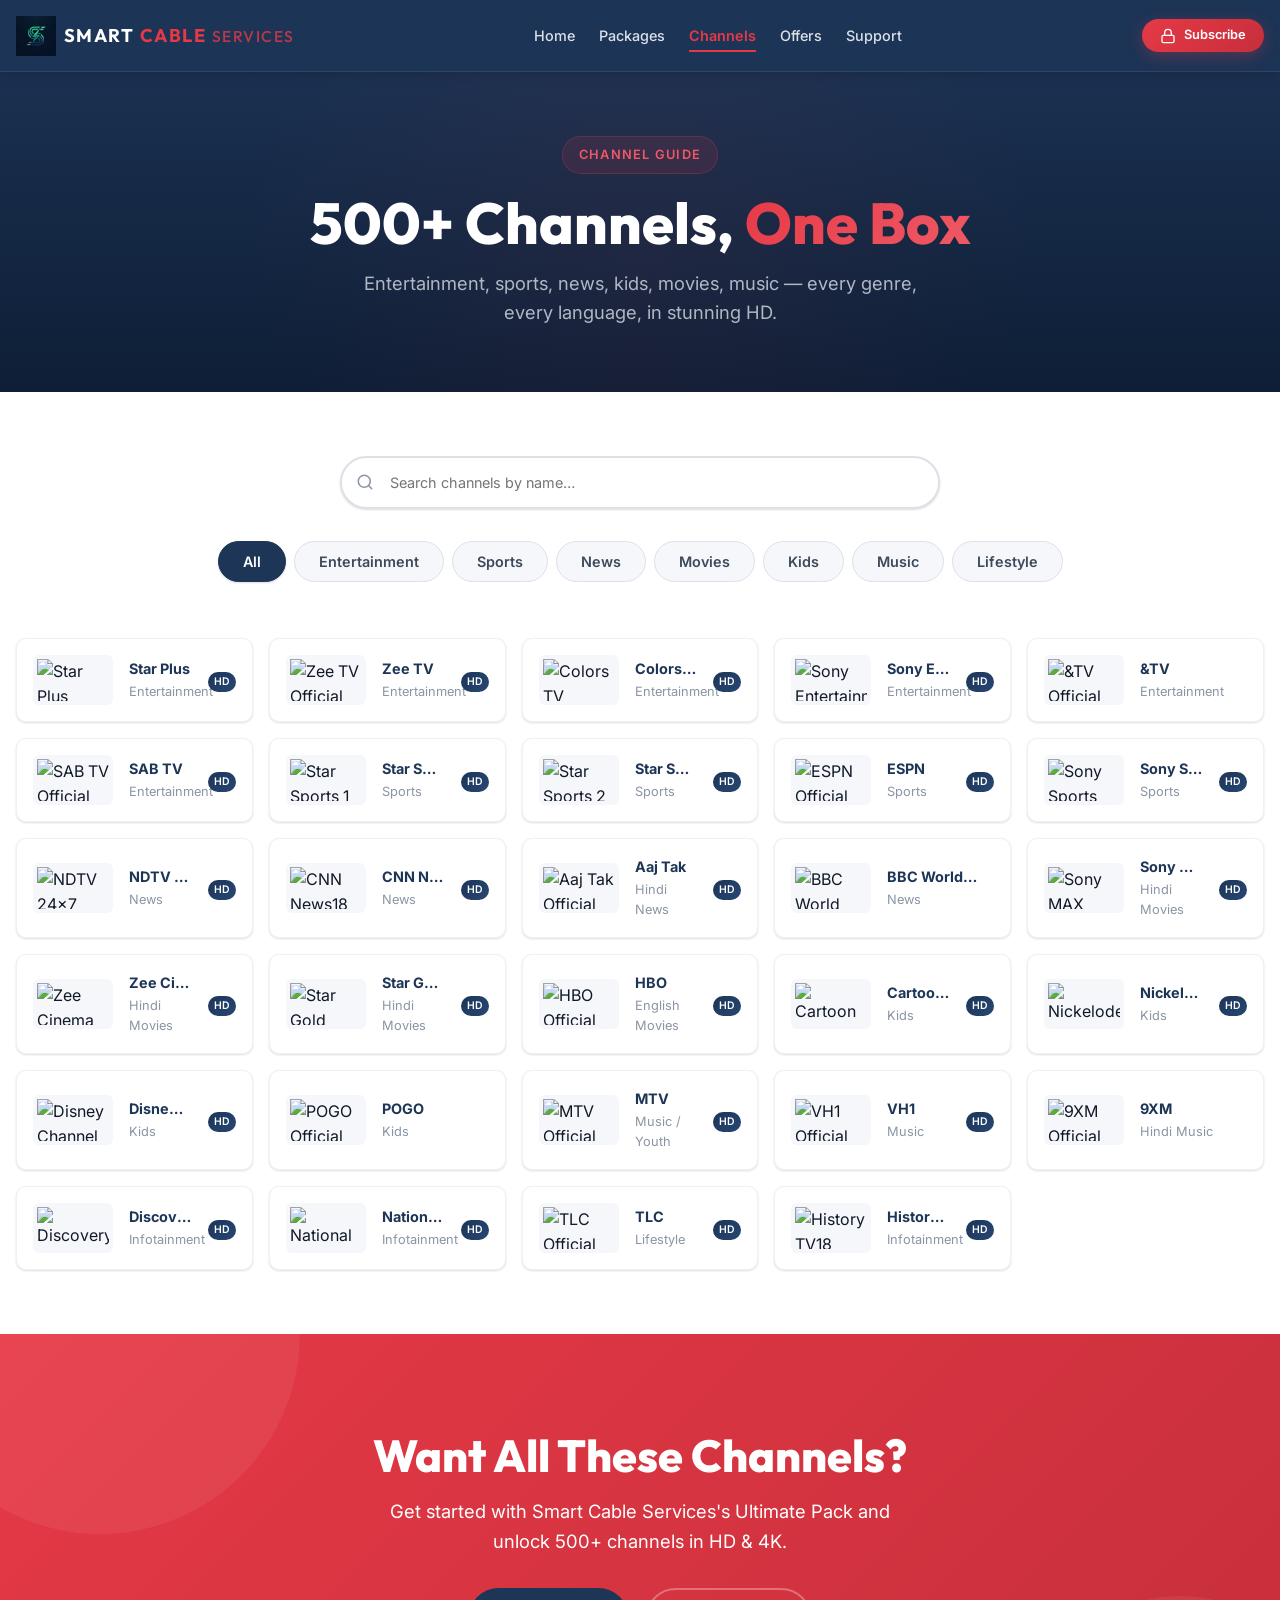
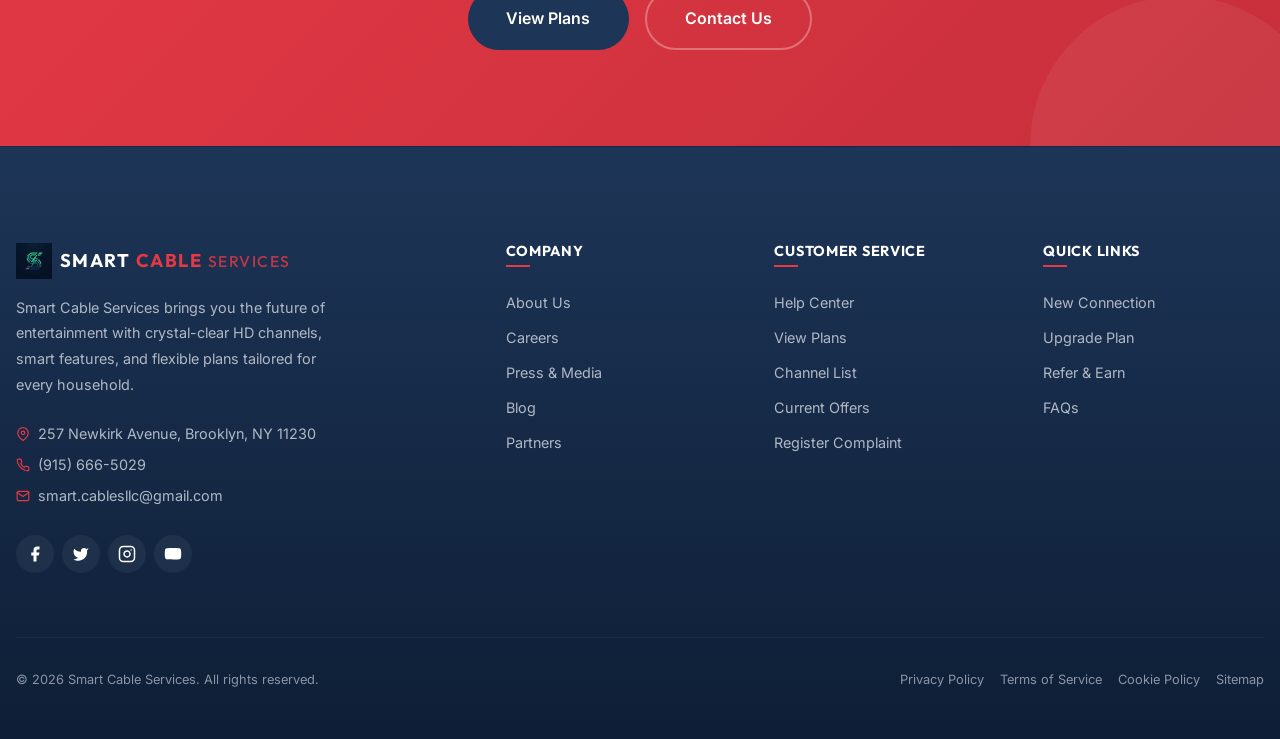
==== commit bc80455e: "Rebrand to Smart Cable Services with AI-generated logo - Replace SmartCable with Smart Cable Service" ====
--- a/channels.html
+++ b/channels.html
@@ -3,9 +3,9 @@
 <head>
   <meta charset="UTF-8">
   <meta name="viewport" content="width=device-width, initial-scale=1.0">
-  <title>Channels – SmartCable</title>
-  <meta name="description" content="Browse 500+ channels available on SmartCable. Filter by genre, search by name, and discover HD & 4K content across entertainment, sports, news, and more.">
-  <meta property="og:title" content="Channels – SmartCable">
+  <title>Channels – Smart Cable Services</title>
+  <meta name="description" content="Browse 500+ channels available on Smart Cable Services. Filter by genre, search by name, and discover HD & 4K content across entertainment, sports, news, and more.">
+  <meta property="og:title" content="Channels – Smart Cable Services">
   <meta property="og:description" content="Browse 500+ channels across every genre. HD and 4K content available.">
   <meta name="robots" content="index, follow">
   <link rel="preconnect" href="https://fonts.googleapis.com">
@@ -392,7 +392,7 @@
     <section class="cta-banner">
       <div class="container">
         <h2 class="cta-banner__title animate-on-scroll">Want All These Channels?</h2>
-        <p class="cta-banner__desc animate-on-scroll">Get started with SmartCable's Ultimate Pack and unlock 500+ channels in HD &amp; 4K.</p>
+        <p class="cta-banner__desc animate-on-scroll">Get started with Smart Cable Services's Ultimate Pack and unlock 500+ channels in HD &amp; 4K.</p>
         <div class="cta-banner__actions animate-on-scroll">
           <a href="packages.html" class="btn btn--dark btn--lg" id="ch-cta-plans">View Plans</a>
           <a href="support.html" class="btn btn--secondary btn--lg" id="ch-cta-support">Contact Us</a>
--- a/css/navbar.css
+++ b/css/navbar.css
@@ -80,11 +80,19 @@
 }
 
 .navbar__logo-text {
-  font-size: 1.3rem;
+  font-size: 1.15rem;
+  text-transform: uppercase;
+  letter-spacing: 0.08em;
 }
 
 .navbar__logo-text span {
   color: var(--color-primary);
+}
+
+.navbar__logo-services {
+  font-weight: var(--fw-medium);
+  font-size: 0.85em;
+  opacity: 0.8;
 }
 
 /* Desktop Nav Links */
--- a/css/footer.css
+++ b/css/footer.css
@@ -44,12 +44,20 @@
 .footer__brand-text {
   font-family: var(--font-display);
   font-weight: var(--fw-bold);
-  font-size: var(--fs-lg);
-  color: var(--color-white);
+  font-size: var(--fs-md);
+  color: var(--color-white);
+  text-transform: uppercase;
+  letter-spacing: 0.08em;
 }
 
 .footer__brand-text span {
   color: var(--color-primary);
+}
+
+.footer__brand-services {
+  font-weight: var(--fw-medium);
+  font-size: 0.85em;
+  opacity: 0.8;
 }
 
 .footer__brand-desc {
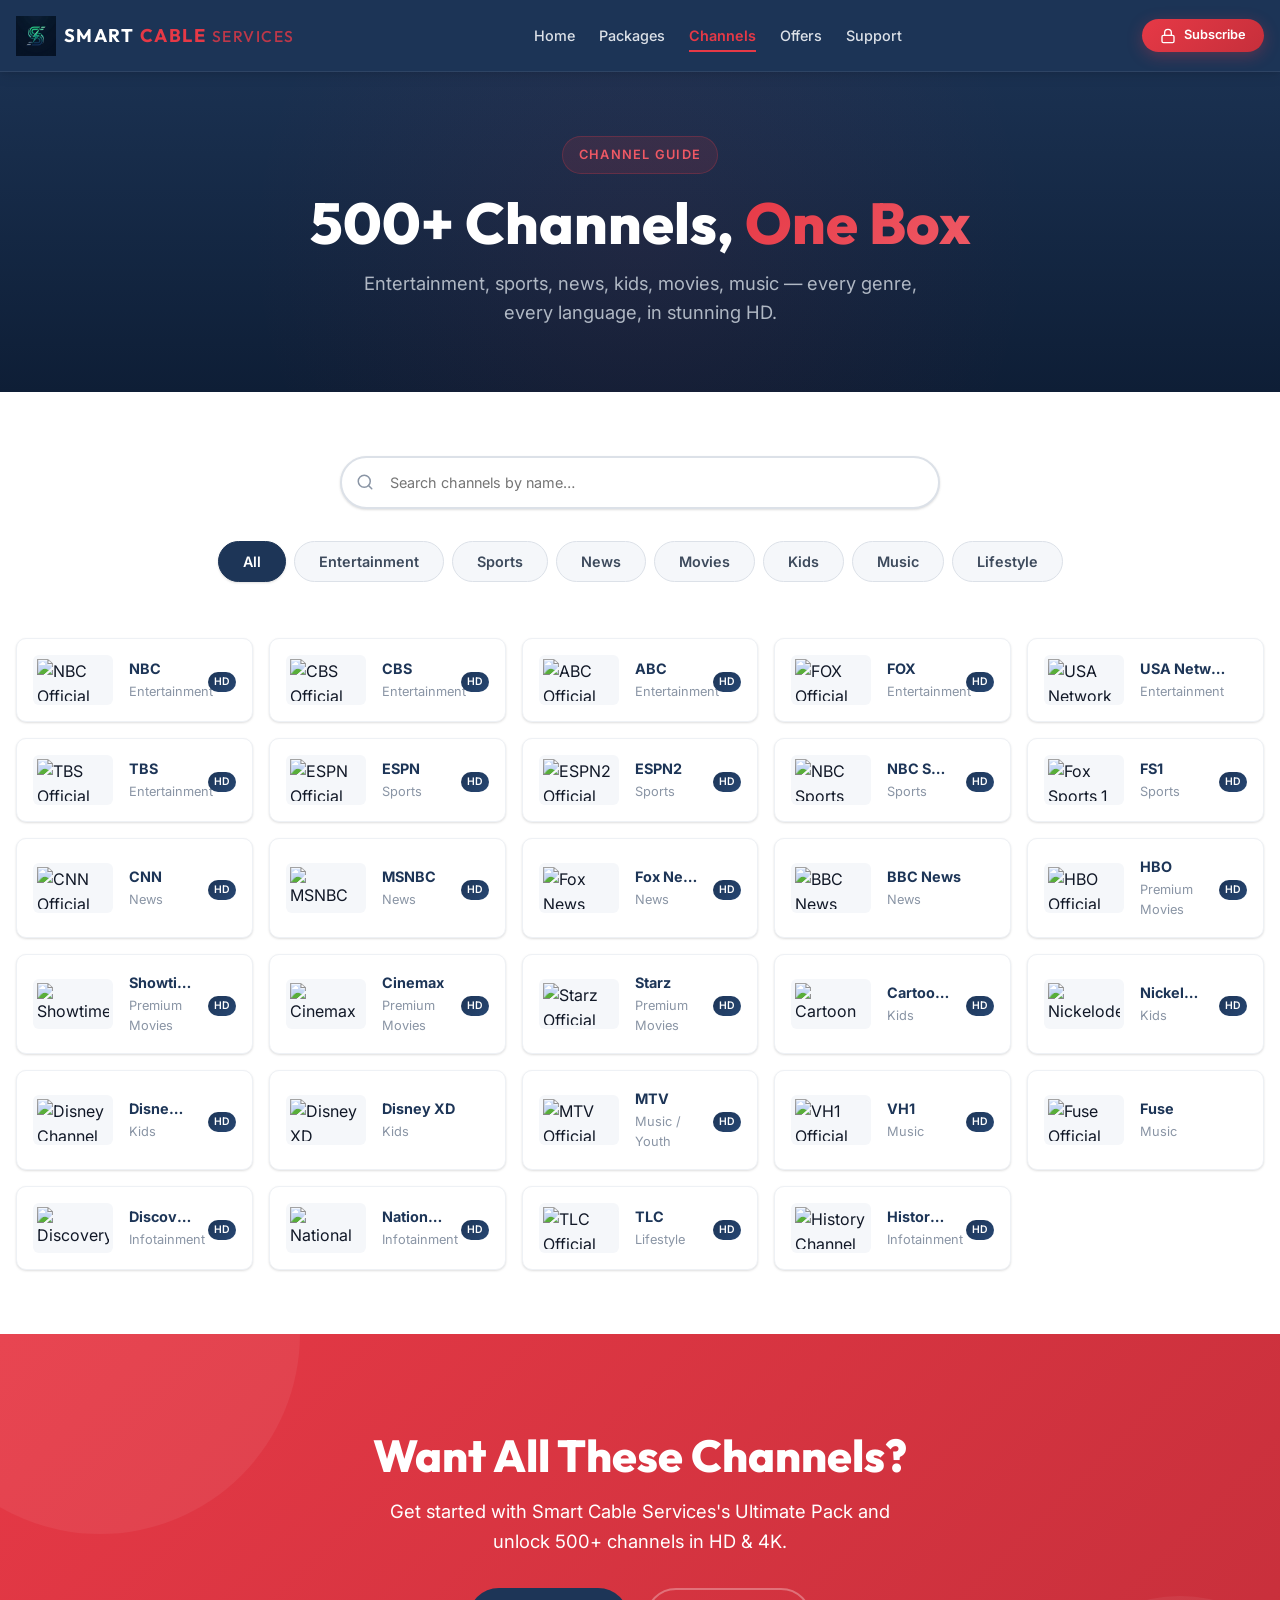
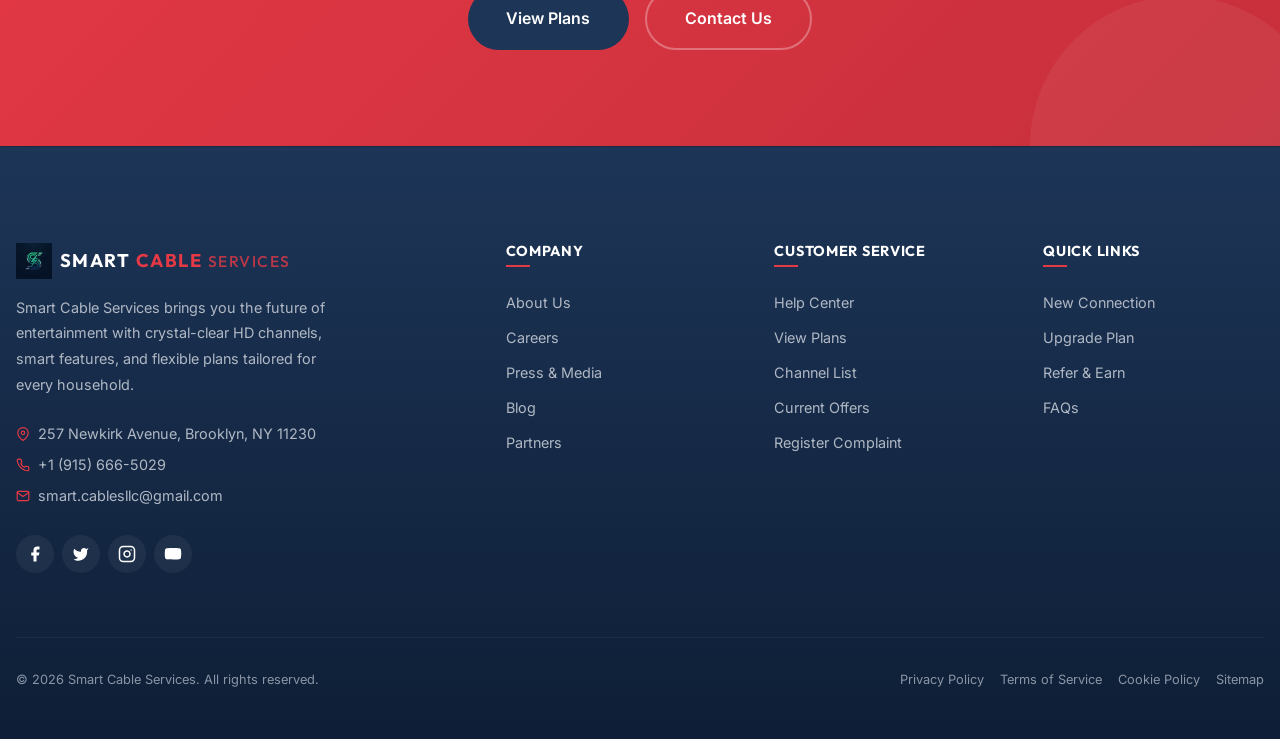
==== commit e419185e: "Localize site content, pricing, channels, and contacts to US market" ====
--- a/channels.html
+++ b/channels.html
@@ -3,6 +3,7 @@
 <head>
   <meta charset="UTF-8">
   <meta name="viewport" content="width=device-width, initial-scale=1.0">
+  <link rel="icon" type="image/png" href="images/logo.png">
   <title>Channels – Smart Cable Services</title>
   <meta name="description" content="Browse 500+ channels available on Smart Cable Services. Filter by genre, search by name, and discover HD & 4K content across entertainment, sports, news, and more.">
   <meta property="og:title" content="Channels – Smart Cable Services">
@@ -59,95 +60,73 @@
         <div class="channel-grid" id="channel-grid">
 
           <!-- Entertainment -->
-          <div class="channel-card animate-on-scroll" data-category="entertainment" data-channel-name="Star Plus">
-            <div class="channel-card__icon">
-              <img src="https://upload.wikimedia.org/wikipedia/en/d/d7/StarPlus_Logo.png" alt="Star Plus Official Logo" class="channel-logo" loading="lazy" width="80" height="50">
-            </div>
-            <div class="channel-card__info">
-              <div class="channel-card__name">Star Plus</div>
-              <div class="channel-card__genre">Entertainment</div>
-            </div>
-            <div class="channel-card__badges"><span class="badge badge--hd">HD</span></div>
-          </div>
-
-          <div class="channel-card animate-on-scroll" data-category="entertainment" data-channel-name="Zee TV">
-            <div class="channel-card__icon">
-              <img src="https://upload.wikimedia.org/wikipedia/commons/thumb/9/95/Zee_TV_2025.svg/250px-Zee_TV_2025.svg.png" alt="Zee TV Official Logo" class="channel-logo" loading="lazy" width="80" height="50">
-            </div>
-            <div class="channel-card__info">
-              <div class="channel-card__name">Zee TV</div>
-              <div class="channel-card__genre">Entertainment</div>
-            </div>
-            <div class="channel-card__badges"><span class="badge badge--hd">HD</span></div>
-          </div>
-
-          <div class="channel-card animate-on-scroll" data-category="entertainment" data-channel-name="Colors TV">
-            <div class="channel-card__icon">
-              <img src="https://upload.wikimedia.org/wikipedia/commons/thumb/1/19/Colors_TV_logo.svg/250px-Colors_TV_logo.svg.png" alt="Colors TV Official Logo" class="channel-logo" loading="lazy" width="80" height="50">
-            </div>
-            <div class="channel-card__info">
-              <div class="channel-card__name">Colors TV</div>
-              <div class="channel-card__genre">Entertainment</div>
-            </div>
-            <div class="channel-card__badges"><span class="badge badge--hd">HD</span></div>
-          </div>
-
-          <div class="channel-card animate-on-scroll" data-category="entertainment" data-channel-name="Sony Entertainment">
-            <div class="channel-card__icon">
-              <img src="https://upload.wikimedia.org/wikipedia/en/thumb/d/de/Sony_TV_new.png/250px-Sony_TV_new.png" alt="Sony Entertainment Official Logo" class="channel-logo" loading="lazy" width="80" height="50">
-            </div>
-            <div class="channel-card__info">
-              <div class="channel-card__name">Sony Entertainment</div>
-              <div class="channel-card__genre">Entertainment</div>
-            </div>
-            <div class="channel-card__badges"><span class="badge badge--hd">HD</span></div>
-          </div>
-
-          <div class="channel-card animate-on-scroll" data-category="entertainment" data-channel-name="&TV">
-            <div class="channel-card__icon">
-              <img src="https://upload.wikimedia.org/wikipedia/commons/thumb/3/33/%26TV_2025.svg/330px-%26TV_2025.svg.png" alt="&TV Official Logo" class="channel-logo" loading="lazy" width="80" height="50">
-            </div>
-            <div class="channel-card__info">
-              <div class="channel-card__name">&amp;TV</div>
+          <div class="channel-card animate-on-scroll" data-category="entertainment" data-channel-name="NBC">
+            <div class="channel-card__icon">
+              <img src="https://upload.wikimedia.org/wikipedia/commons/thumb/c/cc/NBC_logo.svg/250px-NBC_logo.svg.png" alt="NBC Official Logo" class="channel-logo" loading="lazy" width="80" height="50">
+            </div>
+            <div class="channel-card__info">
+              <div class="channel-card__name">NBC</div>
+              <div class="channel-card__genre">Entertainment</div>
+            </div>
+            <div class="channel-card__badges"><span class="badge badge--hd">HD</span></div>
+          </div>
+
+          <div class="channel-card animate-on-scroll" data-category="entertainment" data-channel-name="CBS">
+            <div class="channel-card__icon">
+              <img src="https://upload.wikimedia.org/wikipedia/commons/thumb/5/5b/CBS_logo.svg/250px-CBS_logo.svg.png" alt="CBS Official Logo" class="channel-logo" loading="lazy" width="80" height="50">
+            </div>
+            <div class="channel-card__info">
+              <div class="channel-card__name">CBS</div>
+              <div class="channel-card__genre">Entertainment</div>
+            </div>
+            <div class="channel-card__badges"><span class="badge badge--hd">HD</span></div>
+          </div>
+
+          <div class="channel-card animate-on-scroll" data-category="entertainment" data-channel-name="ABC">
+            <div class="channel-card__icon">
+              <img src="https://upload.wikimedia.org/wikipedia/commons/thumb/b/b5/ABC_logo_%282021%29.svg/250px-ABC_logo_%282021%29.svg.png" alt="ABC Official Logo" class="channel-logo" loading="lazy" width="80" height="50">
+            </div>
+            <div class="channel-card__info">
+              <div class="channel-card__name">ABC</div>
+              <div class="channel-card__genre">Entertainment</div>
+            </div>
+            <div class="channel-card__badges"><span class="badge badge--hd">HD</span></div>
+          </div>
+
+          <div class="channel-card animate-on-scroll" data-category="entertainment" data-channel-name="FOX">
+            <div class="channel-card__icon">
+              <img src="https://upload.wikimedia.org/wikipedia/commons/thumb/2/25/Fox_Broadcasting_Company_logo.svg/250px-Fox_Broadcasting_Company_logo.svg.png" alt="FOX Official Logo" class="channel-logo" loading="lazy" width="80" height="50">
+            </div>
+            <div class="channel-card__info">
+              <div class="channel-card__name">FOX</div>
+              <div class="channel-card__genre">Entertainment</div>
+            </div>
+            <div class="channel-card__badges"><span class="badge badge--hd">HD</span></div>
+          </div>
+
+          <div class="channel-card animate-on-scroll" data-category="entertainment" data-channel-name="USA Network">
+            <div class="channel-card__icon">
+              <img src="https://upload.wikimedia.org/wikipedia/commons/thumb/a/ad/USA_Network_logo.svg/250px-USA_Network_logo.svg.png" alt="USA Network Official Logo" class="channel-logo" loading="lazy" width="80" height="50">
+            </div>
+            <div class="channel-card__info">
+              <div class="channel-card__name">USA Network</div>
               <div class="channel-card__genre">Entertainment</div>
             </div>
             <div class="channel-card__badges"></div>
           </div>
 
-          <div class="channel-card animate-on-scroll" data-category="entertainment" data-channel-name="SAB TV">
-            <div class="channel-card__icon">
-              <img src="https://upload.wikimedia.org/wikipedia/commons/thumb/e/e8/SONY_SAB_SD_Logo_2022.png/250px-SONY_SAB_SD_Logo_2022.png" alt="SAB TV Official Logo" class="channel-logo" loading="lazy" width="80" height="50">
-            </div>
-            <div class="channel-card__info">
-              <div class="channel-card__name">SAB TV</div>
+          <div class="channel-card animate-on-scroll" data-category="entertainment" data-channel-name="TBS">
+            <div class="channel-card__icon">
+              <img src="https://upload.wikimedia.org/wikipedia/commons/thumb/3/30/TBS_Logo_2016.svg/250px-TBS_Logo_2016.svg.png" alt="TBS Official Logo" class="channel-logo" loading="lazy" width="80" height="50">
+            </div>
+            <div class="channel-card__info">
+              <div class="channel-card__name">TBS</div>
               <div class="channel-card__genre">Entertainment</div>
             </div>
             <div class="channel-card__badges"><span class="badge badge--hd">HD</span></div>
           </div>
 
           <!-- Sports -->
-          <div class="channel-card animate-on-scroll" data-category="sports" data-channel-name="Star Sports 1">
-            <div class="channel-card__icon">
-              <img src="https://upload.wikimedia.org/wikipedia/en/thumb/2/22/Star_Sports_Network_logo.png/250px-Star_Sports_Network_logo.png" alt="Star Sports 1 Official Logo" class="channel-logo" loading="lazy" width="80" height="50">
-            </div>
-            <div class="channel-card__info">
-              <div class="channel-card__name">Star Sports 1</div>
-              <div class="channel-card__genre">Sports</div>
-            </div>
-            <div class="channel-card__badges"><span class="badge badge--hd">HD</span></div>
-          </div>
-
-          <div class="channel-card animate-on-scroll" data-category="sports" data-channel-name="Star Sports 2">
-            <div class="channel-card__icon">
-              <img src="https://upload.wikimedia.org/wikipedia/en/thumb/2/22/Star_Sports_Network_logo.png/250px-Star_Sports_Network_logo.png" alt="Star Sports 2 Official Logo" class="channel-logo" loading="lazy" width="80" height="50">
-            </div>
-            <div class="channel-card__info">
-              <div class="channel-card__name">Star Sports 2</div>
-              <div class="channel-card__genre">Sports</div>
-            </div>
-            <div class="channel-card__badges"><span class="badge badge--hd">HD</span></div>
-          </div>
-
           <div class="channel-card animate-on-scroll" data-category="sports" data-channel-name="ESPN">
             <div class="channel-card__icon">
               <img src="https://upload.wikimedia.org/wikipedia/commons/thumb/2/2f/ESPN_wordmark.svg/250px-ESPN_wordmark.svg.png" alt="ESPN Official Logo" class="channel-logo" loading="lazy" width="80" height="50">
@@ -159,103 +138,125 @@
             <div class="channel-card__badges"><span class="badge badge--hd">HD</span></div>
           </div>
 
-          <div class="channel-card animate-on-scroll" data-category="sports" data-channel-name="Sony Sports">
-            <div class="channel-card__icon">
-              <img src="https://upload.wikimedia.org/wikipedia/en/thumb/c/cd/Sony_Sports_Network.svg/250px-Sony_Sports_Network.svg.png" alt="Sony Sports Official Logo" class="channel-logo" loading="lazy" width="80" height="50">
-            </div>
-            <div class="channel-card__info">
-              <div class="channel-card__name">Sony Sports</div>
+          <div class="channel-card animate-on-scroll" data-category="sports" data-channel-name="ESPN2">
+            <div class="channel-card__icon">
+              <img src="https://upload.wikimedia.org/wikipedia/commons/thumb/e/eb/ESPN2_logo.svg/250px-ESPN2_logo.svg.png" alt="ESPN2 Official Logo" class="channel-logo" loading="lazy" width="80" height="50">
+            </div>
+            <div class="channel-card__info">
+              <div class="channel-card__name">ESPN2</div>
               <div class="channel-card__genre">Sports</div>
             </div>
             <div class="channel-card__badges"><span class="badge badge--hd">HD</span></div>
           </div>
 
+          <div class="channel-card animate-on-scroll" data-category="sports" data-channel-name="NBC Sports">
+            <div class="channel-card__icon">
+              <img src="https://upload.wikimedia.org/wikipedia/commons/thumb/a/ae/NBC_Sports_logo_2023.svg/250px-NBC_Sports_logo_2023.svg.png" alt="NBC Sports Official Logo" class="channel-logo" loading="lazy" width="80" height="50">
+            </div>
+            <div class="channel-card__info">
+              <div class="channel-card__name">NBC Sports</div>
+              <div class="channel-card__genre">Sports</div>
+            </div>
+            <div class="channel-card__badges"><span class="badge badge--hd">HD</span></div>
+          </div>
+
+          <div class="channel-card animate-on-scroll" data-category="sports" data-channel-name="Fox Sports 1">
+            <div class="channel-card__icon">
+              <img src="https://upload.wikimedia.org/wikipedia/commons/thumb/8/87/Fox_Sports_1_logo.svg/250px-Fox_Sports_1_logo.svg.png" alt="Fox Sports 1 Official Logo" class="channel-logo" loading="lazy" width="80" height="50">
+            </div>
+            <div class="channel-card__info">
+              <div class="channel-card__name">FS1</div>
+              <div class="channel-card__genre">Sports</div>
+            </div>
+            <div class="channel-card__badges"><span class="badge badge--hd">HD</span></div>
+          </div>
+
           <!-- News -->
-          <div class="channel-card animate-on-scroll" data-category="news" data-channel-name="NDTV 24x7">
-            <div class="channel-card__icon">
-              <img src="https://upload.wikimedia.org/wikipedia/commons/thumb/c/c6/NDTV_247.svg/250px-NDTV_247.svg.png" alt="NDTV 24x7 Official Logo" class="channel-logo" loading="lazy" width="80" height="50">
-            </div>
-            <div class="channel-card__info">
-              <div class="channel-card__name">NDTV 24x7</div>
+          <div class="channel-card animate-on-scroll" data-category="news" data-channel-name="CNN">
+            <div class="channel-card__icon">
+              <img src="https://upload.wikimedia.org/wikipedia/commons/thumb/b/b1/CNN.svg/250px-CNN.svg.png" alt="CNN Official Logo" class="channel-logo" loading="lazy" width="80" height="50">
+            </div>
+            <div class="channel-card__info">
+              <div class="channel-card__name">CNN</div>
               <div class="channel-card__genre">News</div>
             </div>
             <div class="channel-card__badges"><span class="badge badge--hd">HD</span></div>
           </div>
 
-          <div class="channel-card animate-on-scroll" data-category="news" data-channel-name="CNN News18">
-            <div class="channel-card__icon">
-              <img src="https://upload.wikimedia.org/wikipedia/en/thumb/a/ae/CNN-News18.svg/330px-CNN-News18.svg.png" alt="CNN News18 Official Logo" class="channel-logo" loading="lazy" width="80" height="50">
-            </div>
-            <div class="channel-card__info">
-              <div class="channel-card__name">CNN News18</div>
+          <div class="channel-card animate-on-scroll" data-category="news" data-channel-name="MSNBC">
+            <div class="channel-card__icon">
+              <img src="https://upload.wikimedia.org/wikipedia/commons/thumb/8/82/MSNBC_logo_2021.svg/250px-MSNBC_logo_2021.svg.png" alt="MSNBC Official Logo" class="channel-logo" loading="lazy" width="80" height="50">
+            </div>
+            <div class="channel-card__info">
+              <div class="channel-card__name">MSNBC</div>
               <div class="channel-card__genre">News</div>
             </div>
             <div class="channel-card__badges"><span class="badge badge--hd">HD</span></div>
           </div>
 
-          <div class="channel-card animate-on-scroll" data-category="news" data-channel-name="Aaj Tak">
-            <div class="channel-card__icon">
-              <img src="https://upload.wikimedia.org/wikipedia/en/thumb/7/77/Aaj_Tak_logo.svg/250px-Aaj_Tak_logo.svg.png" alt="Aaj Tak Official Logo" class="channel-logo" loading="lazy" width="80" height="50">
-            </div>
-            <div class="channel-card__info">
-              <div class="channel-card__name">Aaj Tak</div>
-              <div class="channel-card__genre">Hindi News</div>
-            </div>
-            <div class="channel-card__badges"><span class="badge badge--hd">HD</span></div>
-          </div>
-
-          <div class="channel-card animate-on-scroll" data-category="news" data-channel-name="BBC World News">
-            <div class="channel-card__icon">
-              <img src="https://upload.wikimedia.org/wikipedia/commons/thumb/a/a2/BBC_News_2022_%28Alt%29.svg/250px-BBC_News_2022_%28Alt%29.svg.png" alt="BBC World News Official Logo" class="channel-logo" loading="lazy" width="80" height="50">
-            </div>
-            <div class="channel-card__info">
-              <div class="channel-card__name">BBC World News</div>
+          <div class="channel-card animate-on-scroll" data-category="news" data-channel-name="Fox News">
+            <div class="channel-card__icon">
+              <img src="https://upload.wikimedia.org/wikipedia/commons/thumb/6/67/Fox_News_Channel_logo.svg/250px-Fox_News_Channel_logo.svg.png" alt="Fox News Official Logo" class="channel-logo" loading="lazy" width="80" height="50">
+            </div>
+            <div class="channel-card__info">
+              <div class="channel-card__name">Fox News</div>
               <div class="channel-card__genre">News</div>
             </div>
+            <div class="channel-card__badges"><span class="badge badge--hd">HD</span></div>
+          </div>
+
+          <div class="channel-card animate-on-scroll" data-category="news" data-channel-name="BBC News">
+            <div class="channel-card__icon">
+              <img src="https://upload.wikimedia.org/wikipedia/commons/thumb/a/a2/BBC_News_2022_%28Alt%29.svg/250px-BBC_News_2022_%28Alt%29.svg.png" alt="BBC News Official Logo" class="channel-logo" loading="lazy" width="80" height="50">
+            </div>
+            <div class="channel-card__info">
+              <div class="channel-card__name">BBC News</div>
+              <div class="channel-card__genre">News</div>
+            </div>
             <div class="channel-card__badges"></div>
           </div>
 
           <!-- Movies -->
-          <div class="channel-card animate-on-scroll" data-category="movies" data-channel-name="Sony MAX">
-            <div class="channel-card__icon">
-              <img src="https://upload.wikimedia.org/wikipedia/commons/thumb/6/60/SONY_MAX_Logo_2022.png/250px-SONY_MAX_Logo_2022.png" alt="Sony MAX Official Logo" class="channel-logo" loading="lazy" width="80" height="50">
-            </div>
-            <div class="channel-card__info">
-              <div class="channel-card__name">Sony MAX</div>
-              <div class="channel-card__genre">Hindi Movies</div>
-            </div>
-            <div class="channel-card__badges"><span class="badge badge--hd">HD</span></div>
-          </div>
-
-          <div class="channel-card animate-on-scroll" data-category="movies" data-channel-name="Zee Cinema">
-            <div class="channel-card__icon">
-              <img src="https://upload.wikimedia.org/wikipedia/commons/thumb/c/c6/Zee_Entertainment_2025.svg/250px-Zee_Entertainment_2025.svg.png" alt="Zee Cinema Official Logo" class="channel-logo" loading="lazy" width="80" height="50">
-            </div>
-            <div class="channel-card__info">
-              <div class="channel-card__name">Zee Cinema</div>
-              <div class="channel-card__genre">Hindi Movies</div>
-            </div>
-            <div class="channel-card__badges"><span class="badge badge--hd">HD</span></div>
-          </div>
-
-          <div class="channel-card animate-on-scroll" data-category="movies" data-channel-name="Star Gold">
-            <div class="channel-card__icon">
-              <img src="https://upload.wikimedia.org/wikipedia/commons/thumb/d/d3/Star_Gold_Network_logo.png/250px-Star_Gold_Network_logo.png" alt="Star Gold Official Logo" class="channel-logo" loading="lazy" width="80" height="50">
-            </div>
-            <div class="channel-card__info">
-              <div class="channel-card__name">Star Gold</div>
-              <div class="channel-card__genre">Hindi Movies</div>
-            </div>
-            <div class="channel-card__badges"><span class="badge badge--hd">HD</span></div>
-          </div>
-
           <div class="channel-card animate-on-scroll" data-category="movies" data-channel-name="HBO">
             <div class="channel-card__icon">
               <img src="https://upload.wikimedia.org/wikipedia/commons/thumb/d/de/HBO_logo.svg/250px-HBO_logo.svg.png" alt="HBO Official Logo" class="channel-logo" loading="lazy" width="80" height="50">
             </div>
             <div class="channel-card__info">
               <div class="channel-card__name">HBO</div>
-              <div class="channel-card__genre">English Movies</div>
+              <div class="channel-card__genre">Premium Movies</div>
+            </div>
+            <div class="channel-card__badges"><span class="badge badge--hd">HD</span></div>
+          </div>
+
+          <div class="channel-card animate-on-scroll" data-category="movies" data-channel-name="Showtime">
+            <div class="channel-card__icon">
+              <img src="https://upload.wikimedia.org/wikipedia/commons/thumb/2/22/Showtime_logo.svg/250px-Showtime_logo.svg.png" alt="Showtime Official Logo" class="channel-logo" loading="lazy" width="80" height="50">
+            </div>
+            <div class="channel-card__info">
+              <div class="channel-card__name">Showtime</div>
+              <div class="channel-card__genre">Premium Movies</div>
+            </div>
+            <div class="channel-card__badges"><span class="badge badge--hd">HD</span></div>
+          </div>
+
+          <div class="channel-card animate-on-scroll" data-category="movies" data-channel-name="Cinemax">
+            <div class="channel-card__icon">
+              <img src="https://upload.wikimedia.org/wikipedia/commons/thumb/5/52/Cinemax_2011_logo.svg/250px-Cinemax_2011_logo.svg.png" alt="Cinemax Official Logo" class="channel-logo" loading="lazy" width="80" height="50">
+            </div>
+            <div class="channel-card__info">
+              <div class="channel-card__name">Cinemax</div>
+              <div class="channel-card__genre">Premium Movies</div>
+            </div>
+            <div class="channel-card__badges"><span class="badge badge--hd">HD</span></div>
+          </div>
+
+          <div class="channel-card animate-on-scroll" data-category="movies" data-channel-name="Starz">
+            <div class="channel-card__icon">
+              <img src="https://upload.wikimedia.org/wikipedia/commons/thumb/d/d3/Starz_logo.svg/250px-Starz_logo.svg.png" alt="Starz Official Logo" class="channel-logo" loading="lazy" width="80" height="50">
+            </div>
+            <div class="channel-card__info">
+              <div class="channel-card__name">Starz</div>
+              <div class="channel-card__genre">Premium Movies</div>
             </div>
             <div class="channel-card__badges"><span class="badge badge--hd">HD</span></div>
           </div>
@@ -294,12 +295,12 @@
             <div class="channel-card__badges"><span class="badge badge--hd">HD</span></div>
           </div>
 
-          <div class="channel-card animate-on-scroll" data-category="kids" data-channel-name="POGO">
-            <div class="channel-card__icon">
-              <img src="https://upload.wikimedia.org/wikipedia/commons/thumb/8/89/POGO-logo.png/250px-POGO-logo.png" alt="POGO Official Logo" class="channel-logo" loading="lazy" width="80" height="50">
-            </div>
-            <div class="channel-card__info">
-              <div class="channel-card__name">POGO</div>
+          <div class="channel-card animate-on-scroll" data-category="kids" data-channel-name="Disney XD">
+            <div class="channel-card__icon">
+              <img src="https://upload.wikimedia.org/wikipedia/commons/thumb/5/58/Disney_XD_2015.svg/250px-Disney_XD_2015.svg.png" alt="Disney XD Official Logo" class="channel-logo" loading="lazy" width="80" height="50">
+            </div>
+            <div class="channel-card__info">
+              <div class="channel-card__name">Disney XD</div>
               <div class="channel-card__genre">Kids</div>
             </div>
             <div class="channel-card__badges"></div>
@@ -328,13 +329,13 @@
             <div class="channel-card__badges"><span class="badge badge--hd">HD</span></div>
           </div>
 
-          <div class="channel-card animate-on-scroll" data-category="music" data-channel-name="9XM">
-            <div class="channel-card__icon">
-              <img src="https://upload.wikimedia.org/wikipedia/commons/e/ef/9XMHindiMusicTelevisionChannelLogo.jpg" alt="9XM Official Logo" class="channel-logo" loading="lazy" width="80" height="50">
-            </div>
-            <div class="channel-card__info">
-              <div class="channel-card__name">9XM</div>
-              <div class="channel-card__genre">Hindi Music</div>
+          <div class="channel-card animate-on-scroll" data-category="music" data-channel-name="Fuse">
+            <div class="channel-card__icon">
+              <img src="https://upload.wikimedia.org/wikipedia/commons/thumb/4/4e/Fuse_logo.svg/250px-Fuse_logo.svg.png" alt="Fuse Official Logo" class="channel-logo" loading="lazy" width="80" height="50">
+            </div>
+            <div class="channel-card__info">
+              <div class="channel-card__name">Fuse</div>
+              <div class="channel-card__genre">Music</div>
             </div>
             <div class="channel-card__badges"></div>
           </div>
@@ -373,12 +374,12 @@
             <div class="channel-card__badges"><span class="badge badge--hd">HD</span></div>
           </div>
 
-          <div class="channel-card animate-on-scroll" data-category="lifestyle" data-channel-name="History TV18">
-            <div class="channel-card__icon">
-              <img src="https://upload.wikimedia.org/wikipedia/commons/thumb/0/01/History_%282021%29.svg/250px-History_%282021%29.svg.png" alt="History TV18 Official Logo" class="channel-logo" loading="lazy" width="80" height="50">
-            </div>
-            <div class="channel-card__info">
-              <div class="channel-card__name">History TV18</div>
+          <div class="channel-card animate-on-scroll" data-category="lifestyle" data-channel-name="History Channel">
+            <div class="channel-card__icon">
+              <img src="https://upload.wikimedia.org/wikipedia/commons/thumb/0/01/History_%282021%29.svg/250px-History_%282021%29.svg.png" alt="History Channel Official Logo" class="channel-logo" loading="lazy" width="80" height="50">
+            </div>
+            <div class="channel-card__info">
+              <div class="channel-card__name">History Channel</div>
               <div class="channel-card__genre">Infotainment</div>
             </div>
             <div class="channel-card__badges"><span class="badge badge--hd">HD</span></div>
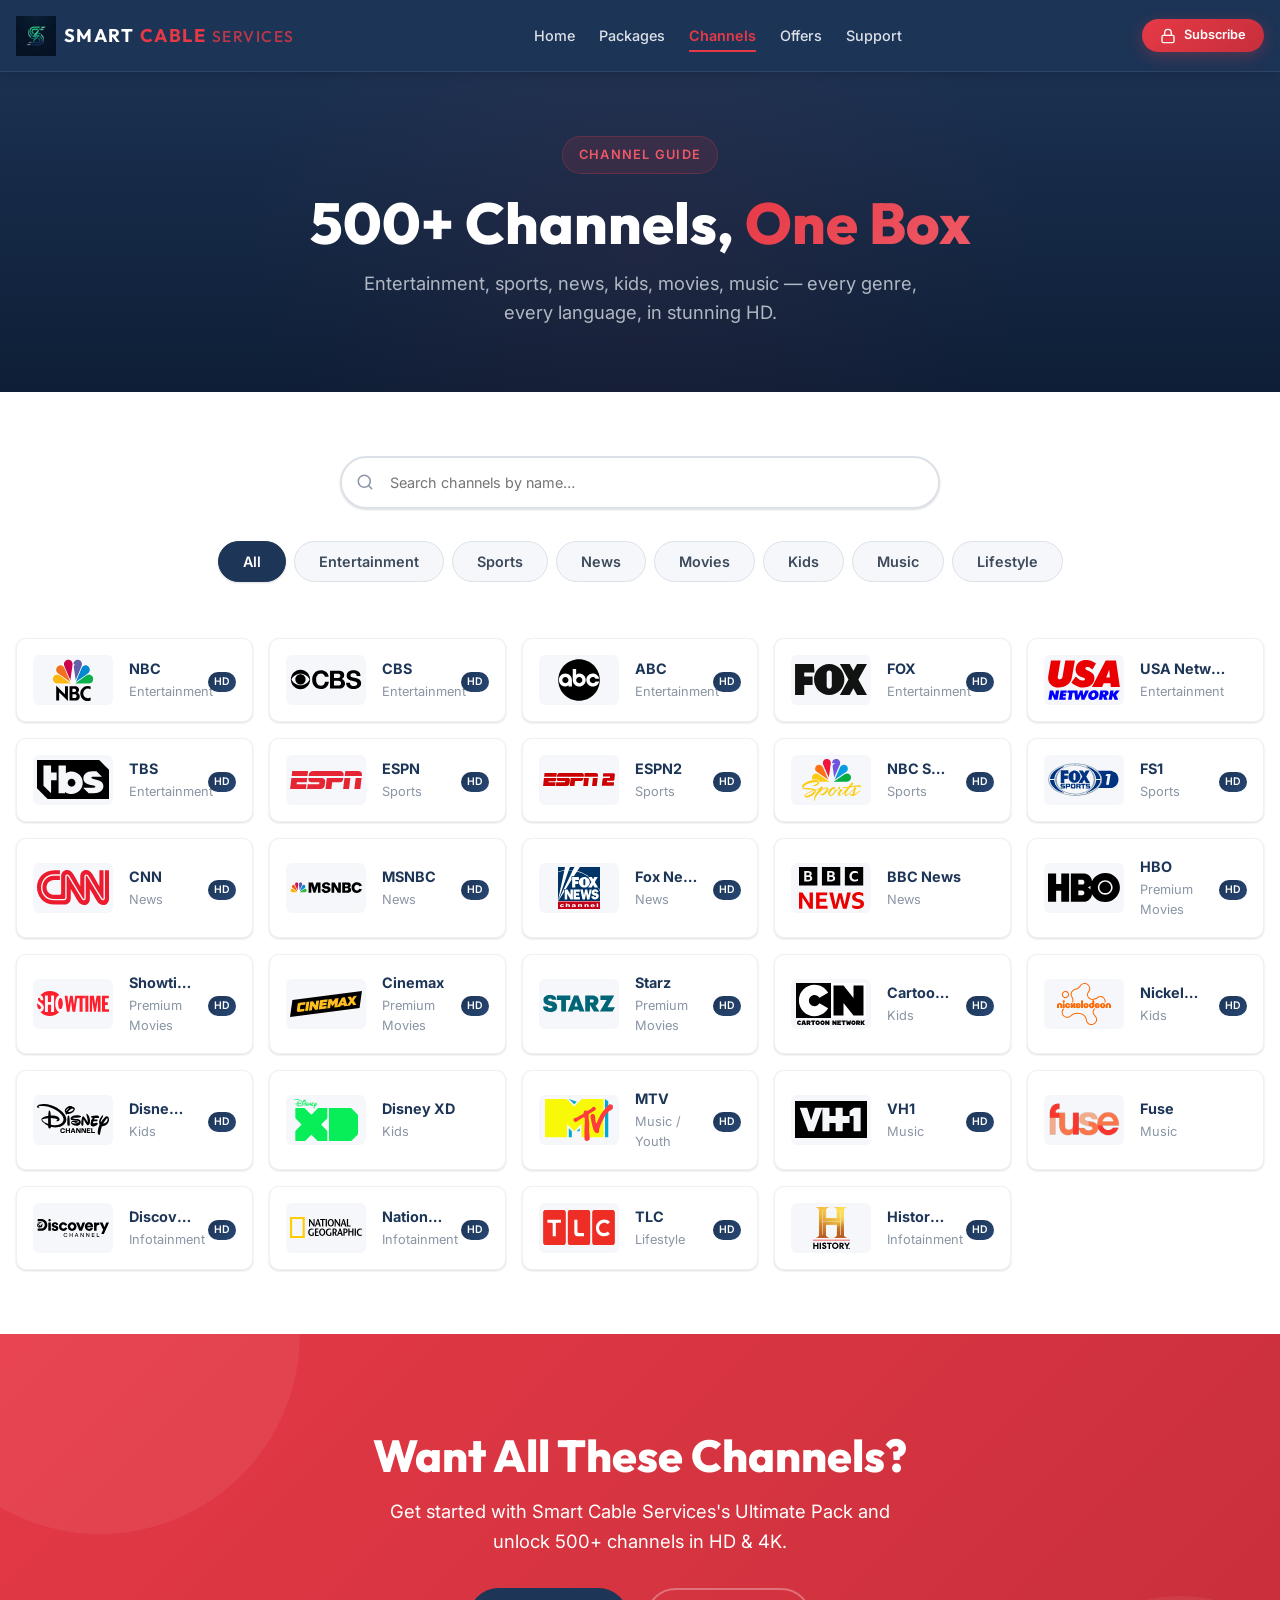
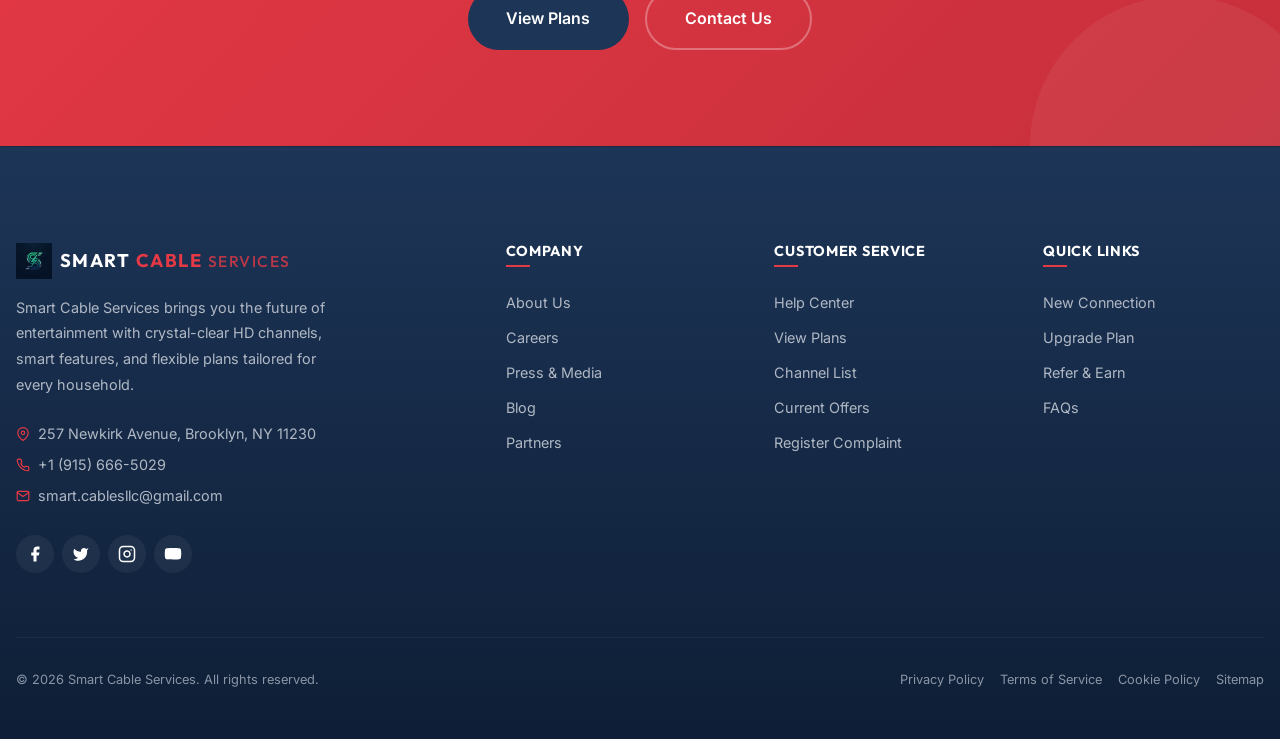
==== commit 9a72ce09: "feat: localize channel logos, update subscription prices, and clean up HTML files" ====
--- a/channels.html
+++ b/channels.html
@@ -62,7 +62,7 @@
           <!-- Entertainment -->
           <div class="channel-card animate-on-scroll" data-category="entertainment" data-channel-name="NBC">
             <div class="channel-card__icon">
-              <img src="https://upload.wikimedia.org/wikipedia/commons/thumb/c/cc/NBC_logo.svg/250px-NBC_logo.svg.png" alt="NBC Official Logo" class="channel-logo" loading="lazy" width="80" height="50">
+              <img src="images/channels/nbc.svg" alt="NBC Official Logo" class="channel-logo" loading="lazy" width="80" height="50">
             </div>
             <div class="channel-card__info">
               <div class="channel-card__name">NBC</div>
@@ -73,7 +73,7 @@
 
           <div class="channel-card animate-on-scroll" data-category="entertainment" data-channel-name="CBS">
             <div class="channel-card__icon">
-              <img src="https://upload.wikimedia.org/wikipedia/commons/thumb/5/5b/CBS_logo.svg/250px-CBS_logo.svg.png" alt="CBS Official Logo" class="channel-logo" loading="lazy" width="80" height="50">
+              <img src="images/channels/cbs.svg" alt="CBS Official Logo" class="channel-logo" loading="lazy" width="80" height="50">
             </div>
             <div class="channel-card__info">
               <div class="channel-card__name">CBS</div>
@@ -84,7 +84,7 @@
 
           <div class="channel-card animate-on-scroll" data-category="entertainment" data-channel-name="ABC">
             <div class="channel-card__icon">
-              <img src="https://upload.wikimedia.org/wikipedia/commons/thumb/b/b5/ABC_logo_%282021%29.svg/250px-ABC_logo_%282021%29.svg.png" alt="ABC Official Logo" class="channel-logo" loading="lazy" width="80" height="50">
+              <img src="images/channels/abc.svg" alt="ABC Official Logo" class="channel-logo" loading="lazy" width="80" height="50">
             </div>
             <div class="channel-card__info">
               <div class="channel-card__name">ABC</div>
@@ -95,7 +95,7 @@
 
           <div class="channel-card animate-on-scroll" data-category="entertainment" data-channel-name="FOX">
             <div class="channel-card__icon">
-              <img src="https://upload.wikimedia.org/wikipedia/commons/thumb/2/25/Fox_Broadcasting_Company_logo.svg/250px-Fox_Broadcasting_Company_logo.svg.png" alt="FOX Official Logo" class="channel-logo" loading="lazy" width="80" height="50">
+              <img src="images/channels/fox.svg" alt="FOX Official Logo" class="channel-logo" loading="lazy" width="80" height="50">
             </div>
             <div class="channel-card__info">
               <div class="channel-card__name">FOX</div>
@@ -106,7 +106,7 @@
 
           <div class="channel-card animate-on-scroll" data-category="entertainment" data-channel-name="USA Network">
             <div class="channel-card__icon">
-              <img src="https://upload.wikimedia.org/wikipedia/commons/thumb/a/ad/USA_Network_logo.svg/250px-USA_Network_logo.svg.png" alt="USA Network Official Logo" class="channel-logo" loading="lazy" width="80" height="50">
+              <img src="images/channels/usa_network.svg" alt="USA Network Official Logo" class="channel-logo" loading="lazy" width="80" height="50">
             </div>
             <div class="channel-card__info">
               <div class="channel-card__name">USA Network</div>
@@ -117,7 +117,7 @@
 
           <div class="channel-card animate-on-scroll" data-category="entertainment" data-channel-name="TBS">
             <div class="channel-card__icon">
-              <img src="https://upload.wikimedia.org/wikipedia/commons/thumb/3/30/TBS_Logo_2016.svg/250px-TBS_Logo_2016.svg.png" alt="TBS Official Logo" class="channel-logo" loading="lazy" width="80" height="50">
+              <img src="images/channels/tbs.svg" alt="TBS Official Logo" class="channel-logo" loading="lazy" width="80" height="50">
             </div>
             <div class="channel-card__info">
               <div class="channel-card__name">TBS</div>
@@ -129,7 +129,7 @@
           <!-- Sports -->
           <div class="channel-card animate-on-scroll" data-category="sports" data-channel-name="ESPN">
             <div class="channel-card__icon">
-              <img src="https://upload.wikimedia.org/wikipedia/commons/thumb/2/2f/ESPN_wordmark.svg/250px-ESPN_wordmark.svg.png" alt="ESPN Official Logo" class="channel-logo" loading="lazy" width="80" height="50">
+              <img src="images/channels/espn.svg" alt="ESPN Official Logo" class="channel-logo" loading="lazy" width="80" height="50">
             </div>
             <div class="channel-card__info">
               <div class="channel-card__name">ESPN</div>
@@ -140,7 +140,7 @@
 
           <div class="channel-card animate-on-scroll" data-category="sports" data-channel-name="ESPN2">
             <div class="channel-card__icon">
-              <img src="https://upload.wikimedia.org/wikipedia/commons/thumb/e/eb/ESPN2_logo.svg/250px-ESPN2_logo.svg.png" alt="ESPN2 Official Logo" class="channel-logo" loading="lazy" width="80" height="50">
+              <img src="images/channels/espn2.svg" alt="ESPN2 Official Logo" class="channel-logo" loading="lazy" width="80" height="50">
             </div>
             <div class="channel-card__info">
               <div class="channel-card__name">ESPN2</div>
@@ -151,7 +151,7 @@
 
           <div class="channel-card animate-on-scroll" data-category="sports" data-channel-name="NBC Sports">
             <div class="channel-card__icon">
-              <img src="https://upload.wikimedia.org/wikipedia/commons/thumb/a/ae/NBC_Sports_logo_2023.svg/250px-NBC_Sports_logo_2023.svg.png" alt="NBC Sports Official Logo" class="channel-logo" loading="lazy" width="80" height="50">
+              <img src="images/channels/nbc_sports.svg" alt="NBC Sports Official Logo" class="channel-logo" loading="lazy" width="80" height="50">
             </div>
             <div class="channel-card__info">
               <div class="channel-card__name">NBC Sports</div>
@@ -162,7 +162,7 @@
 
           <div class="channel-card animate-on-scroll" data-category="sports" data-channel-name="Fox Sports 1">
             <div class="channel-card__icon">
-              <img src="https://upload.wikimedia.org/wikipedia/commons/thumb/8/87/Fox_Sports_1_logo.svg/250px-Fox_Sports_1_logo.svg.png" alt="Fox Sports 1 Official Logo" class="channel-logo" loading="lazy" width="80" height="50">
+              <img src="images/channels/fs1.svg" alt="Fox Sports 1 Official Logo" class="channel-logo" loading="lazy" width="80" height="50">
             </div>
             <div class="channel-card__info">
               <div class="channel-card__name">FS1</div>
@@ -174,7 +174,7 @@
           <!-- News -->
           <div class="channel-card animate-on-scroll" data-category="news" data-channel-name="CNN">
             <div class="channel-card__icon">
-              <img src="https://upload.wikimedia.org/wikipedia/commons/thumb/b/b1/CNN.svg/250px-CNN.svg.png" alt="CNN Official Logo" class="channel-logo" loading="lazy" width="80" height="50">
+              <img src="images/channels/cnn.svg" alt="CNN Official Logo" class="channel-logo" loading="lazy" width="80" height="50">
             </div>
             <div class="channel-card__info">
               <div class="channel-card__name">CNN</div>
@@ -185,7 +185,7 @@
 
           <div class="channel-card animate-on-scroll" data-category="news" data-channel-name="MSNBC">
             <div class="channel-card__icon">
-              <img src="https://upload.wikimedia.org/wikipedia/commons/thumb/8/82/MSNBC_logo_2021.svg/250px-MSNBC_logo_2021.svg.png" alt="MSNBC Official Logo" class="channel-logo" loading="lazy" width="80" height="50">
+              <img src="images/channels/msnbc.svg" alt="MSNBC Official Logo" class="channel-logo" loading="lazy" width="80" height="50">
             </div>
             <div class="channel-card__info">
               <div class="channel-card__name">MSNBC</div>
@@ -196,7 +196,7 @@
 
           <div class="channel-card animate-on-scroll" data-category="news" data-channel-name="Fox News">
             <div class="channel-card__icon">
-              <img src="https://upload.wikimedia.org/wikipedia/commons/thumb/6/67/Fox_News_Channel_logo.svg/250px-Fox_News_Channel_logo.svg.png" alt="Fox News Official Logo" class="channel-logo" loading="lazy" width="80" height="50">
+              <img src="images/channels/fox_news.svg" alt="Fox News Official Logo" class="channel-logo" loading="lazy" width="80" height="50">
             </div>
             <div class="channel-card__info">
               <div class="channel-card__name">Fox News</div>
@@ -207,7 +207,7 @@
 
           <div class="channel-card animate-on-scroll" data-category="news" data-channel-name="BBC News">
             <div class="channel-card__icon">
-              <img src="https://upload.wikimedia.org/wikipedia/commons/thumb/a/a2/BBC_News_2022_%28Alt%29.svg/250px-BBC_News_2022_%28Alt%29.svg.png" alt="BBC News Official Logo" class="channel-logo" loading="lazy" width="80" height="50">
+              <img src="images/channels/bbc_news.svg" alt="BBC News Official Logo" class="channel-logo" loading="lazy" width="80" height="50">
             </div>
             <div class="channel-card__info">
               <div class="channel-card__name">BBC News</div>
@@ -219,7 +219,7 @@
           <!-- Movies -->
           <div class="channel-card animate-on-scroll" data-category="movies" data-channel-name="HBO">
             <div class="channel-card__icon">
-              <img src="https://upload.wikimedia.org/wikipedia/commons/thumb/d/de/HBO_logo.svg/250px-HBO_logo.svg.png" alt="HBO Official Logo" class="channel-logo" loading="lazy" width="80" height="50">
+              <img src="images/channels/hbo.svg" alt="HBO Official Logo" class="channel-logo" loading="lazy" width="80" height="50">
             </div>
             <div class="channel-card__info">
               <div class="channel-card__name">HBO</div>
@@ -230,7 +230,7 @@
 
           <div class="channel-card animate-on-scroll" data-category="movies" data-channel-name="Showtime">
             <div class="channel-card__icon">
-              <img src="https://upload.wikimedia.org/wikipedia/commons/thumb/2/22/Showtime_logo.svg/250px-Showtime_logo.svg.png" alt="Showtime Official Logo" class="channel-logo" loading="lazy" width="80" height="50">
+              <img src="images/channels/showtime.svg" alt="Showtime Official Logo" class="channel-logo" loading="lazy" width="80" height="50">
             </div>
             <div class="channel-card__info">
               <div class="channel-card__name">Showtime</div>
@@ -241,7 +241,7 @@
 
           <div class="channel-card animate-on-scroll" data-category="movies" data-channel-name="Cinemax">
             <div class="channel-card__icon">
-              <img src="https://upload.wikimedia.org/wikipedia/commons/thumb/5/52/Cinemax_2011_logo.svg/250px-Cinemax_2011_logo.svg.png" alt="Cinemax Official Logo" class="channel-logo" loading="lazy" width="80" height="50">
+              <img src="images/channels/cinemax.svg" alt="Cinemax Official Logo" class="channel-logo" loading="lazy" width="80" height="50">
             </div>
             <div class="channel-card__info">
               <div class="channel-card__name">Cinemax</div>
@@ -252,7 +252,7 @@
 
           <div class="channel-card animate-on-scroll" data-category="movies" data-channel-name="Starz">
             <div class="channel-card__icon">
-              <img src="https://upload.wikimedia.org/wikipedia/commons/thumb/d/d3/Starz_logo.svg/250px-Starz_logo.svg.png" alt="Starz Official Logo" class="channel-logo" loading="lazy" width="80" height="50">
+              <img src="images/channels/starz.svg" alt="Starz Official Logo" class="channel-logo" loading="lazy" width="80" height="50">
             </div>
             <div class="channel-card__info">
               <div class="channel-card__name">Starz</div>
@@ -264,7 +264,7 @@
           <!-- Kids -->
           <div class="channel-card animate-on-scroll" data-category="kids" data-channel-name="Cartoon Network">
             <div class="channel-card__icon">
-              <img src="https://upload.wikimedia.org/wikipedia/commons/thumb/8/80/Cartoon_Network_2010_logo.svg/250px-Cartoon_Network_2010_logo.svg.png" alt="Cartoon Network Official Logo" class="channel-logo" loading="lazy" width="80" height="50">
+              <img src="images/channels/cartoon_network.svg" alt="Cartoon Network Official Logo" class="channel-logo" loading="lazy" width="80" height="50">
             </div>
             <div class="channel-card__info">
               <div class="channel-card__name">Cartoon Network</div>
@@ -275,7 +275,7 @@
 
           <div class="channel-card animate-on-scroll" data-category="kids" data-channel-name="Nickelodeon">
             <div class="channel-card__icon">
-              <img src="https://upload.wikimedia.org/wikipedia/commons/thumb/e/e5/Nickelodeon_2023_logo_%28outline%29.svg/250px-Nickelodeon_2023_logo_%28outline%29.svg.png" alt="Nickelodeon Official Logo" class="channel-logo" loading="lazy" width="80" height="50">
+              <img src="images/channels/nickelodeon.svg" alt="Nickelodeon Official Logo" class="channel-logo" loading="lazy" width="80" height="50">
             </div>
             <div class="channel-card__info">
               <div class="channel-card__name">Nickelodeon</div>
@@ -286,7 +286,7 @@
 
           <div class="channel-card animate-on-scroll" data-category="kids" data-channel-name="Disney Channel">
             <div class="channel-card__icon">
-              <img src="https://upload.wikimedia.org/wikipedia/commons/thumb/f/ff/2024_Disney_Channel_text_logo.svg/250px-2024_Disney_Channel_text_logo.svg.png" alt="Disney Channel Official Logo" class="channel-logo" loading="lazy" width="80" height="50">
+              <img src="images/channels/disney_channel.svg" alt="Disney Channel Official Logo" class="channel-logo" loading="lazy" width="80" height="50">
             </div>
             <div class="channel-card__info">
               <div class="channel-card__name">Disney Channel</div>
@@ -297,7 +297,7 @@
 
           <div class="channel-card animate-on-scroll" data-category="kids" data-channel-name="Disney XD">
             <div class="channel-card__icon">
-              <img src="https://upload.wikimedia.org/wikipedia/commons/thumb/5/58/Disney_XD_2015.svg/250px-Disney_XD_2015.svg.png" alt="Disney XD Official Logo" class="channel-logo" loading="lazy" width="80" height="50">
+              <img src="images/channels/disney_xd.svg" alt="Disney XD Official Logo" class="channel-logo" loading="lazy" width="80" height="50">
             </div>
             <div class="channel-card__info">
               <div class="channel-card__name">Disney XD</div>
@@ -309,7 +309,7 @@
           <!-- Music -->
           <div class="channel-card animate-on-scroll" data-category="music" data-channel-name="MTV">
             <div class="channel-card__icon">
-              <img src="https://upload.wikimedia.org/wikipedia/commons/thumb/6/68/MTV_2021_%28brand_version%29.svg/250px-MTV_2021_%28brand_version%29.svg.png" alt="MTV Official Logo" class="channel-logo" loading="lazy" width="80" height="50">
+              <img src="images/channels/mtv.svg" alt="MTV Official Logo" class="channel-logo" loading="lazy" width="80" height="50">
             </div>
             <div class="channel-card__info">
               <div class="channel-card__name">MTV</div>
@@ -320,7 +320,7 @@
 
           <div class="channel-card animate-on-scroll" data-category="music" data-channel-name="VH1">
             <div class="channel-card__icon">
-              <img src="https://upload.wikimedia.org/wikipedia/commons/thumb/4/47/VH1_logo.svg/250px-VH1_logo.svg.png" alt="VH1 Official Logo" class="channel-logo" loading="lazy" width="80" height="50">
+              <img src="images/channels/vh1.svg" alt="VH1 Official Logo" class="channel-logo" loading="lazy" width="80" height="50">
             </div>
             <div class="channel-card__info">
               <div class="channel-card__name">VH1</div>
@@ -331,7 +331,7 @@
 
           <div class="channel-card animate-on-scroll" data-category="music" data-channel-name="Fuse">
             <div class="channel-card__icon">
-              <img src="https://upload.wikimedia.org/wikipedia/commons/thumb/4/4e/Fuse_logo.svg/250px-Fuse_logo.svg.png" alt="Fuse Official Logo" class="channel-logo" loading="lazy" width="80" height="50">
+              <img src="images/channels/fuse.png" alt="Fuse Official Logo" class="channel-logo" loading="lazy" width="80" height="50">
             </div>
             <div class="channel-card__info">
               <div class="channel-card__name">Fuse</div>
@@ -343,7 +343,7 @@
           <!-- Lifestyle -->
           <div class="channel-card animate-on-scroll" data-category="lifestyle" data-channel-name="Discovery">
             <div class="channel-card__icon">
-              <img src="https://upload.wikimedia.org/wikipedia/commons/thumb/2/27/Discovery_Channel_-_Logo_2019.svg/250px-Discovery_Channel_-_Logo_2019.svg.png" alt="Discovery Official Logo" class="channel-logo" loading="lazy" width="80" height="50">
+              <img src="images/channels/discovery.svg" alt="Discovery Official Logo" class="channel-logo" loading="lazy" width="80" height="50">
             </div>
             <div class="channel-card__info">
               <div class="channel-card__name">Discovery</div>
@@ -354,7 +354,7 @@
 
           <div class="channel-card animate-on-scroll" data-category="lifestyle" data-channel-name="National Geographic">
             <div class="channel-card__icon">
-              <img src="https://upload.wikimedia.org/wikipedia/commons/thumb/f/fc/Natgeologo.svg/250px-Natgeologo.svg.png" alt="National Geographic Official Logo" class="channel-logo" loading="lazy" width="80" height="50">
+              <img src="images/channels/national_geographic.svg" alt="National Geographic Official Logo" class="channel-logo" loading="lazy" width="80" height="50">
             </div>
             <div class="channel-card__info">
               <div class="channel-card__name">National Geographic</div>
@@ -365,7 +365,7 @@
 
           <div class="channel-card animate-on-scroll" data-category="lifestyle" data-channel-name="TLC">
             <div class="channel-card__icon">
-              <img src="https://upload.wikimedia.org/wikipedia/commons/thumb/7/74/TLC_Logo.svg/250px-TLC_Logo.svg.png" alt="TLC Official Logo" class="channel-logo" loading="lazy" width="80" height="50">
+              <img src="images/channels/tlc.svg" alt="TLC Official Logo" class="channel-logo" loading="lazy" width="80" height="50">
             </div>
             <div class="channel-card__info">
               <div class="channel-card__name">TLC</div>
@@ -376,7 +376,7 @@
 
           <div class="channel-card animate-on-scroll" data-category="lifestyle" data-channel-name="History Channel">
             <div class="channel-card__icon">
-              <img src="https://upload.wikimedia.org/wikipedia/commons/thumb/0/01/History_%282021%29.svg/250px-History_%282021%29.svg.png" alt="History Channel Official Logo" class="channel-logo" loading="lazy" width="80" height="50">
+              <img src="images/channels/history_channel.svg" alt="History Channel Official Logo" class="channel-logo" loading="lazy" width="80" height="50">
             </div>
             <div class="channel-card__info">
               <div class="channel-card__name">History Channel</div>
